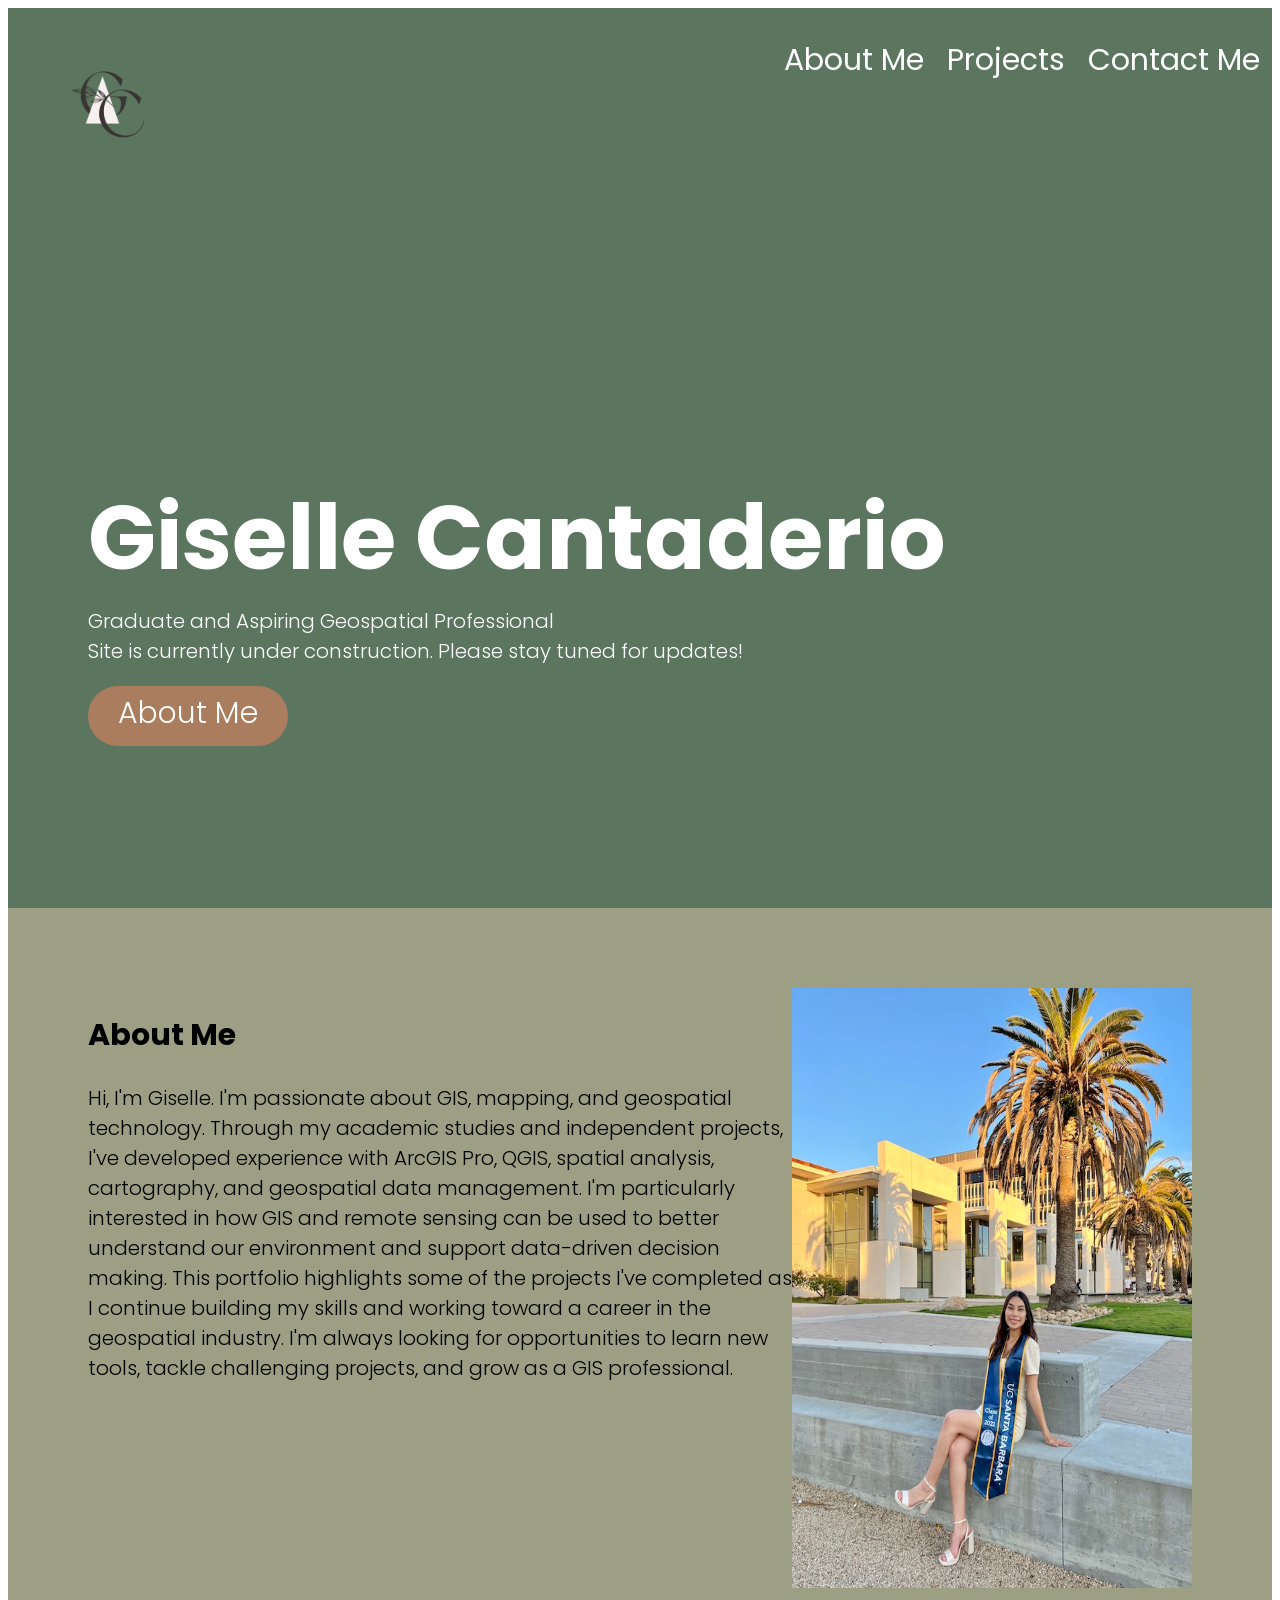
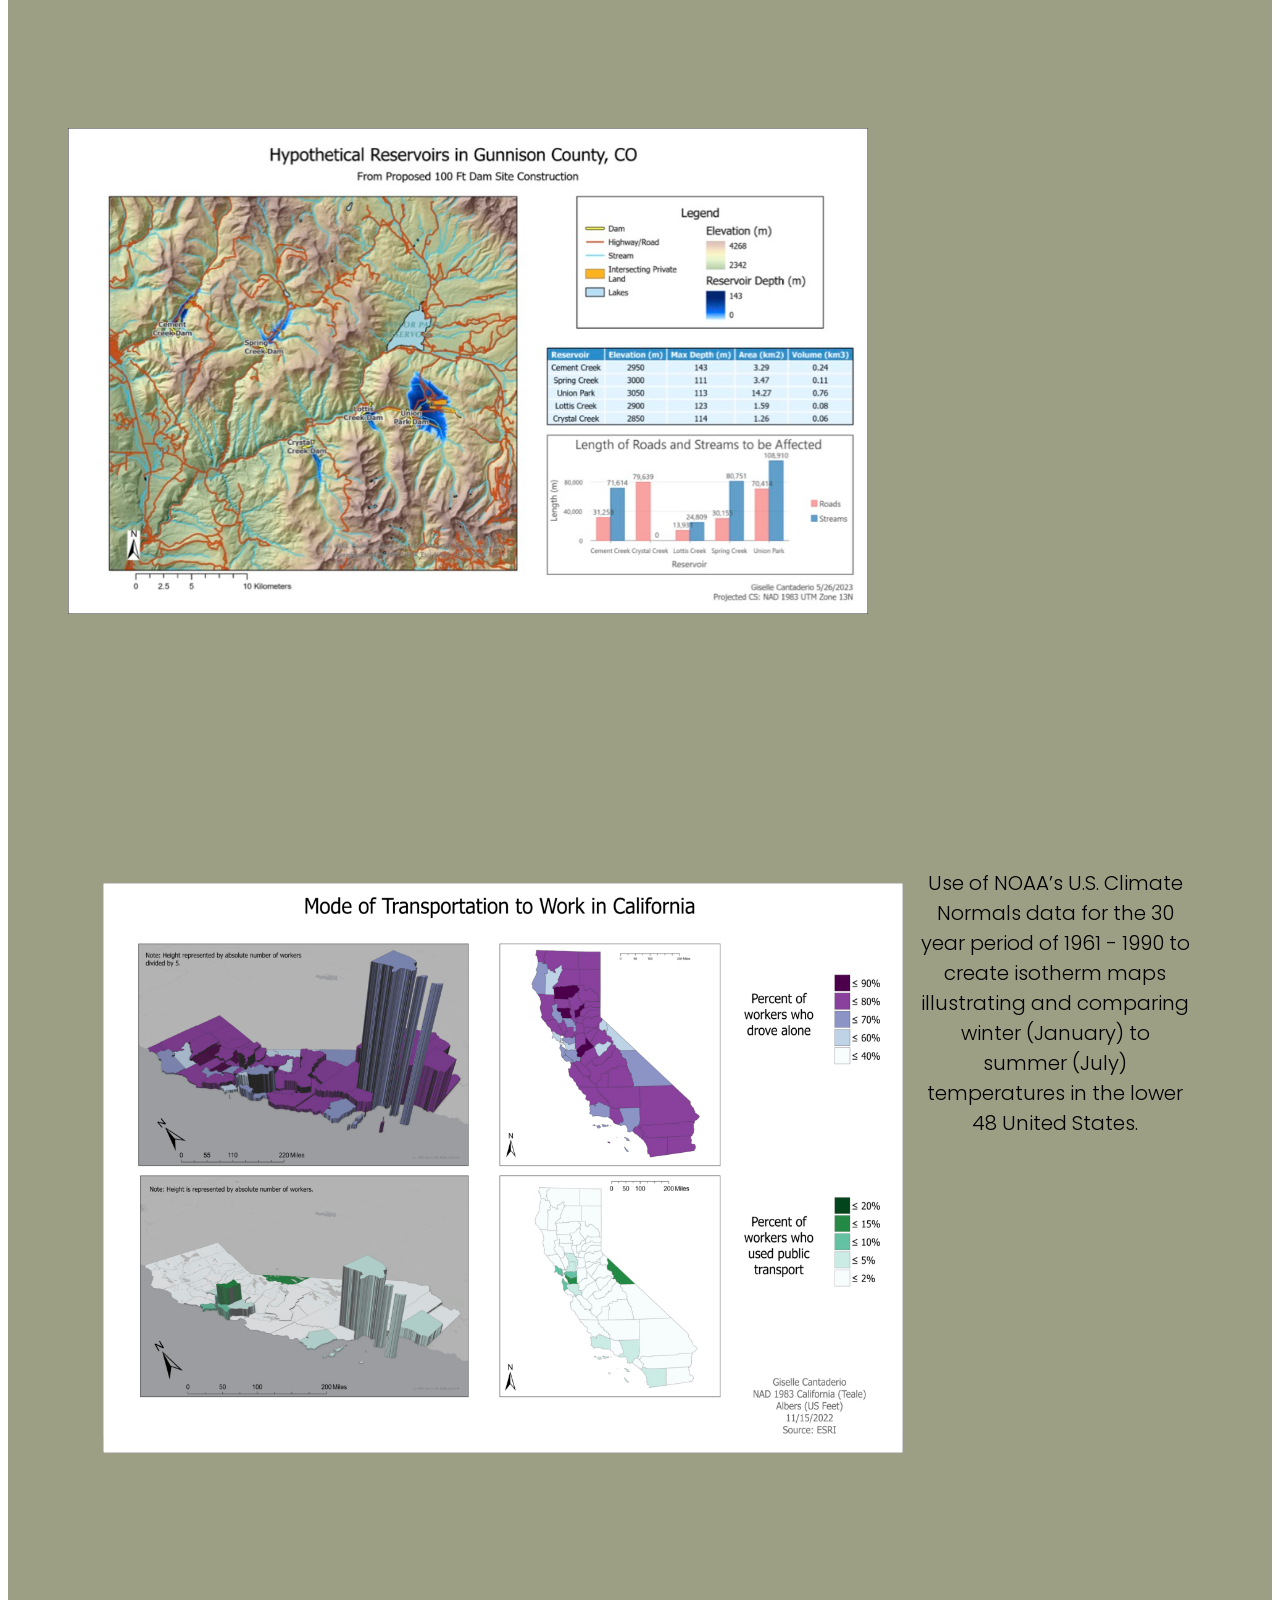
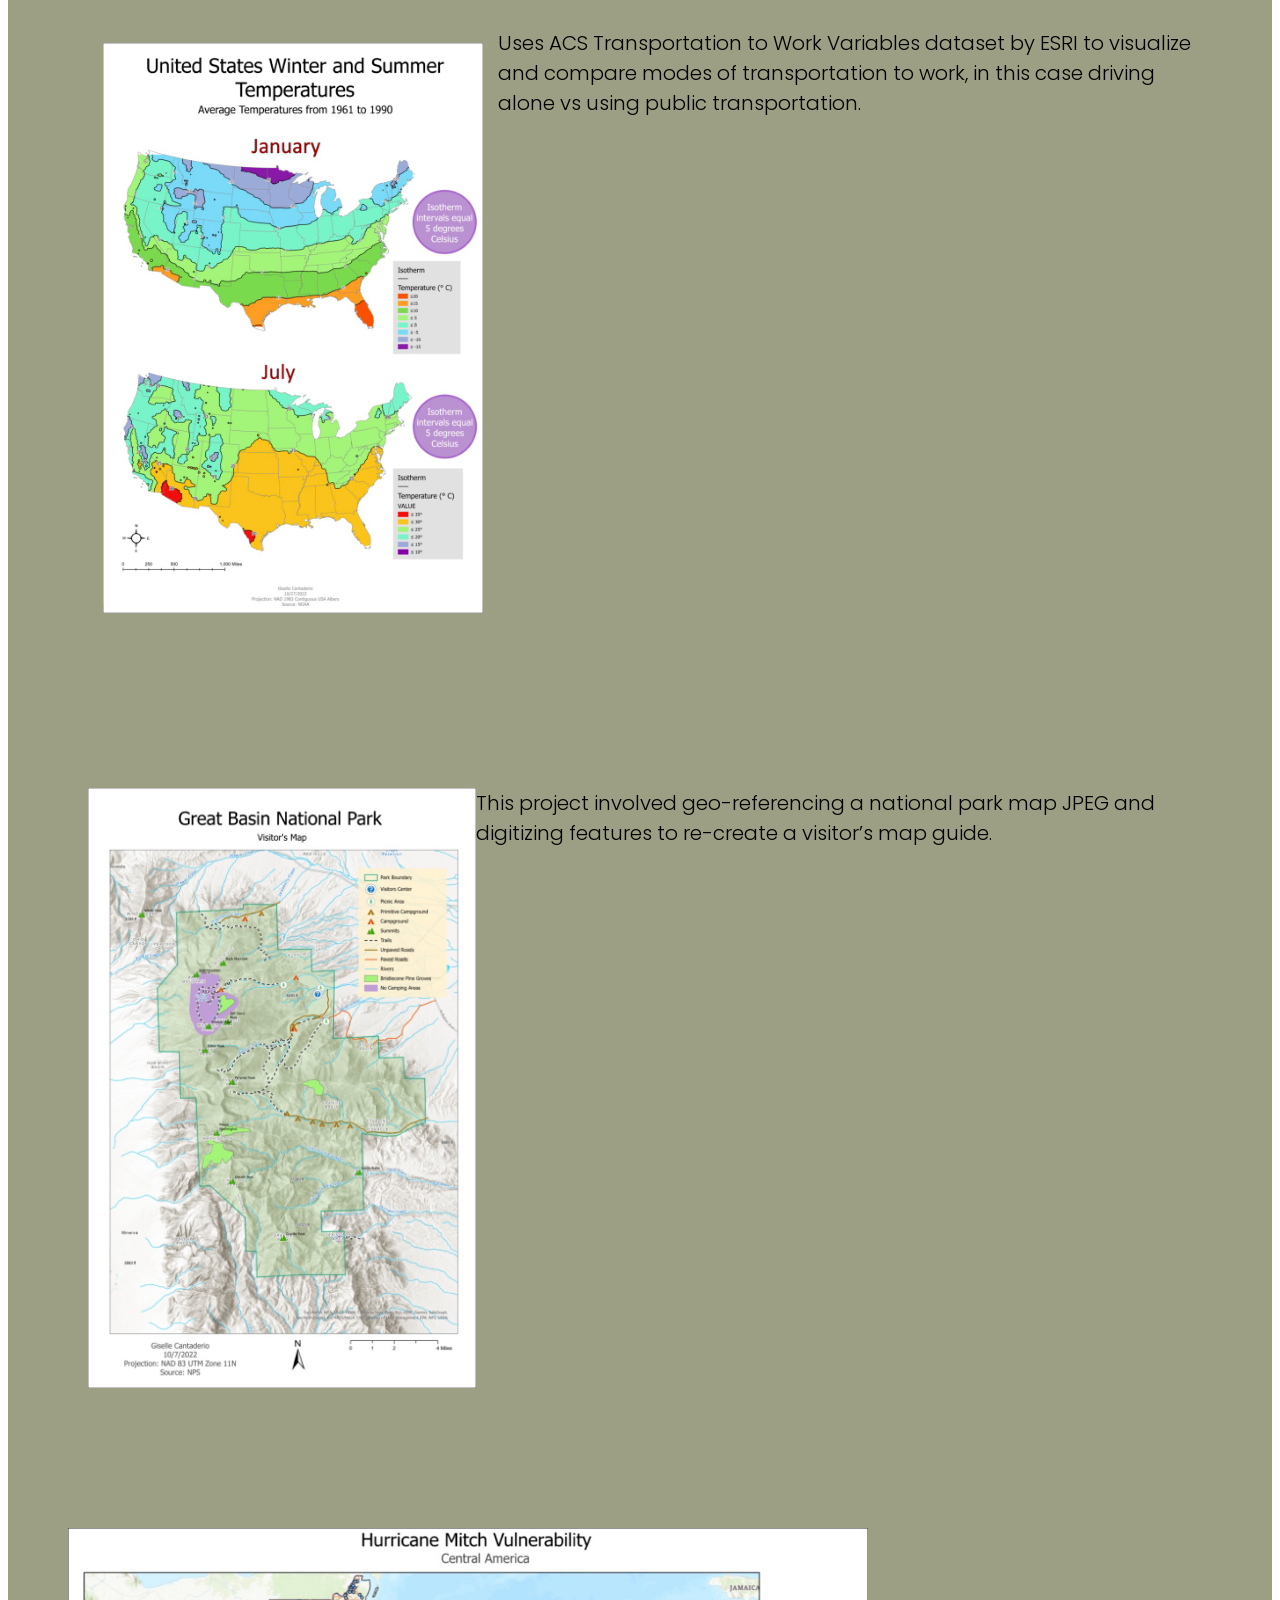
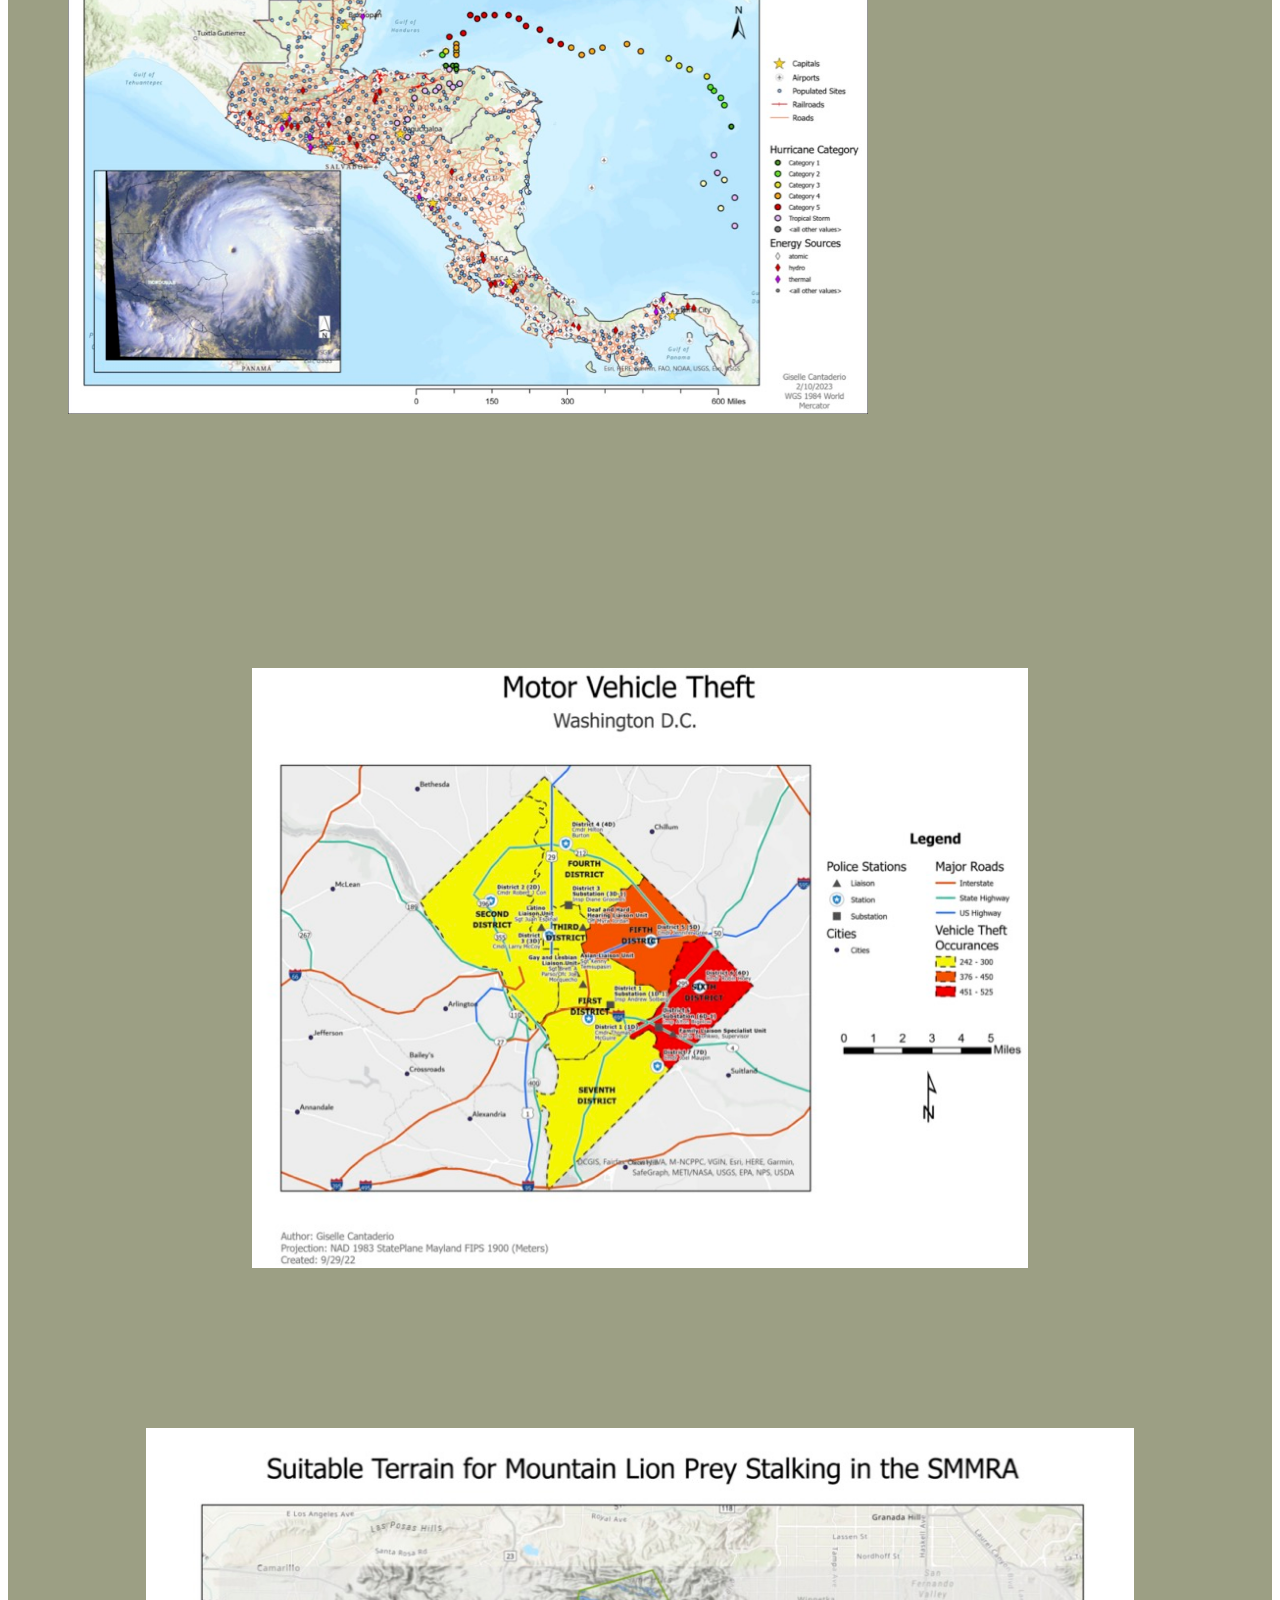
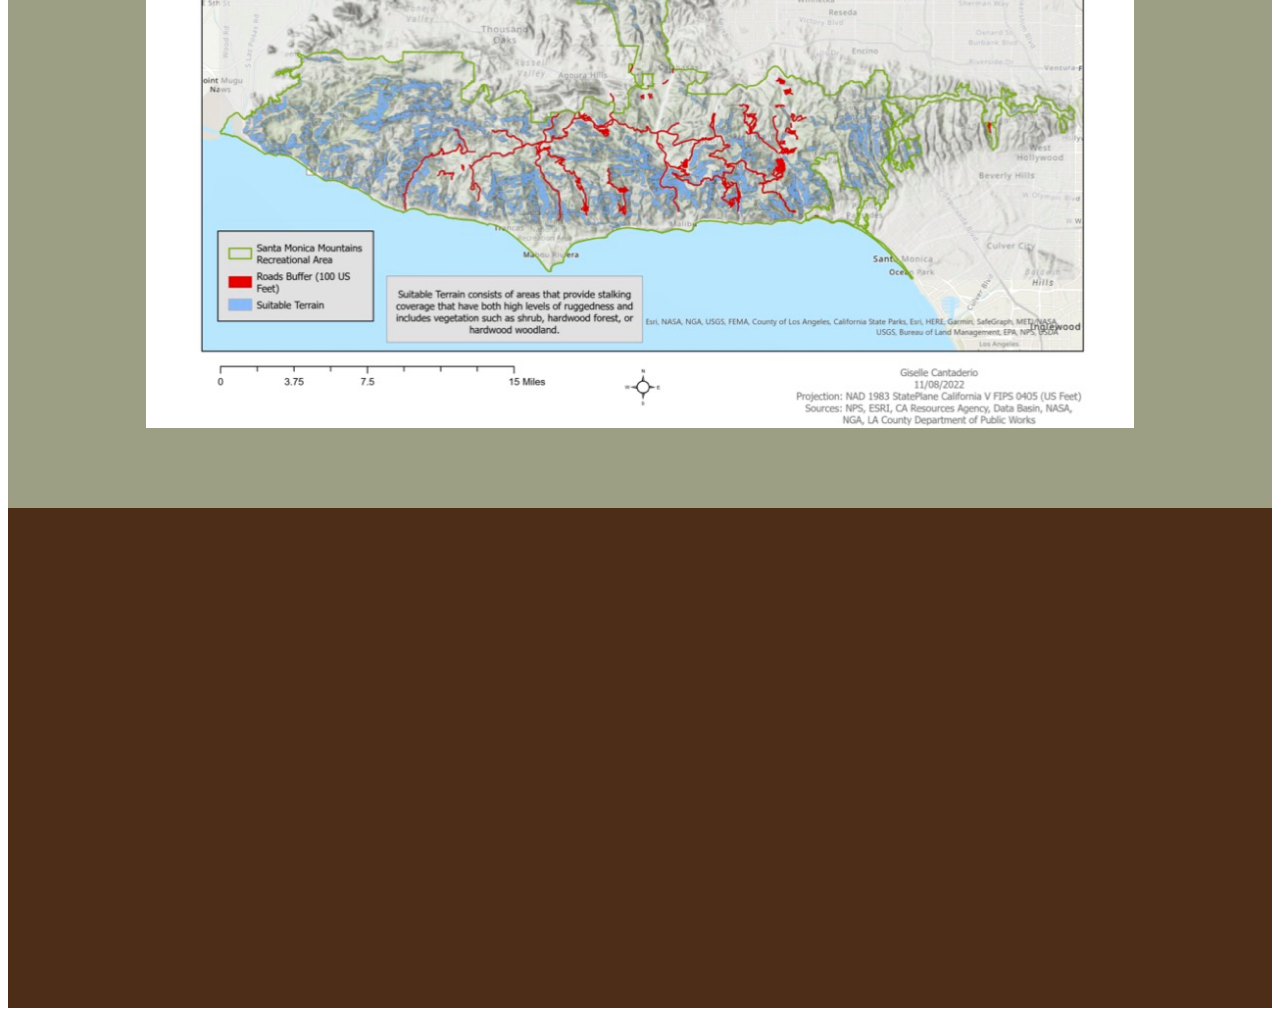
==== index.html @ 22fd9bc4 "Update index.html changed some text in the about me section" ====
<!DOCTYPE html>

<html>

<head>

<link rel="stylesheet" type="text/css" href="src/styles.css" />

<link rel="preconnect" href="https://fonts.googleapis.com">
<link rel="preconnect" href="https://fonts.gstatic.com" crossorigin>
<link href="https://fonts.googleapis.com/css2?family=Poppins:wght@300;400;600;700;800&display=swap" rel="stylesheet">


<title>Portfolio</title>

<meta charset="UTF-8" />
</head>

<body>

    <section class="hero">
	<nav>
	    <img class="logo" src="src/images/Gleaf.png" alt="Giselle Cantaderio's logo"/>
	    <ul>
	       <li>About Me</li>
	       <li>Projects</li>
	       <li>Contact Me</li>
	    </ul>
	</nav>
        <div class="hero-area">
	   <div class="hero-text">
             <h1>Giselle Cantaderio</h1>
	     <p>Graduate and Aspiring Geospatial Professional</p>
	     <p>Site is currently under construction. Please stay tuned for updates!
	     <div class="button">About Me</div> 
	   </div>
        </div>

    </section>

    <section class="sub-section">
	<div class="information">
	   <h2>About Me</h2>
	   <p class="about">Hi, I'm Giselle. I'm passionate about GIS, mapping, and geospatial technology. Through my academic studies and independent projects, I've developed experience with ArcGIS Pro, QGIS, spatial analysis, cartography, and geospatial data management.

I'm particularly interested in how GIS and remote sensing can be used to better understand our environment and support data-driven decision making. This portfolio highlights some of the projects I've completed as I continue building my skills and working toward a career in the geospatial industry.

I'm always looking for opportunities to learn new tools, tackle challenging projects, and grow as a GIS professional.
</p>
        </div>
        <img class="headshot" src="src/images/gradphoto.jpg" alt="Giselle's headshot"/>
    </section>

    <section class="sub-section-alternative">
	<img class="project-four" src="src/images/reservoir.jpg" alt="Reservoir's resulting from dam construction."/>
    </section>

    <section class="sub-section">
	<img class="project-one" src="src/images/transport.jpg" alt="CA transport map"/>
        <p class="project-one-text">Use of NOAA’s U.S. Climate Normals data for the 30 year period of 1961 - 1990  to create isotherm maps illustrating and comparing winter (January) to summer (July) temperatures in the lower 48 United States.</p>
    </section>

    <section class="sub-section">
	<img class="project-two" src="src/images/temperature.jpg" alt="US temperatures"/>
	<p>Uses ACS Transportation to Work Variables dataset by ESRI to visualize and compare modes of transportation to work, in this case driving alone vs using public transportation.</p>
    </section>

    <section class="sub-section">
	<img class="project-three" src="src/images/npsmap.jpg" alt="Great Basin Map"/>
	<p>This project involved geo-referencing a national park map JPEG and digitizing features to re-create a visitor’s map guide.</p>
    </section>

    <section class="sub-section-alternative">
	<img class="project-five" src="src/images/hurricanemitch.jpg" alt="Assessment Map for Hurricane Mitch"/>
    </section>

    <section class="sub-section">
	<img class"project-six" src="src/images/vehicletheft.jpg" alt="Motor Vehicle Theft Map"/>
    </section>

    <section class="sub-section">
	<img class"project-seven" src="src/images/mountainlions.jpg" alt="Suitable Terrain Map for Mountain Lions"/>
    </section>



    <footer></footer>



  <script src"src/app.js"></script>

</body>
</html>
---- src/styles.css ----
body {
     font-family: 'Poppins', sans-serif;
}


section {
     height: 600px;
     background-color: #9C9F84;
}


.hero {
     background-color: #5C755E; 
     height: 100vh;
     color: white;
     font-size: 40px;
}

footer {
     height: 500px;
     background-color: #4D2D18;
}

nav {
     display: flex;
     justify-content: space-between;
}

ul {
     display: flex;
     list-style-type: none; 
     width: 500px;
     justify-content: space-around;
     font-size: 30px;
}

li {
     text-decoration: none; 
}

h1 {
     font-size: 90px;
     margin: 0;
}

h2 {
     font-size: 30px;
}

p {
     margin: 0;
     font-size: 20px;
     font-weight: 300;
}

.hero-area {
     display: flex;
     height: 100%; 
     justify-content: space-between;
     align-items: center;
}

.hero-text {
     margin-left: 80px;
     margin-bottom: 100px;
}

.button {
     width: 200px;
     height: 55px;
     border-radius: 30px;
     background-color: #A97D5D;
     text-align: center;
     font-size: 30px;
     font-weight: 300;
     padding-top: 5px;
     margin-top: 20px;
}

.button:hover {
     background-color: #F79256;
}

.button:active {
     background-color: darkgrey;
}

.logo {
     height: 200px;
     margin: 30 px;
} 

.sub-section {
     display: flex;
     justify-content: space-around;
     padding: 80px;
}

.sub-section-alternative {
     display: flex;
     flex-direction: column;
     text-align: center;
     padding: 60px;
}

.about {
     font-size: 20px;
}

.headshot {
     width: 400px;
}

.project-card {
     width: 300px;
     height: 400px;
     box-shadow: 5px 5px 20px grey;
}

.project-container {
     display: flex;
     justify-content: space-around;
}


.project-one {
     width: 800px;
     padding: 15px;
}

.project-two {
     width: 400px;
     padding: 15px;
}

.project-one-text {
     display: flex;
     text-align: center;
}

.project-three {

}

.project-four {
     width: 800px;
}

.project-five {
     width: 800px;
}

.project-six {
     width: 600px;
}

.project-seven {
     width: 600px;
}
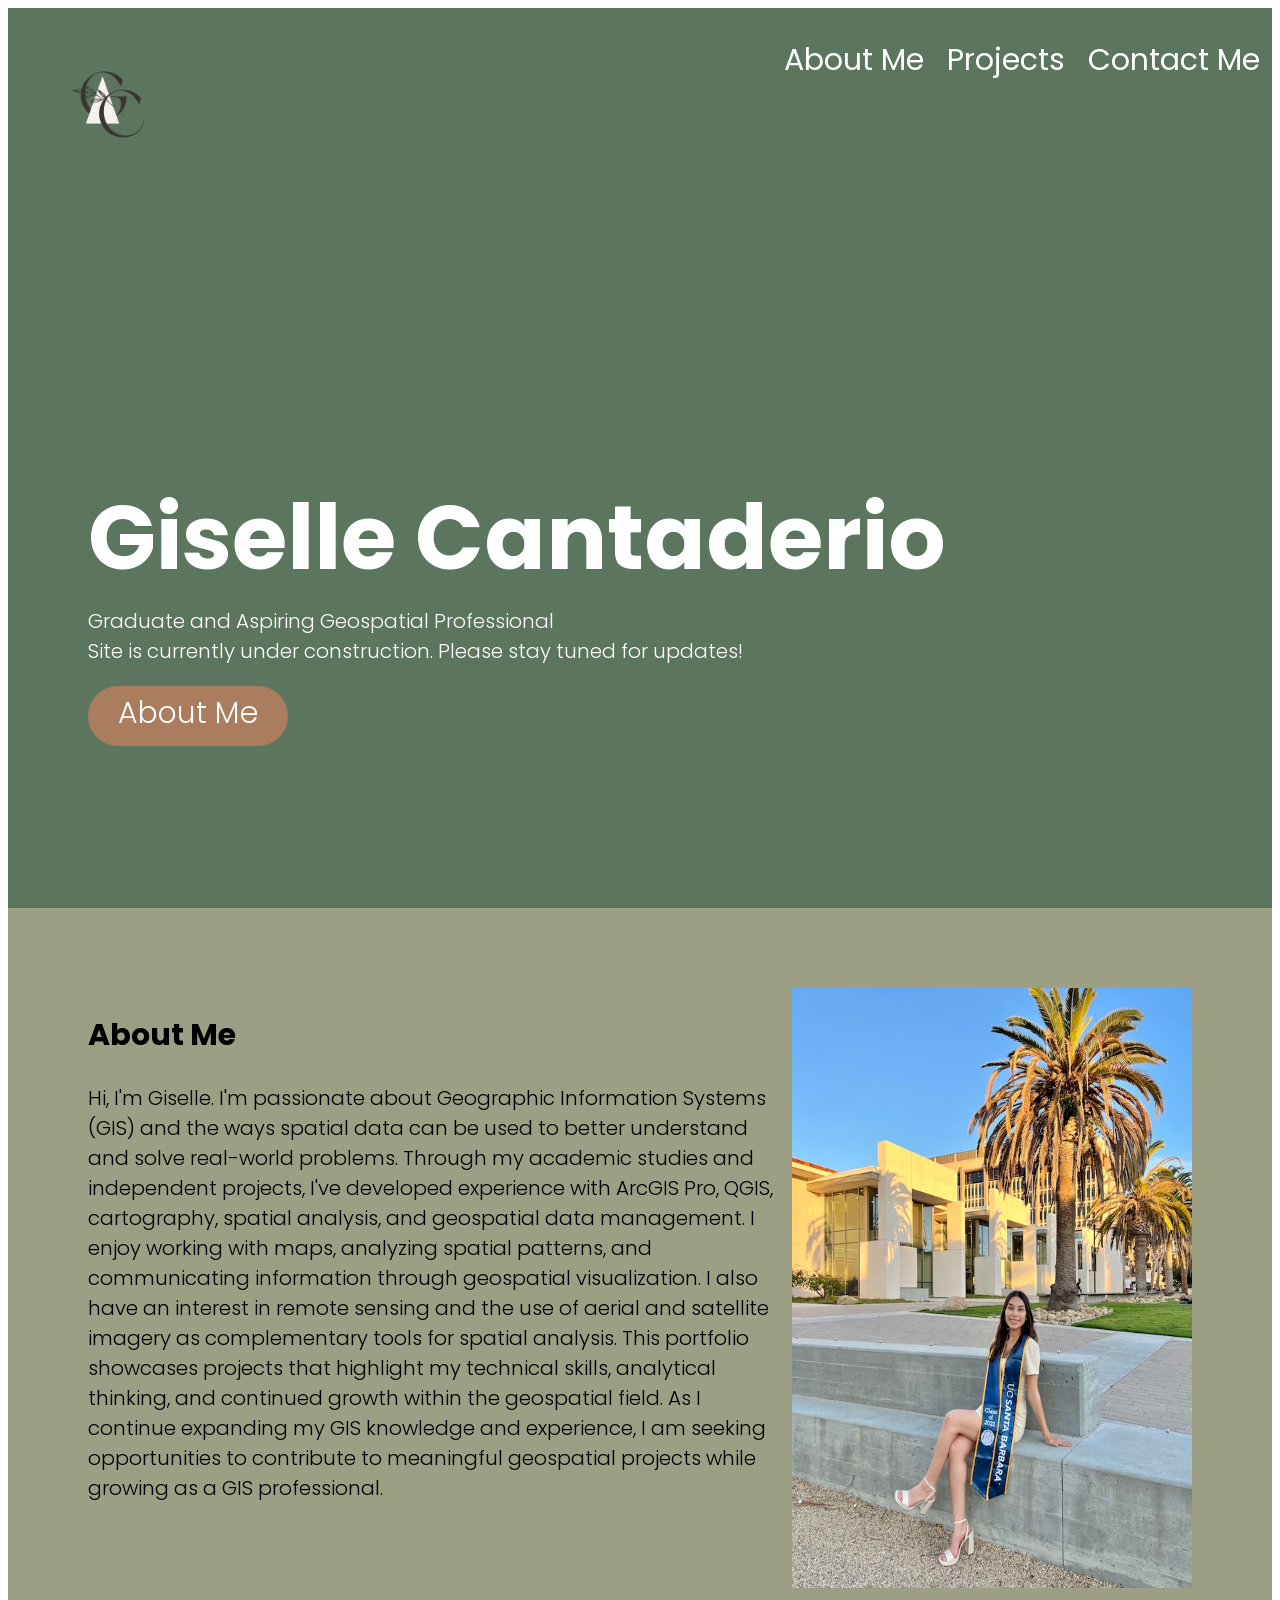
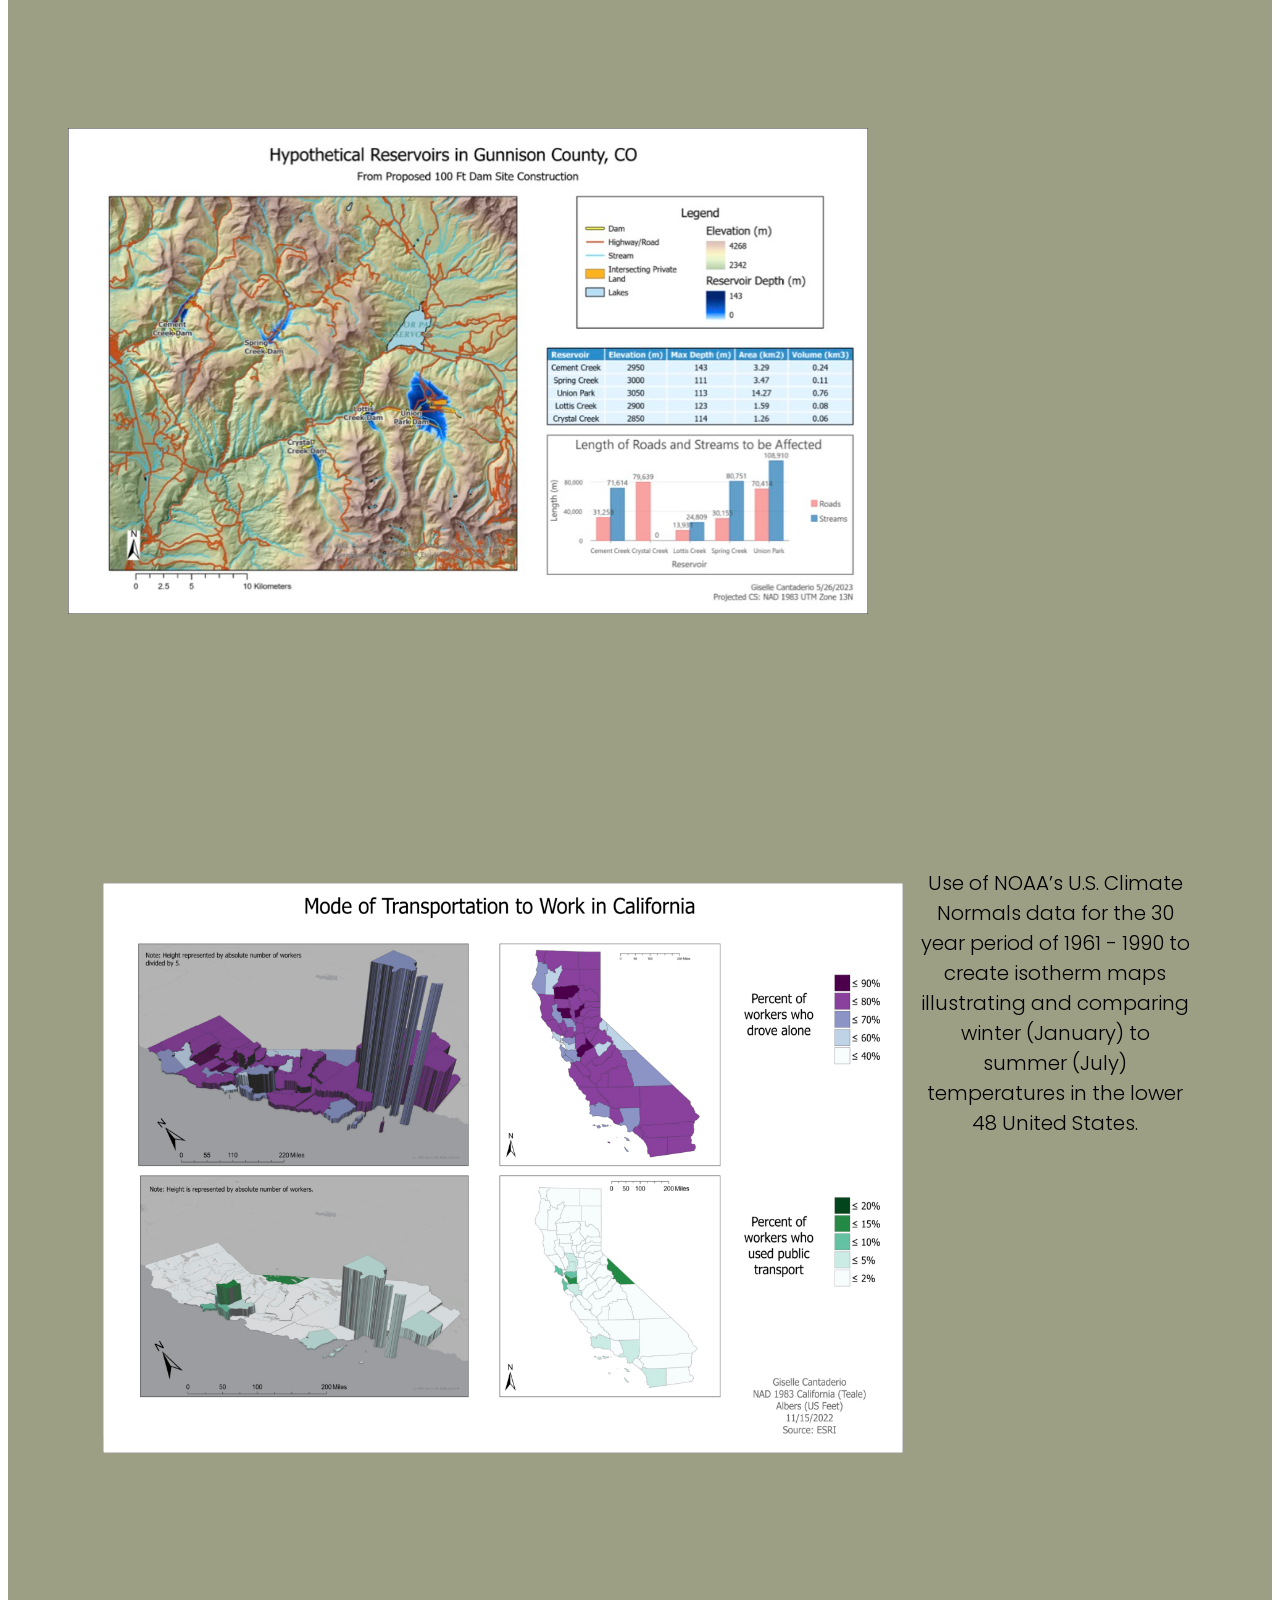
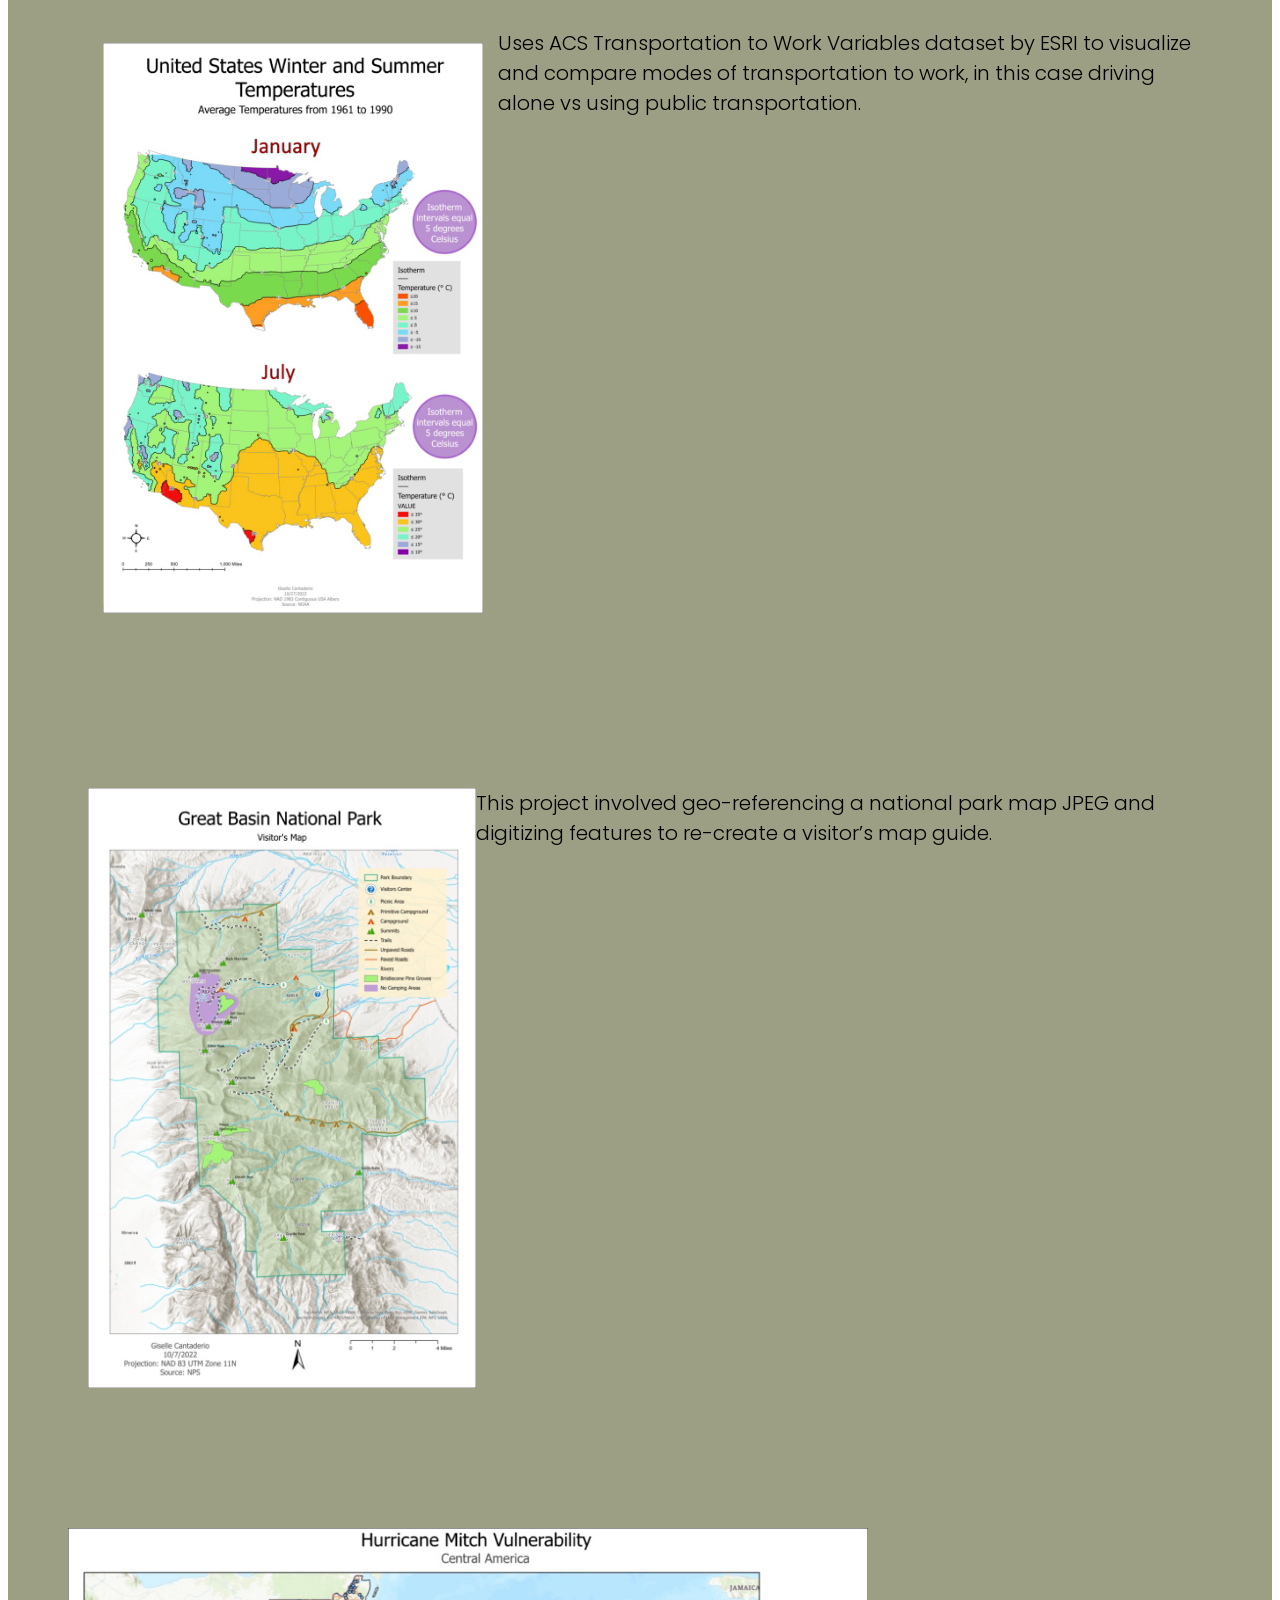
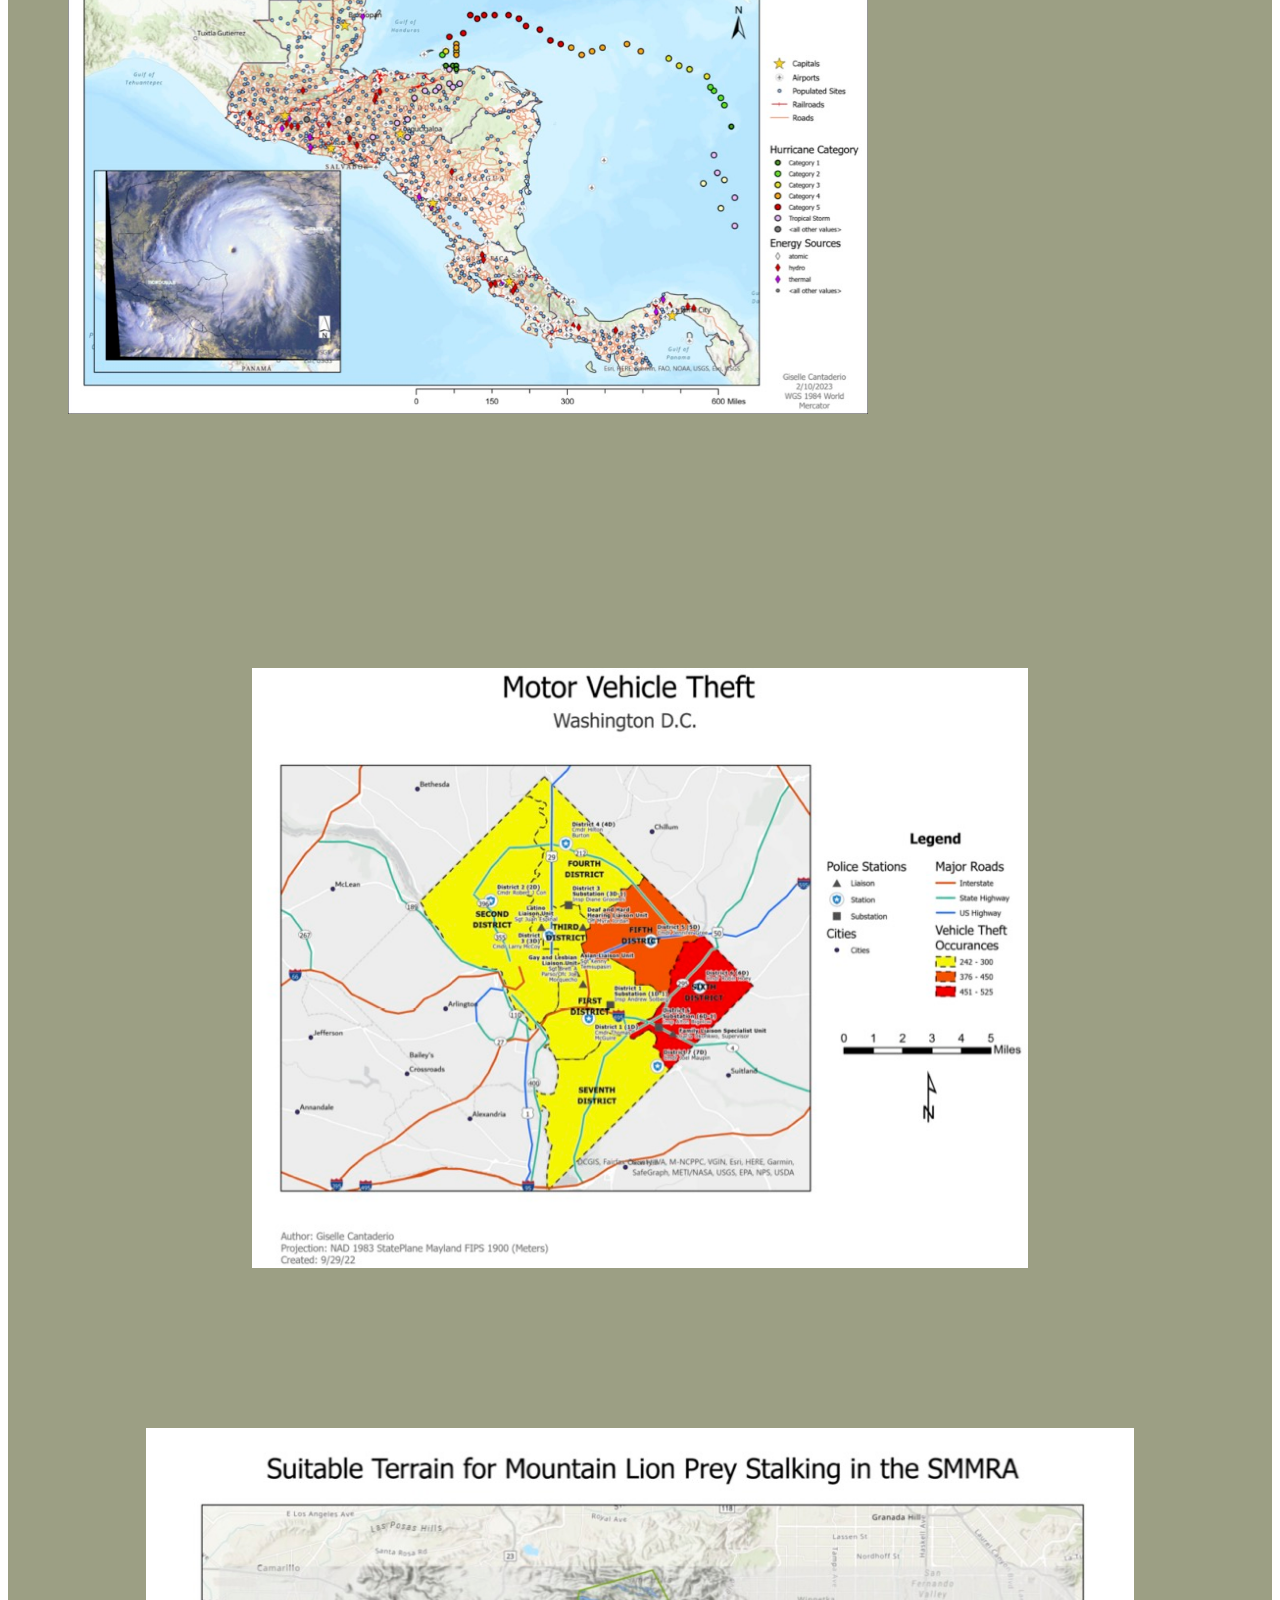
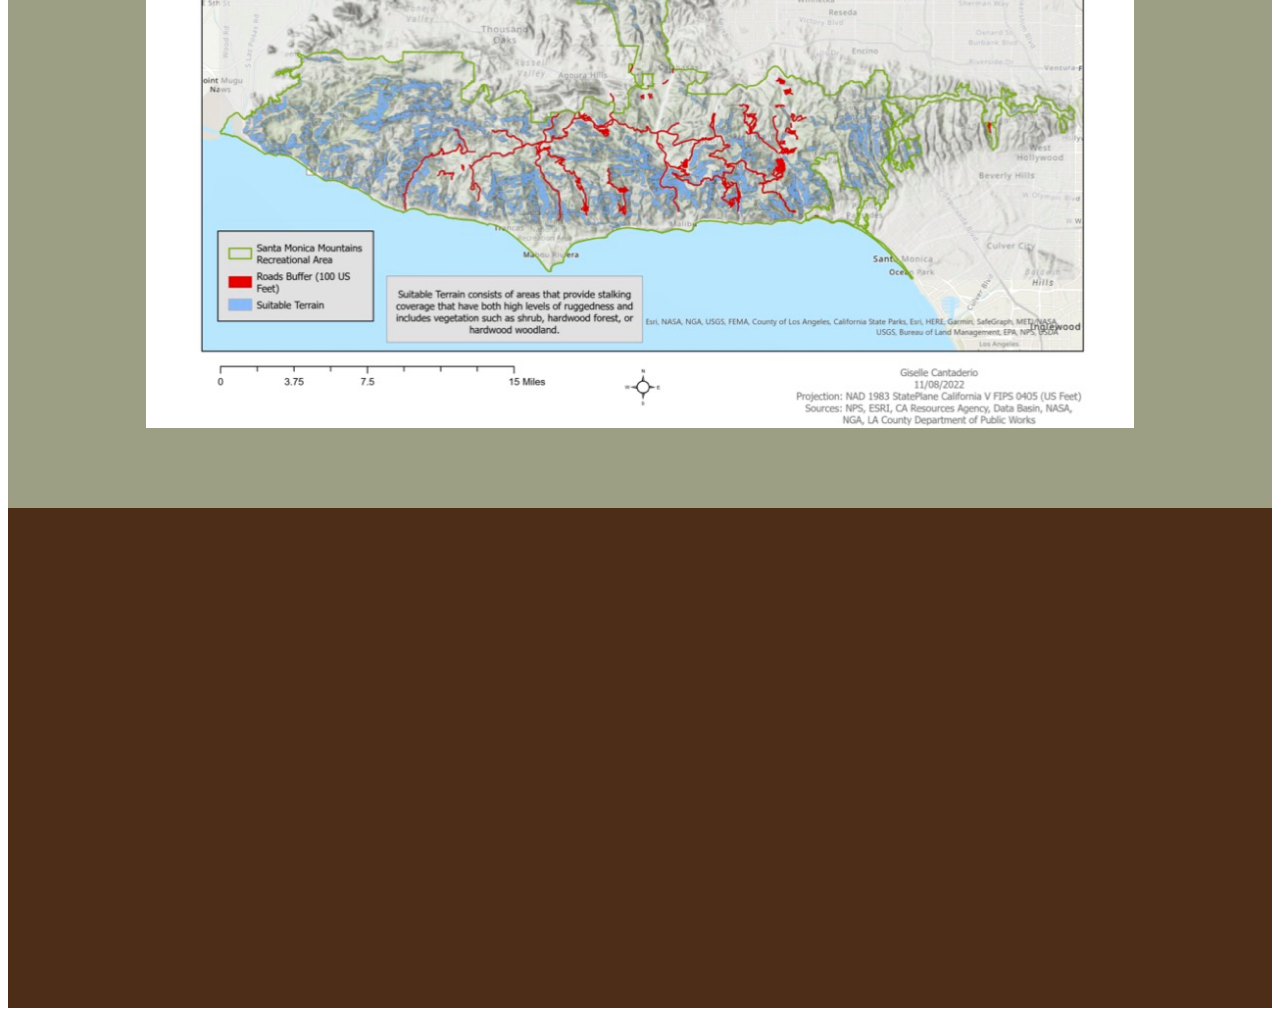
==== commit 5c5282f6: "Update about me section" ====
--- a/index.html
+++ b/index.html
@@ -41,11 +41,12 @@
     <section class="sub-section">
 	<div class="information">
 	   <h2>About Me</h2>
-	   <p class="about">Hi, I'm Giselle. I'm passionate about GIS, mapping, and geospatial technology. Through my academic studies and independent projects, I've developed experience with ArcGIS Pro, QGIS, spatial analysis, cartography, and geospatial data management.
+	   <p class="about">Hi, I'm Giselle. I'm passionate about Geographic Information Systems (GIS) and the ways spatial data can be used to better understand and solve real-world problems. Through my academic studies and independent projects, I've developed experience with ArcGIS Pro, QGIS, cartography, spatial analysis, and geospatial data management.
 
-I'm particularly interested in how GIS and remote sensing can be used to better understand our environment and support data-driven decision making. This portfolio highlights some of the projects I've completed as I continue building my skills and working toward a career in the geospatial industry.
+I enjoy working with maps, analyzing spatial patterns, and communicating information through geospatial visualization. I also have an interest in remote sensing and the use of aerial and satellite imagery as complementary tools for spatial analysis.
 
-I'm always looking for opportunities to learn new tools, tackle challenging projects, and grow as a GIS professional.
+This portfolio showcases projects that highlight my technical skills, analytical thinking, and continued growth within the geospatial field. As I continue expanding my GIS knowledge and experience, I am seeking opportunities to contribute to meaningful geospatial projects while growing as a GIS professional.
+
 </p>
         </div>
         <img class="headshot" src="src/images/gradphoto.jpg" alt="Giselle's headshot"/>
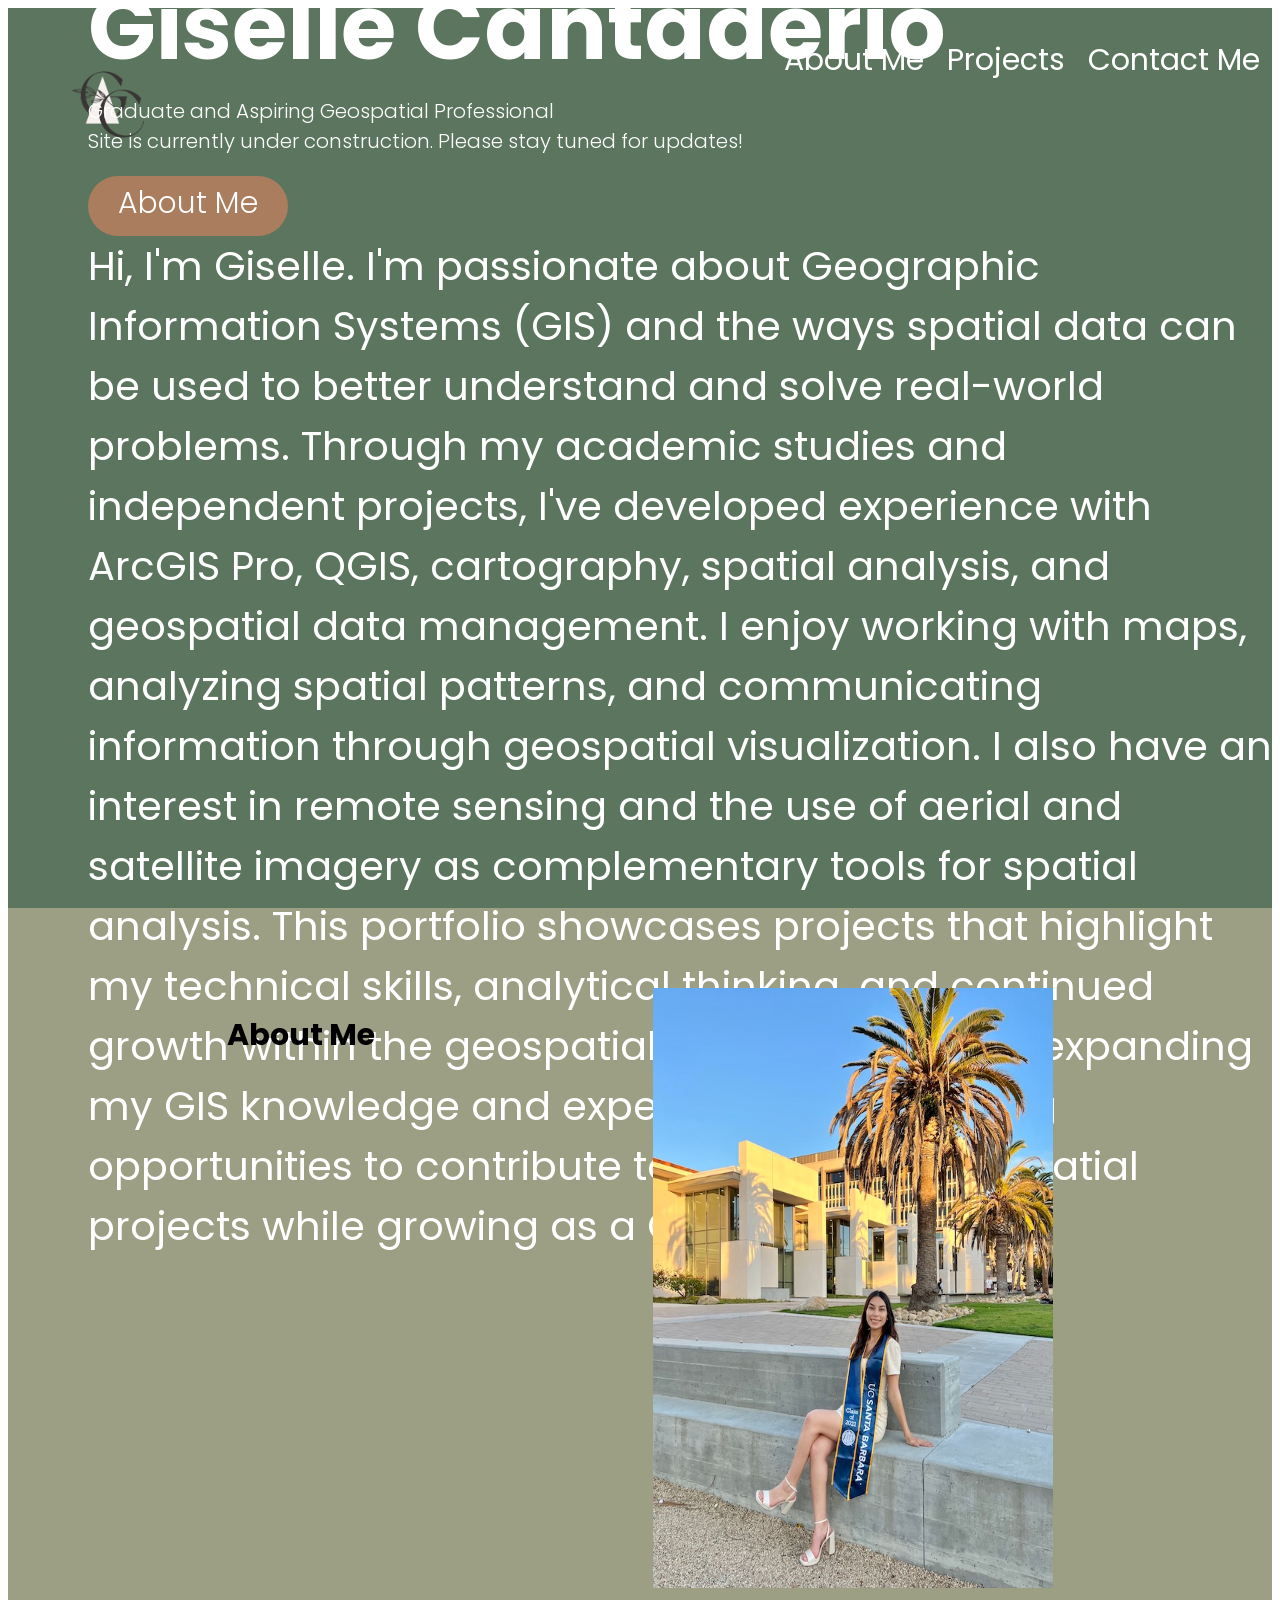
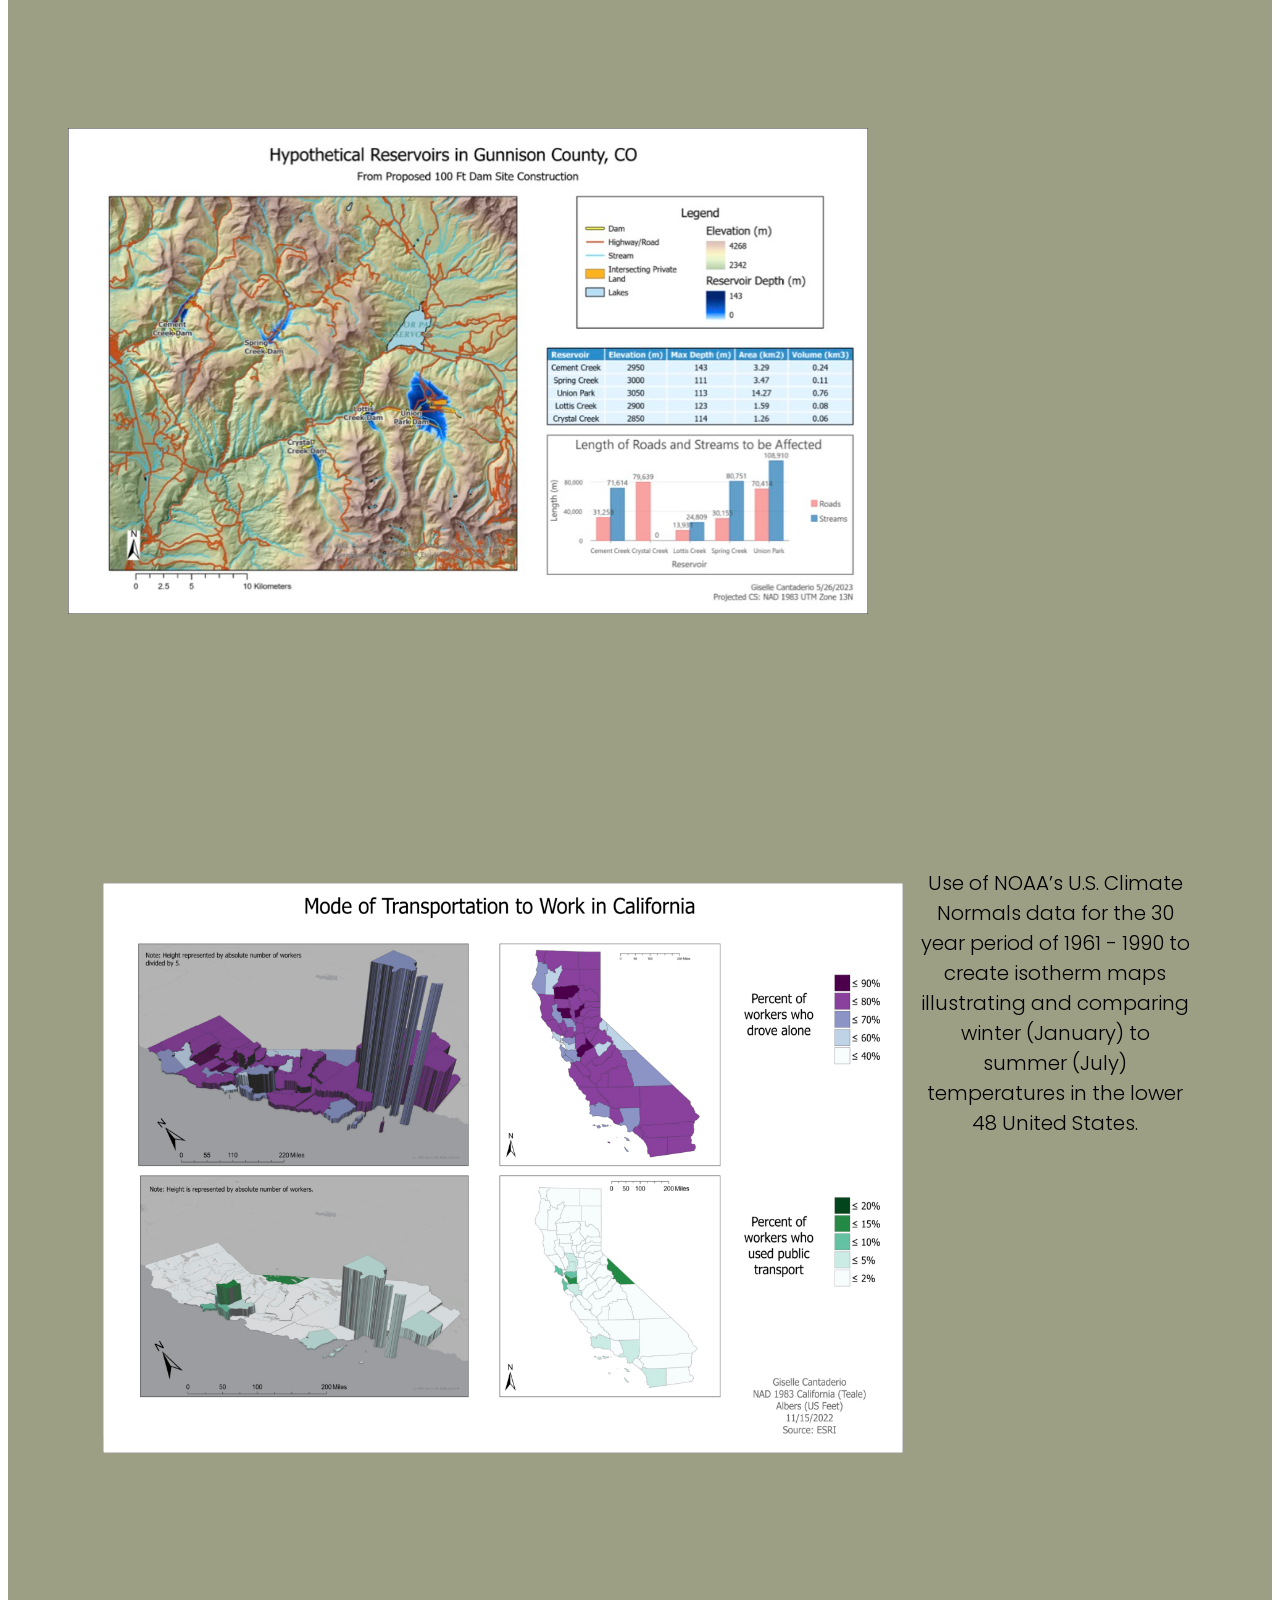
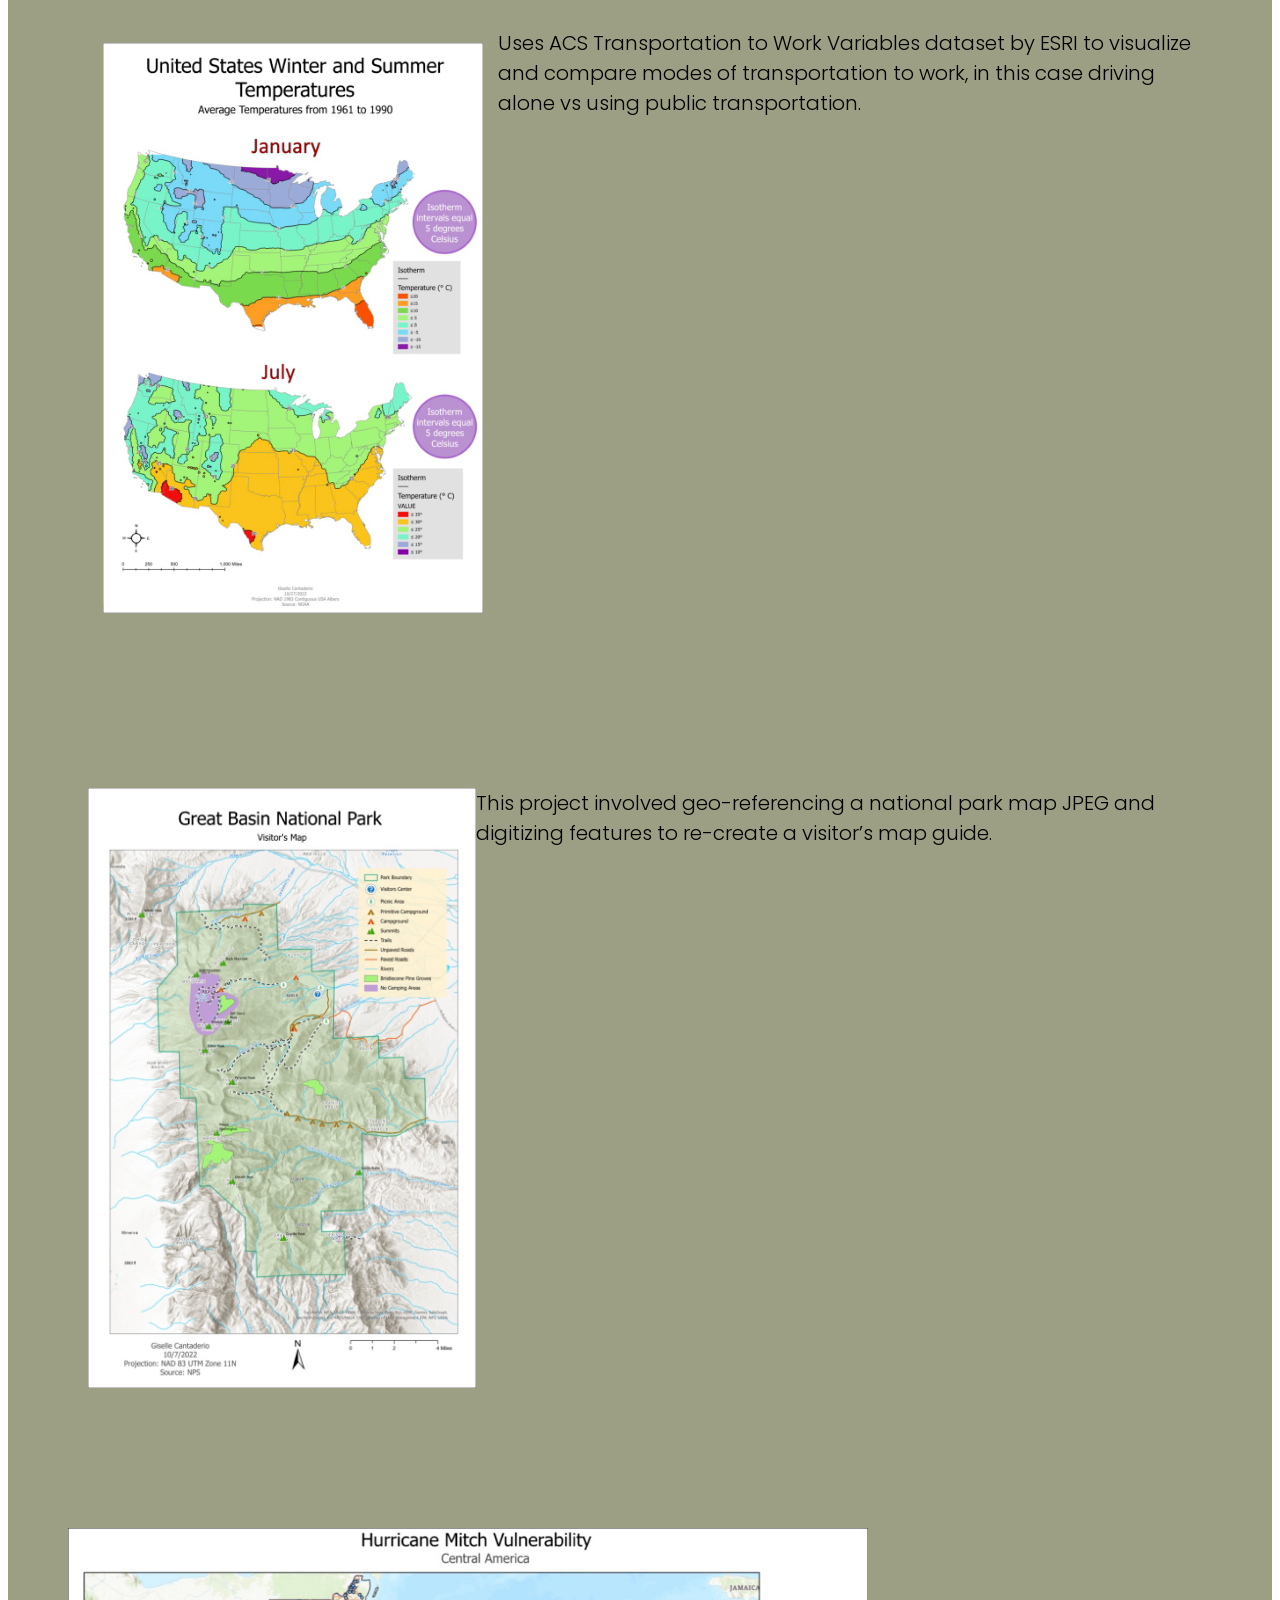
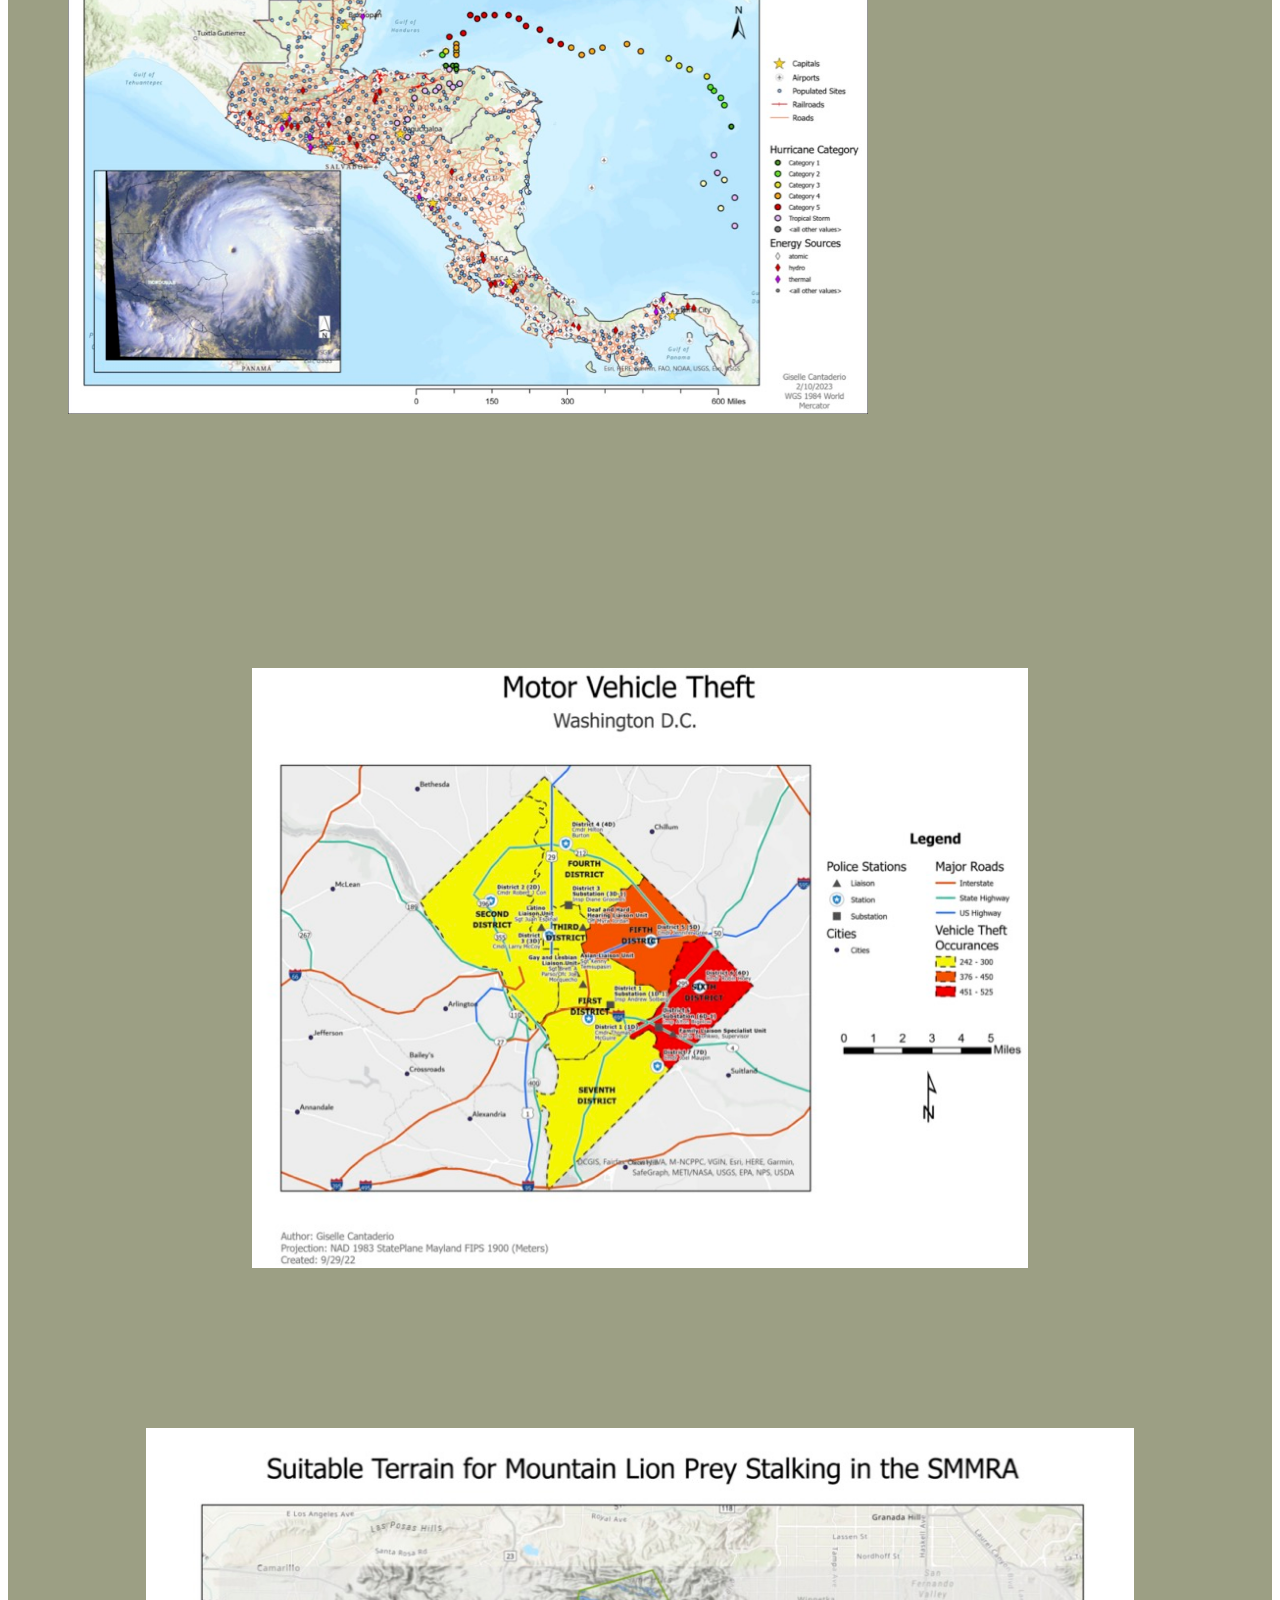
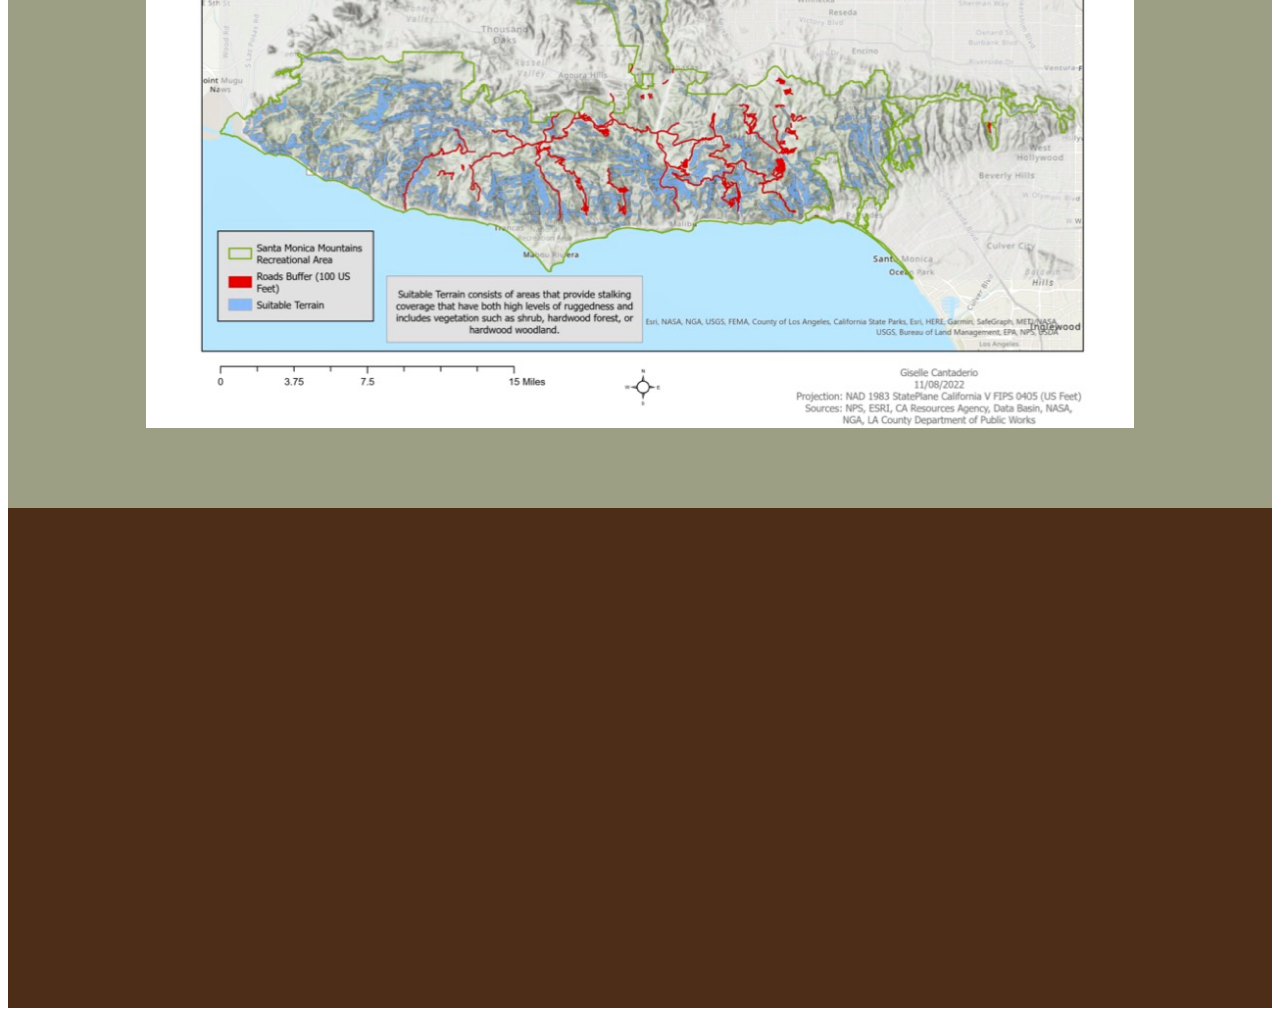
==== commit bc7c8361: "Update index.html" ====
--- a/index.html
+++ b/index.html
@@ -32,7 +32,12 @@
              <h1>Giselle Cantaderio</h1>
 	     <p>Graduate and Aspiring Geospatial Professional</p>
 	     <p>Site is currently under construction. Please stay tuned for updates!
-	     <div class="button">About Me</div> 
+	     <div class="button">About Me</div> Hi, I'm Giselle. I'm passionate about Geographic Information Systems (GIS) and the ways spatial data can be used to better understand and solve real-world problems. Through my academic studies and independent projects, I've developed experience with ArcGIS Pro, QGIS, cartography, spatial analysis, and geospatial data management.
+
+I enjoy working with maps, analyzing spatial patterns, and communicating information through geospatial visualization. I also have an interest in remote sensing and the use of aerial and satellite imagery as complementary tools for spatial analysis.
+
+This portfolio showcases projects that highlight my technical skills, analytical thinking, and continued growth within the geospatial field. As I continue expanding my GIS knowledge and experience, I am seeking opportunities to contribute to meaningful geospatial projects while growing as a GIS professional.
+
 	   </div>
         </div>
 
@@ -41,12 +46,7 @@
     <section class="sub-section">
 	<div class="information">
 	   <h2>About Me</h2>
-	   <p class="about">Hi, I'm Giselle. I'm passionate about Geographic Information Systems (GIS) and the ways spatial data can be used to better understand and solve real-world problems. Through my academic studies and independent projects, I've developed experience with ArcGIS Pro, QGIS, cartography, spatial analysis, and geospatial data management.
-
-I enjoy working with maps, analyzing spatial patterns, and communicating information through geospatial visualization. I also have an interest in remote sensing and the use of aerial and satellite imagery as complementary tools for spatial analysis.
-
-This portfolio showcases projects that highlight my technical skills, analytical thinking, and continued growth within the geospatial field. As I continue expanding my GIS knowledge and experience, I am seeking opportunities to contribute to meaningful geospatial projects while growing as a GIS professional.
-
+	   <p class="about">
 </p>
         </div>
         <img class="headshot" src="src/images/gradphoto.jpg" alt="Giselle's headshot"/>
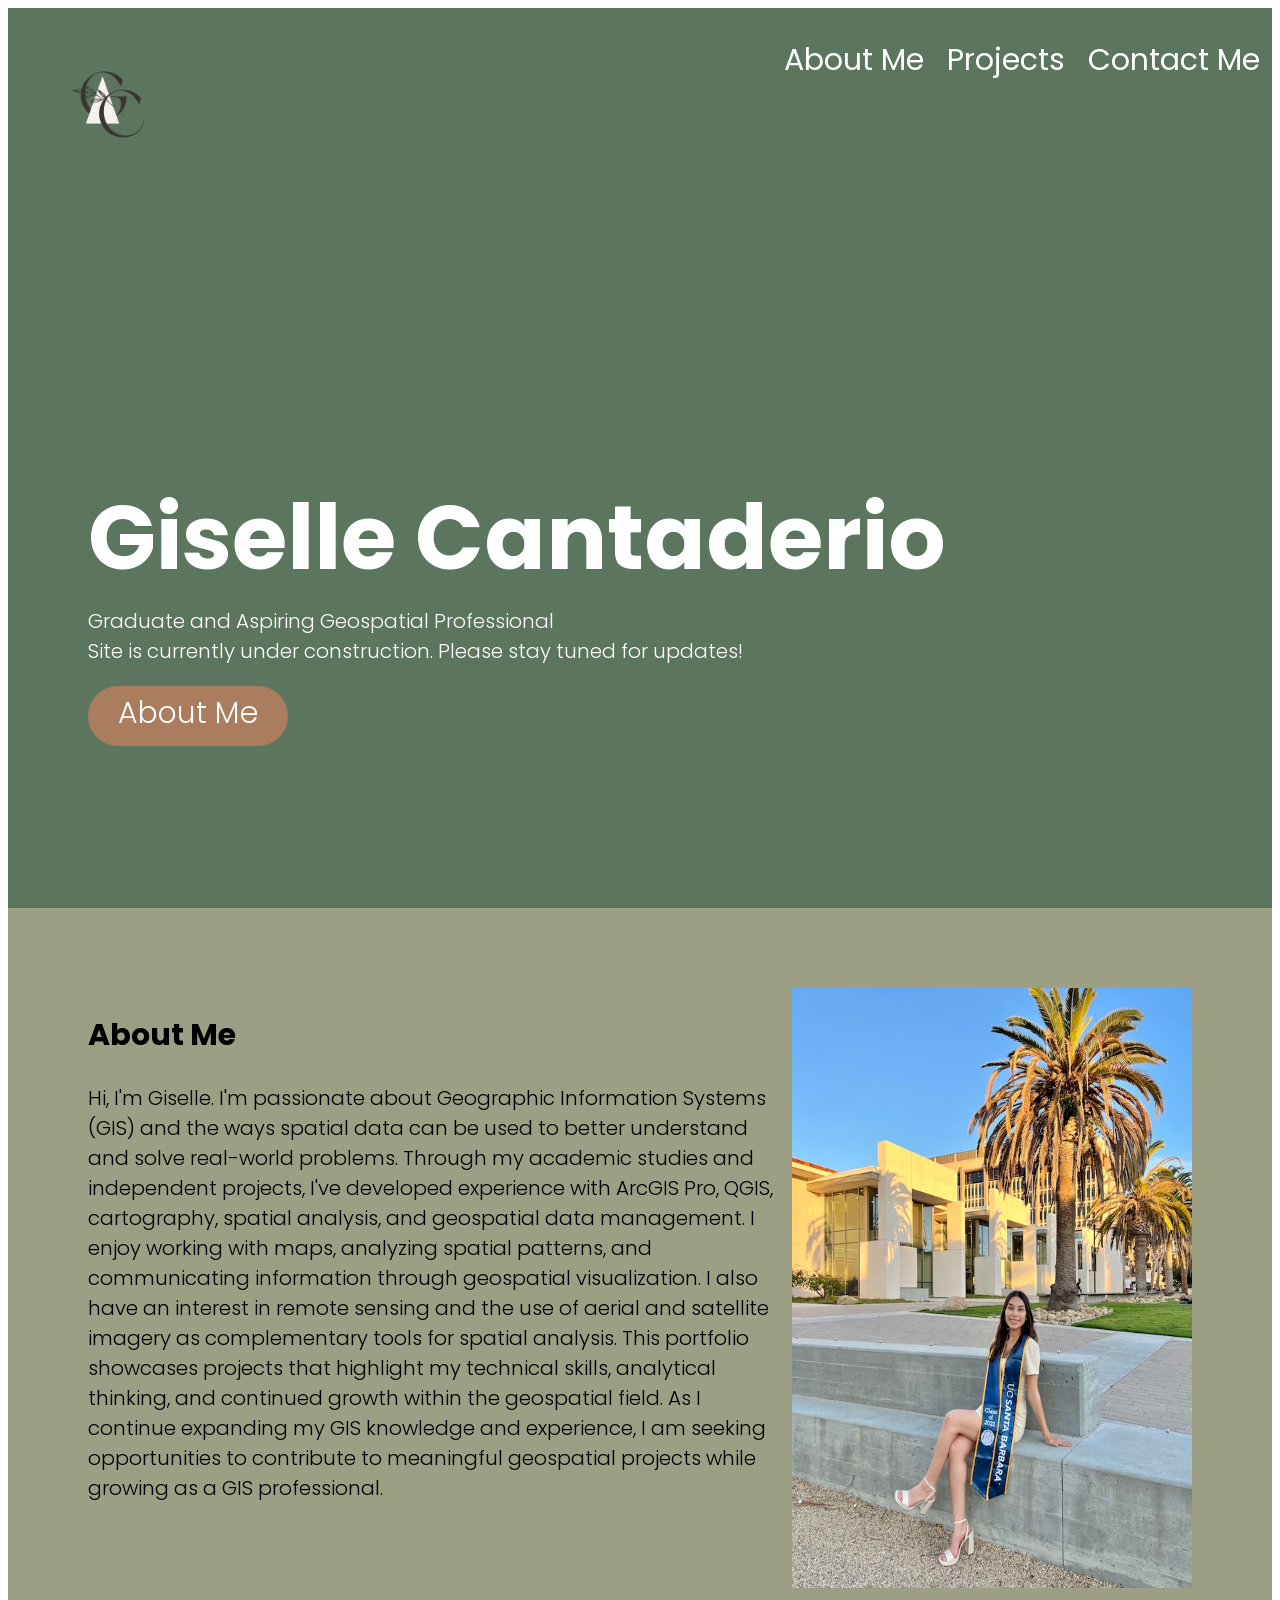
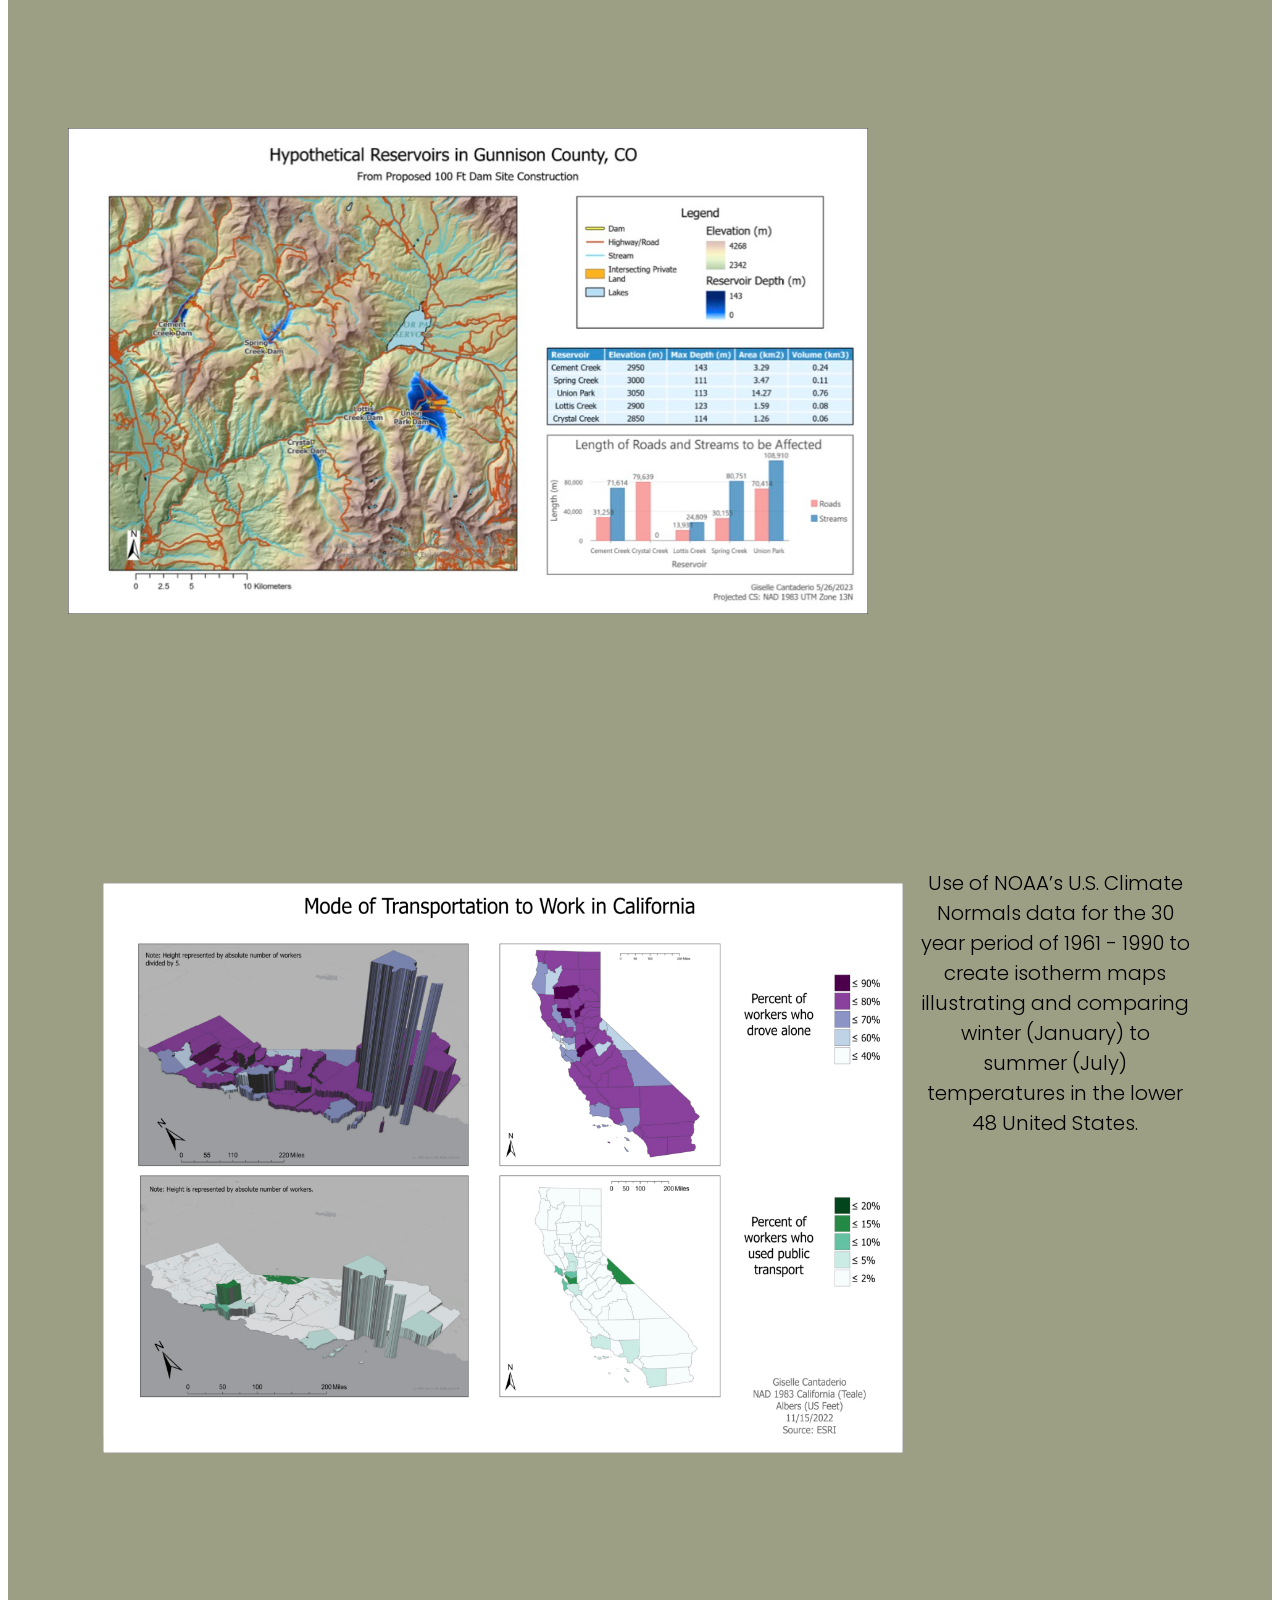
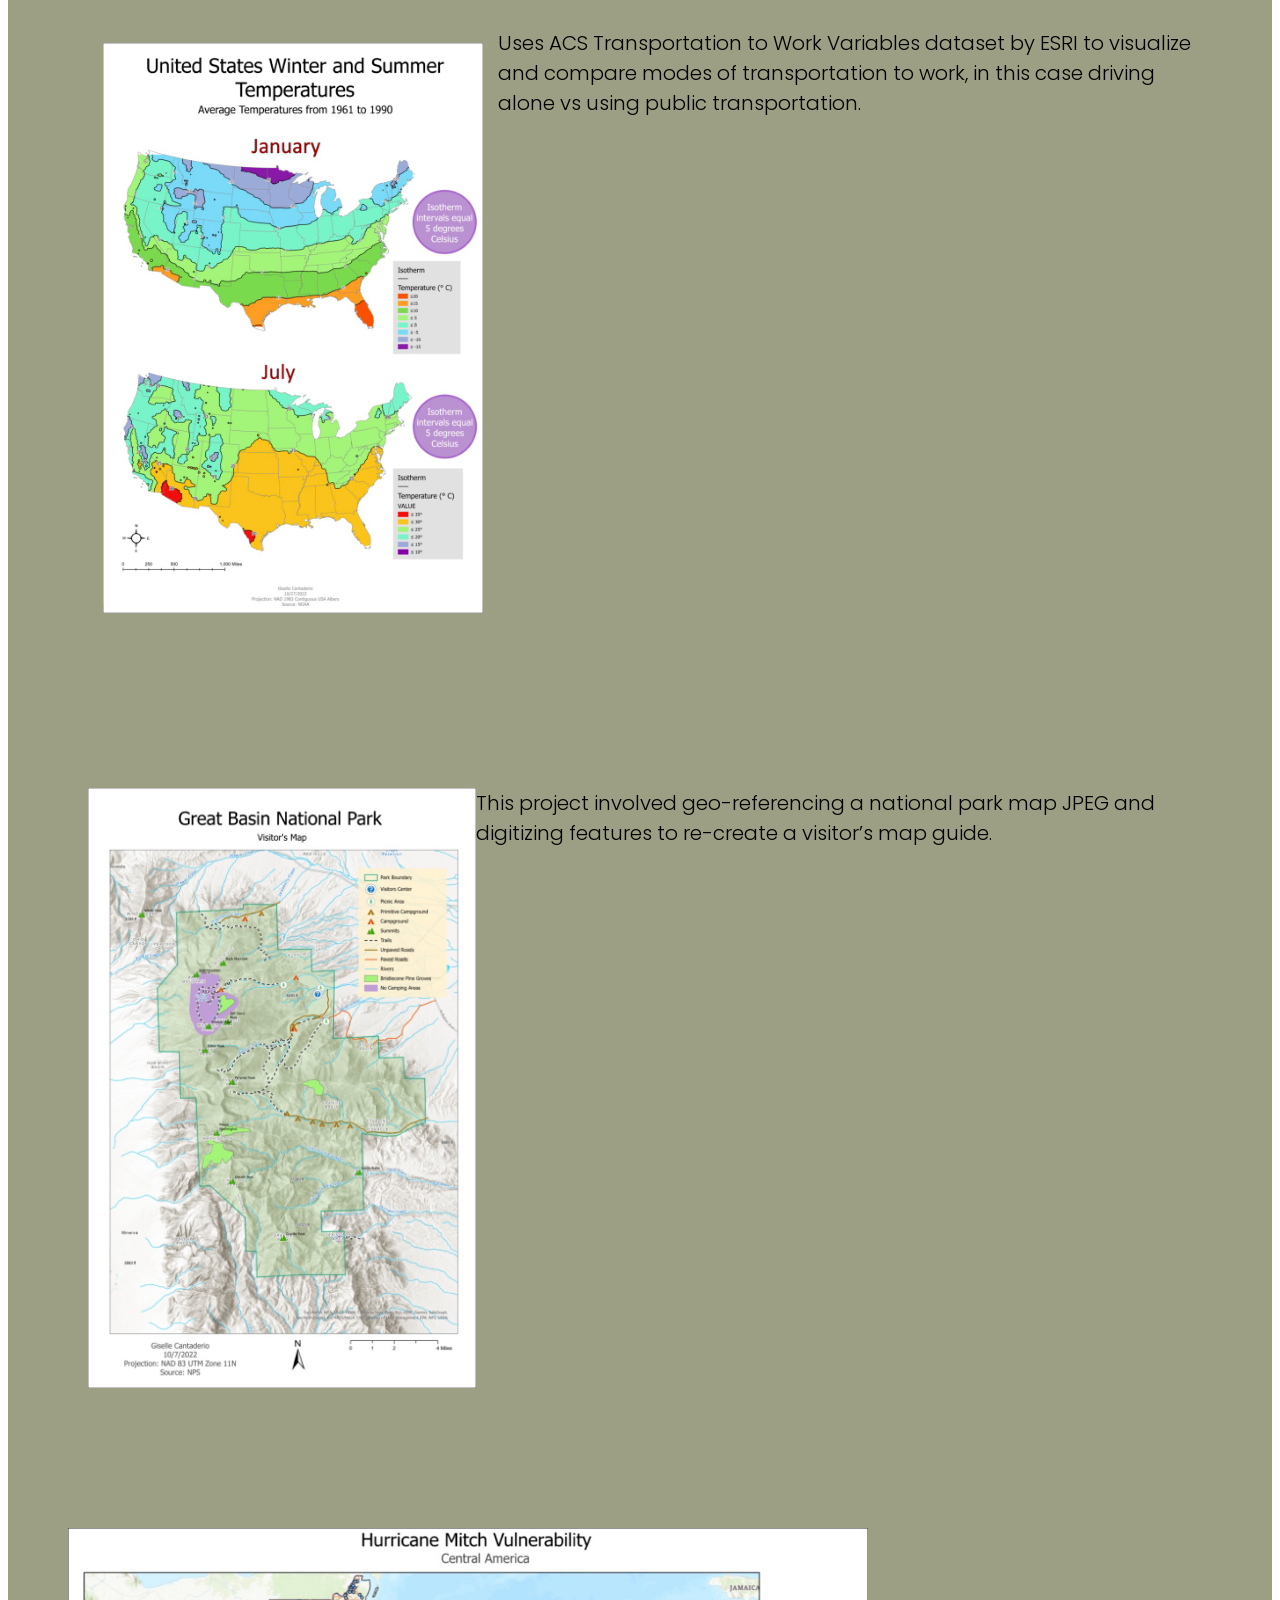
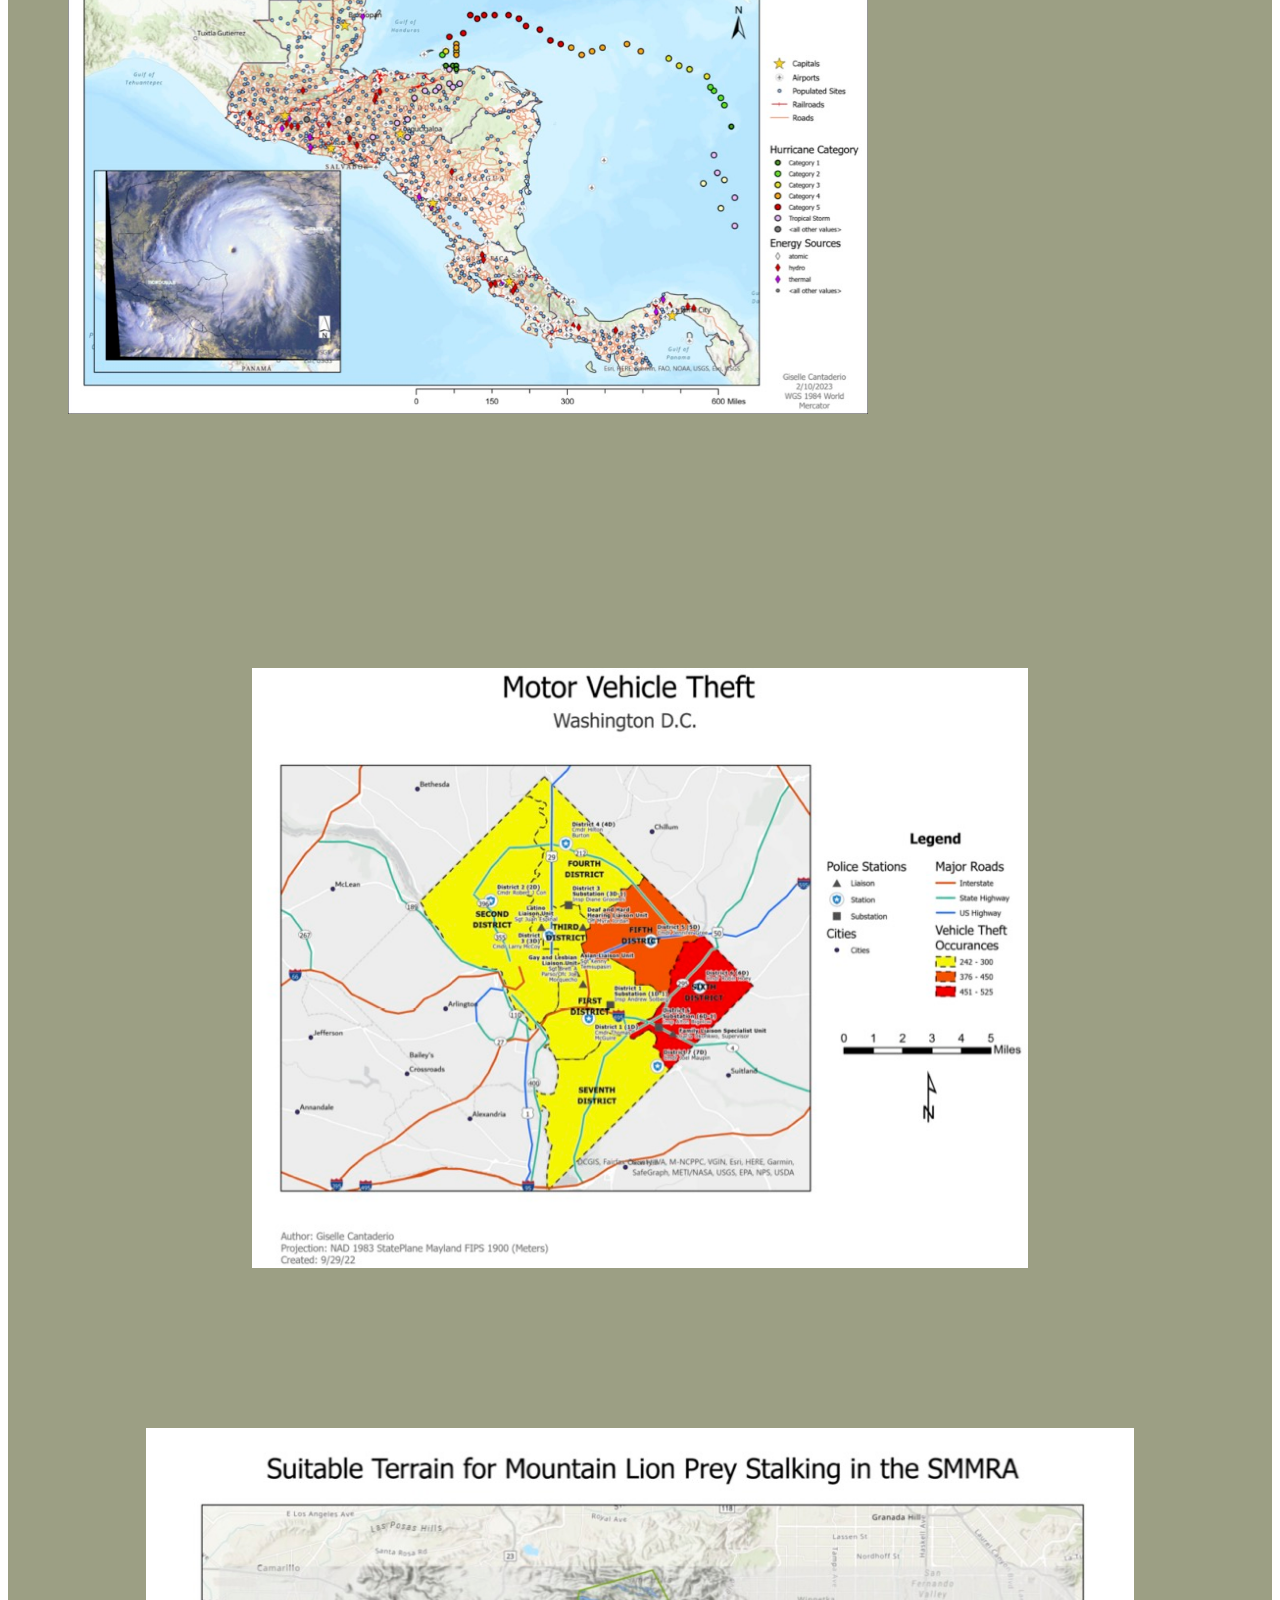
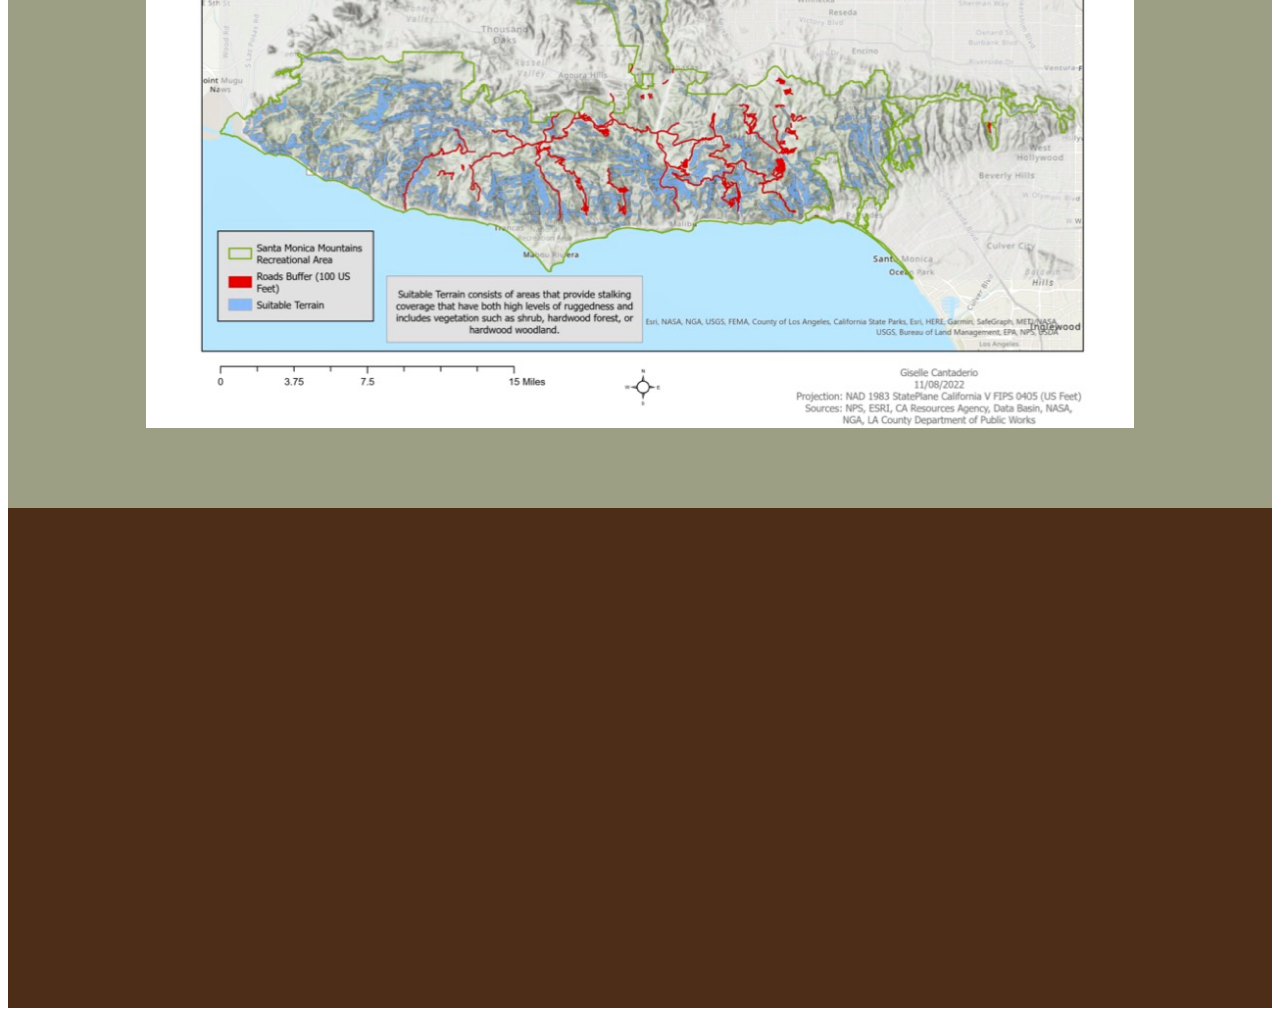
==== commit 374bc1ee: "Update index.html" ====
--- a/index.html
+++ b/index.html
@@ -32,12 +32,7 @@
              <h1>Giselle Cantaderio</h1>
 	     <p>Graduate and Aspiring Geospatial Professional</p>
 	     <p>Site is currently under construction. Please stay tuned for updates!
-	     <div class="button">About Me</div> Hi, I'm Giselle. I'm passionate about Geographic Information Systems (GIS) and the ways spatial data can be used to better understand and solve real-world problems. Through my academic studies and independent projects, I've developed experience with ArcGIS Pro, QGIS, cartography, spatial analysis, and geospatial data management.
-
-I enjoy working with maps, analyzing spatial patterns, and communicating information through geospatial visualization. I also have an interest in remote sensing and the use of aerial and satellite imagery as complementary tools for spatial analysis.
-
-This portfolio showcases projects that highlight my technical skills, analytical thinking, and continued growth within the geospatial field. As I continue expanding my GIS knowledge and experience, I am seeking opportunities to contribute to meaningful geospatial projects while growing as a GIS professional.
-
+	     <div class="button">About Me</div>
 	   </div>
         </div>
 
@@ -46,7 +41,13 @@
     <section class="sub-section">
 	<div class="information">
 	   <h2>About Me</h2>
-	   <p class="about">
+	   <p class="about"> 
+		   Hi, I'm Giselle. I'm passionate about Geographic Information Systems (GIS) and the ways spatial data can be used to better understand and solve real-world problems. Through my academic studies and independent projects, I've developed experience with ArcGIS Pro, QGIS, cartography, spatial analysis, and geospatial data management.
+
+I enjoy working with maps, analyzing spatial patterns, and communicating information through geospatial visualization. I also have an interest in remote sensing and the use of aerial and satellite imagery as complementary tools for spatial analysis.
+
+This portfolio showcases projects that highlight my technical skills, analytical thinking, and continued growth within the geospatial field. As I continue expanding my GIS knowledge and experience, I am seeking opportunities to contribute to meaningful geospatial projects while growing as a GIS professional.
+
 </p>
         </div>
         <img class="headshot" src="src/images/gradphoto.jpg" alt="Giselle's headshot"/>
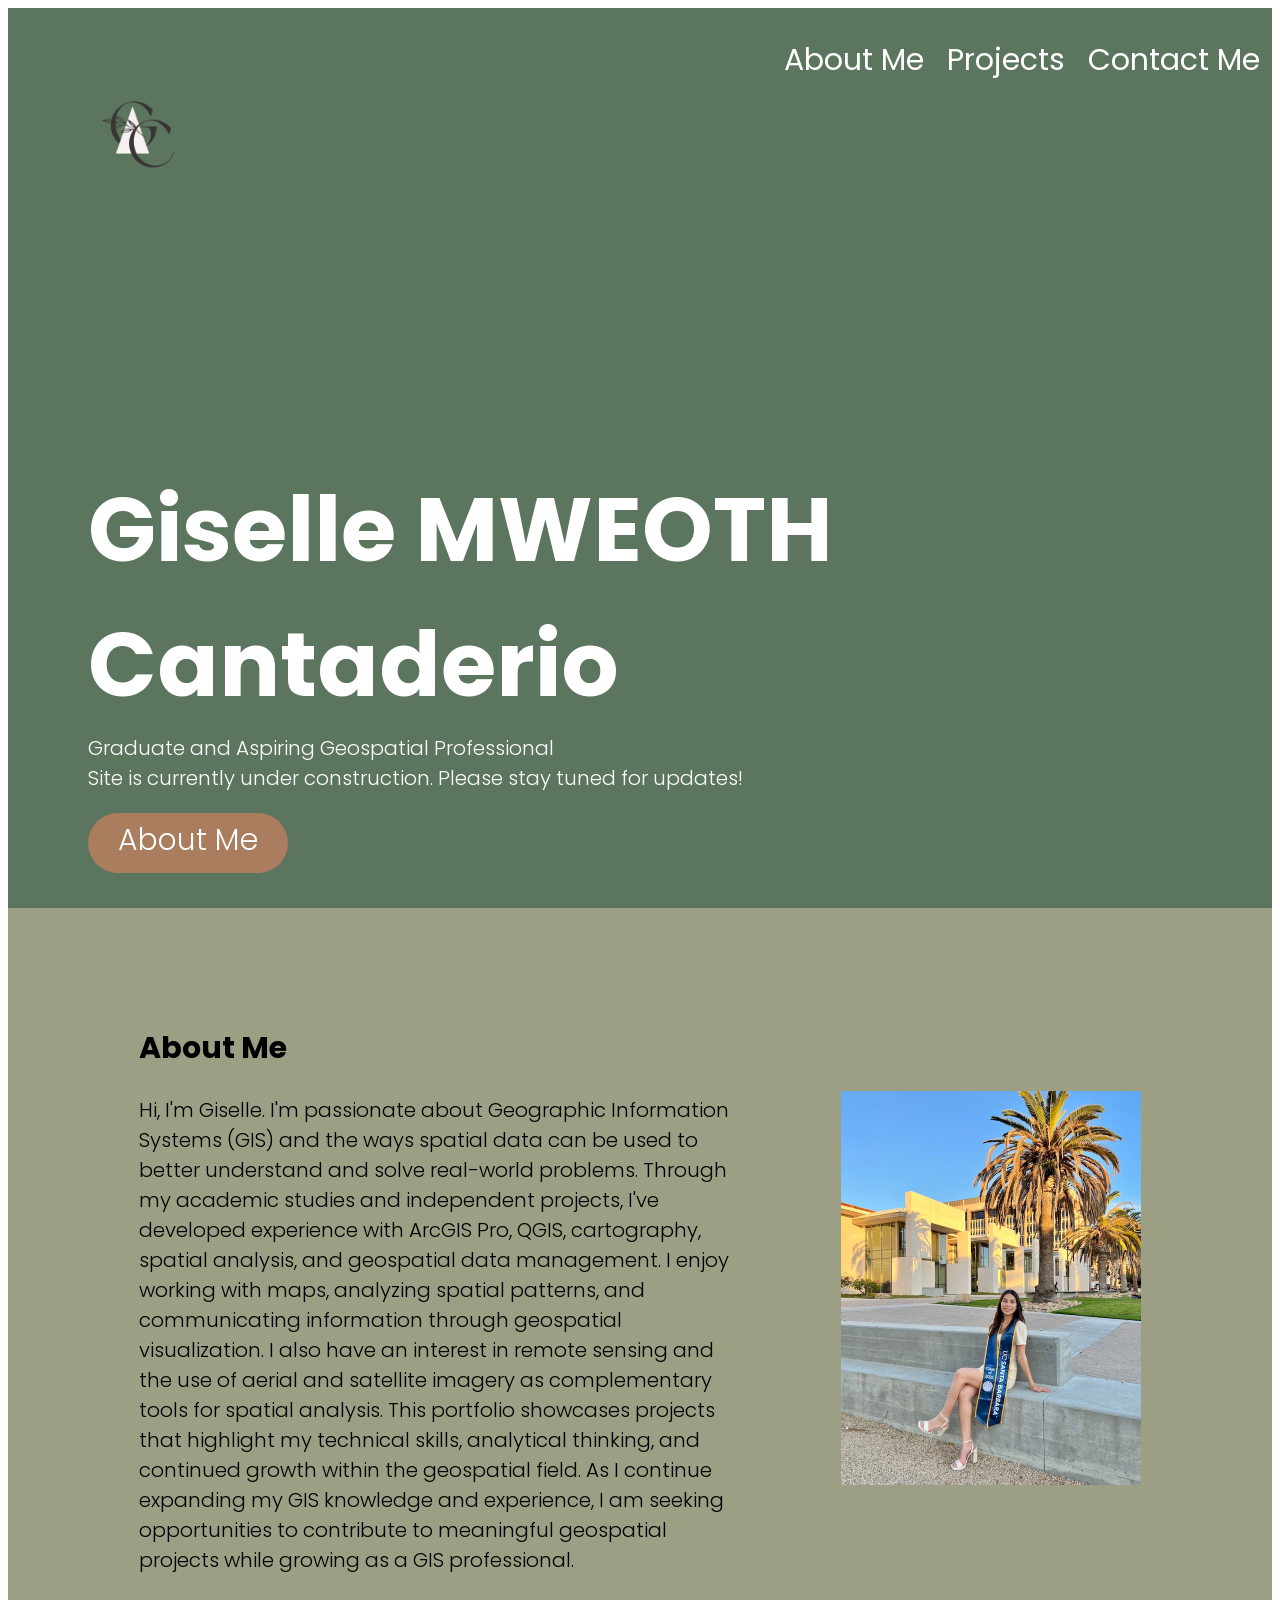
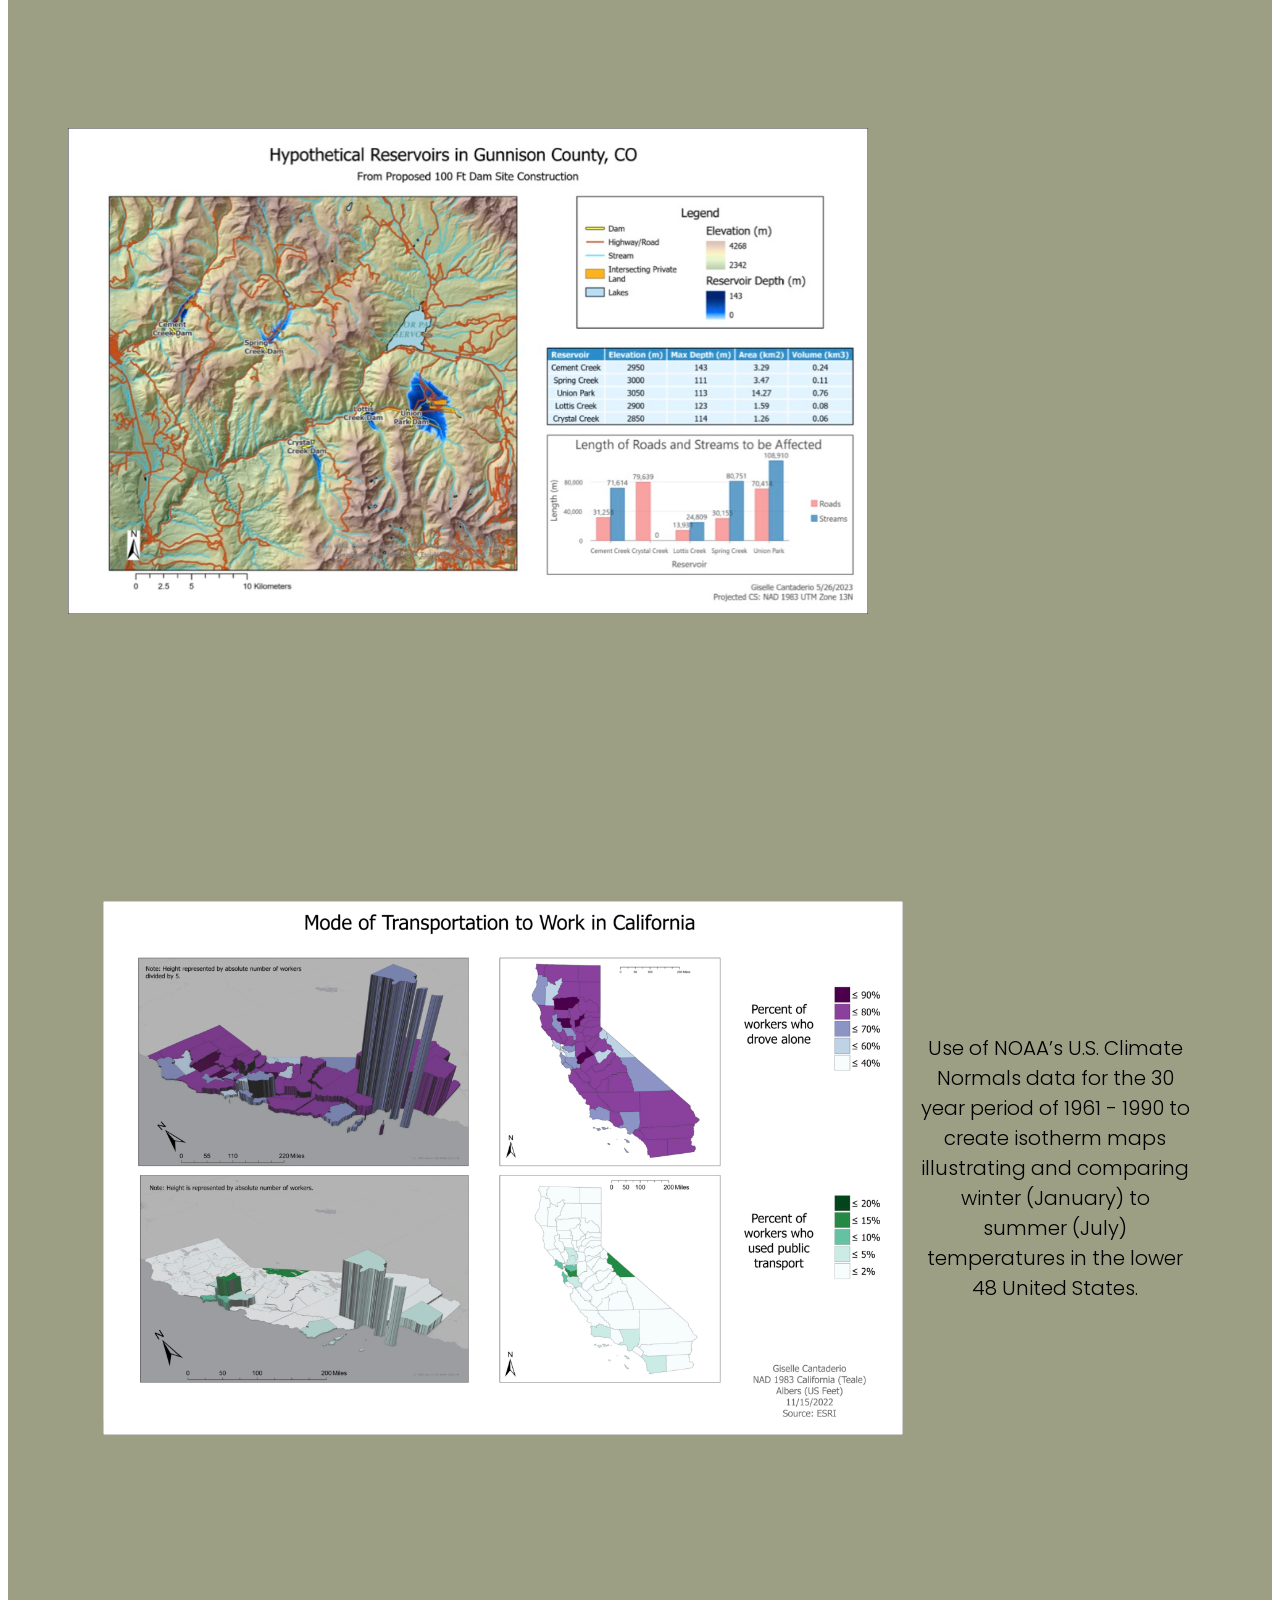
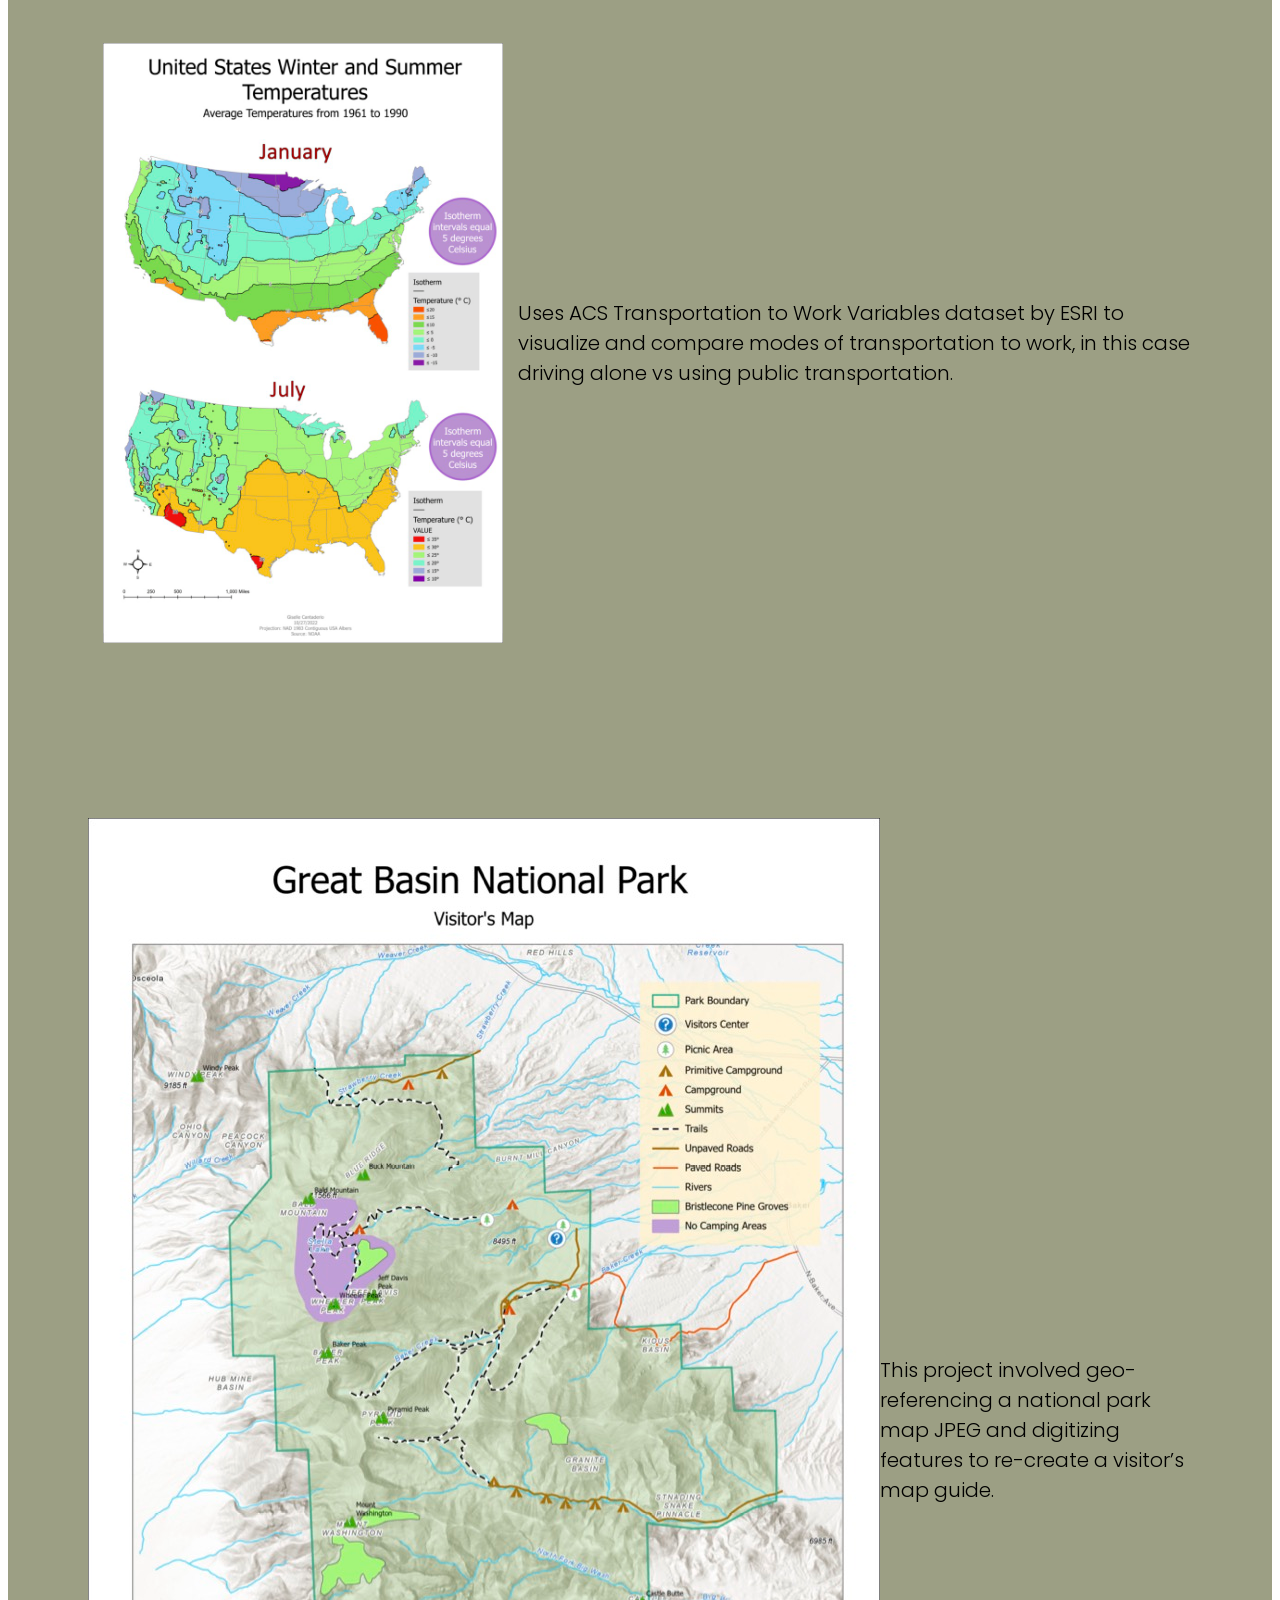
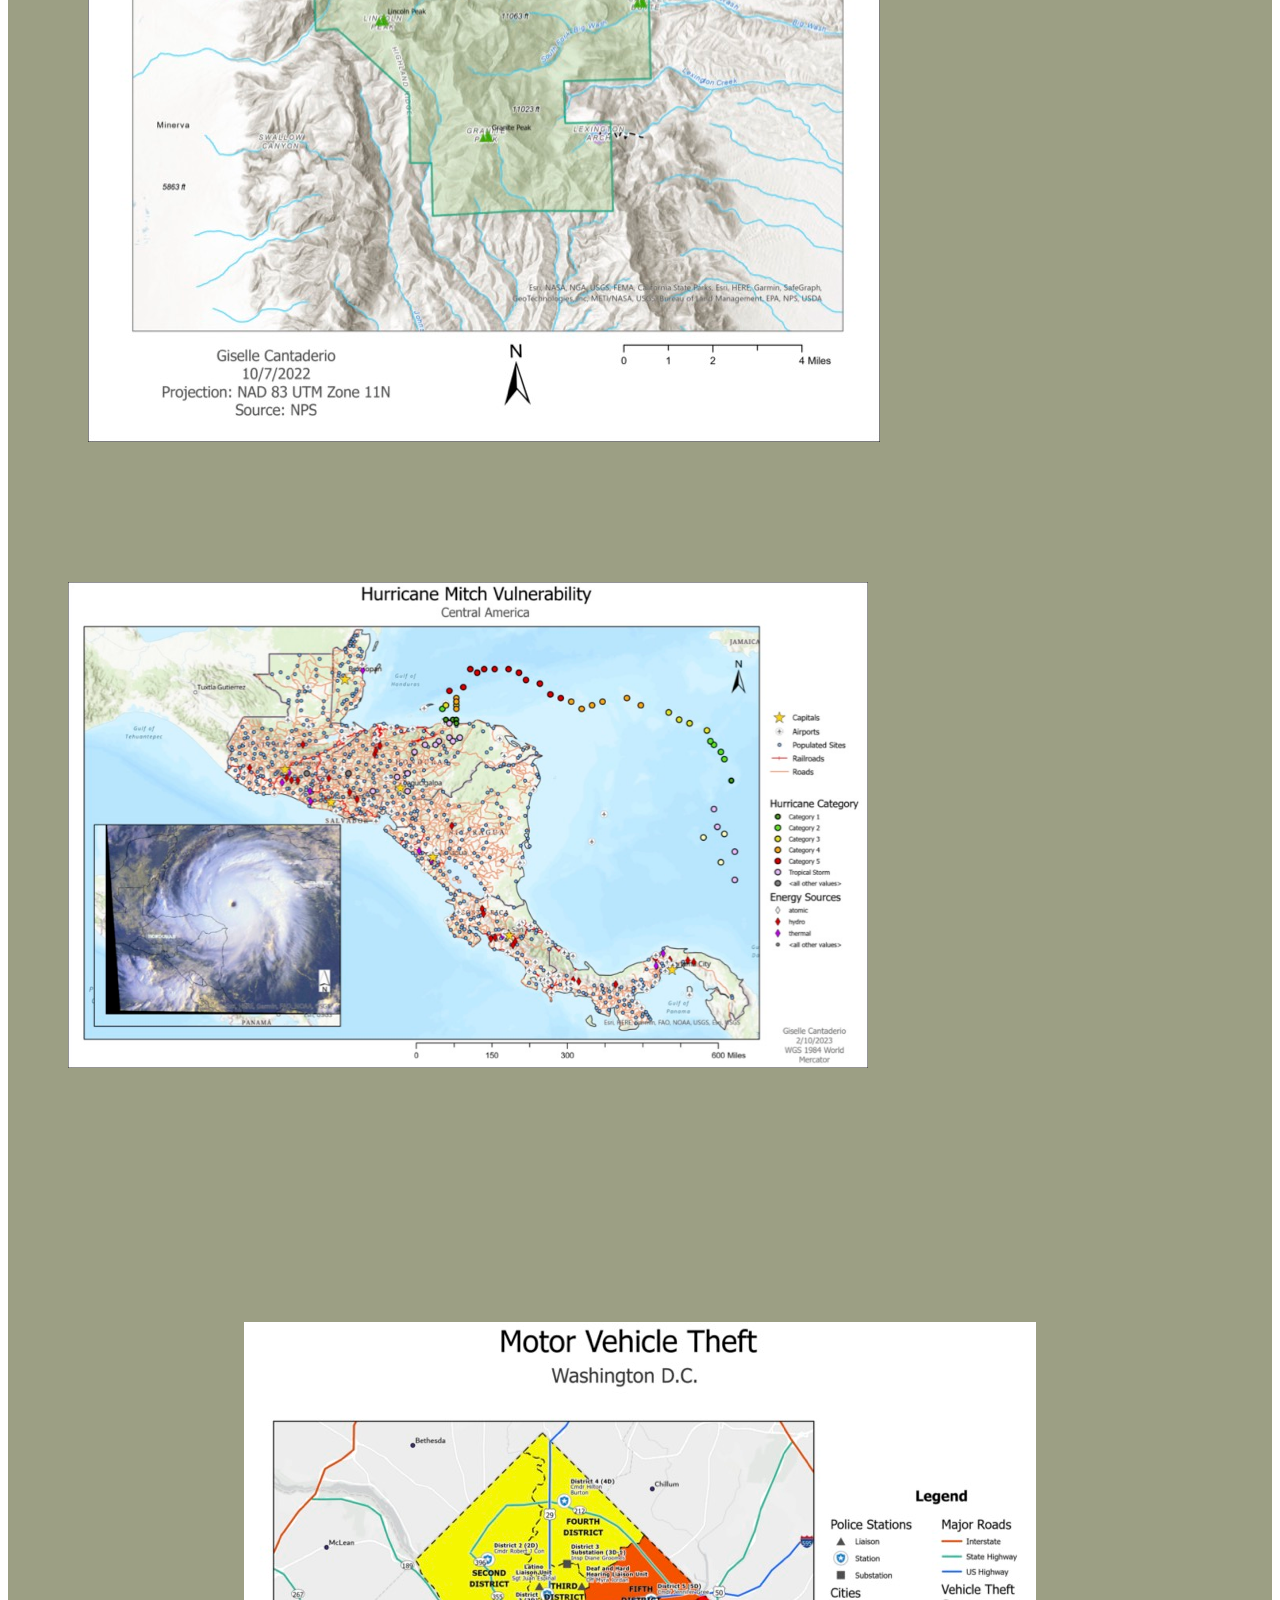
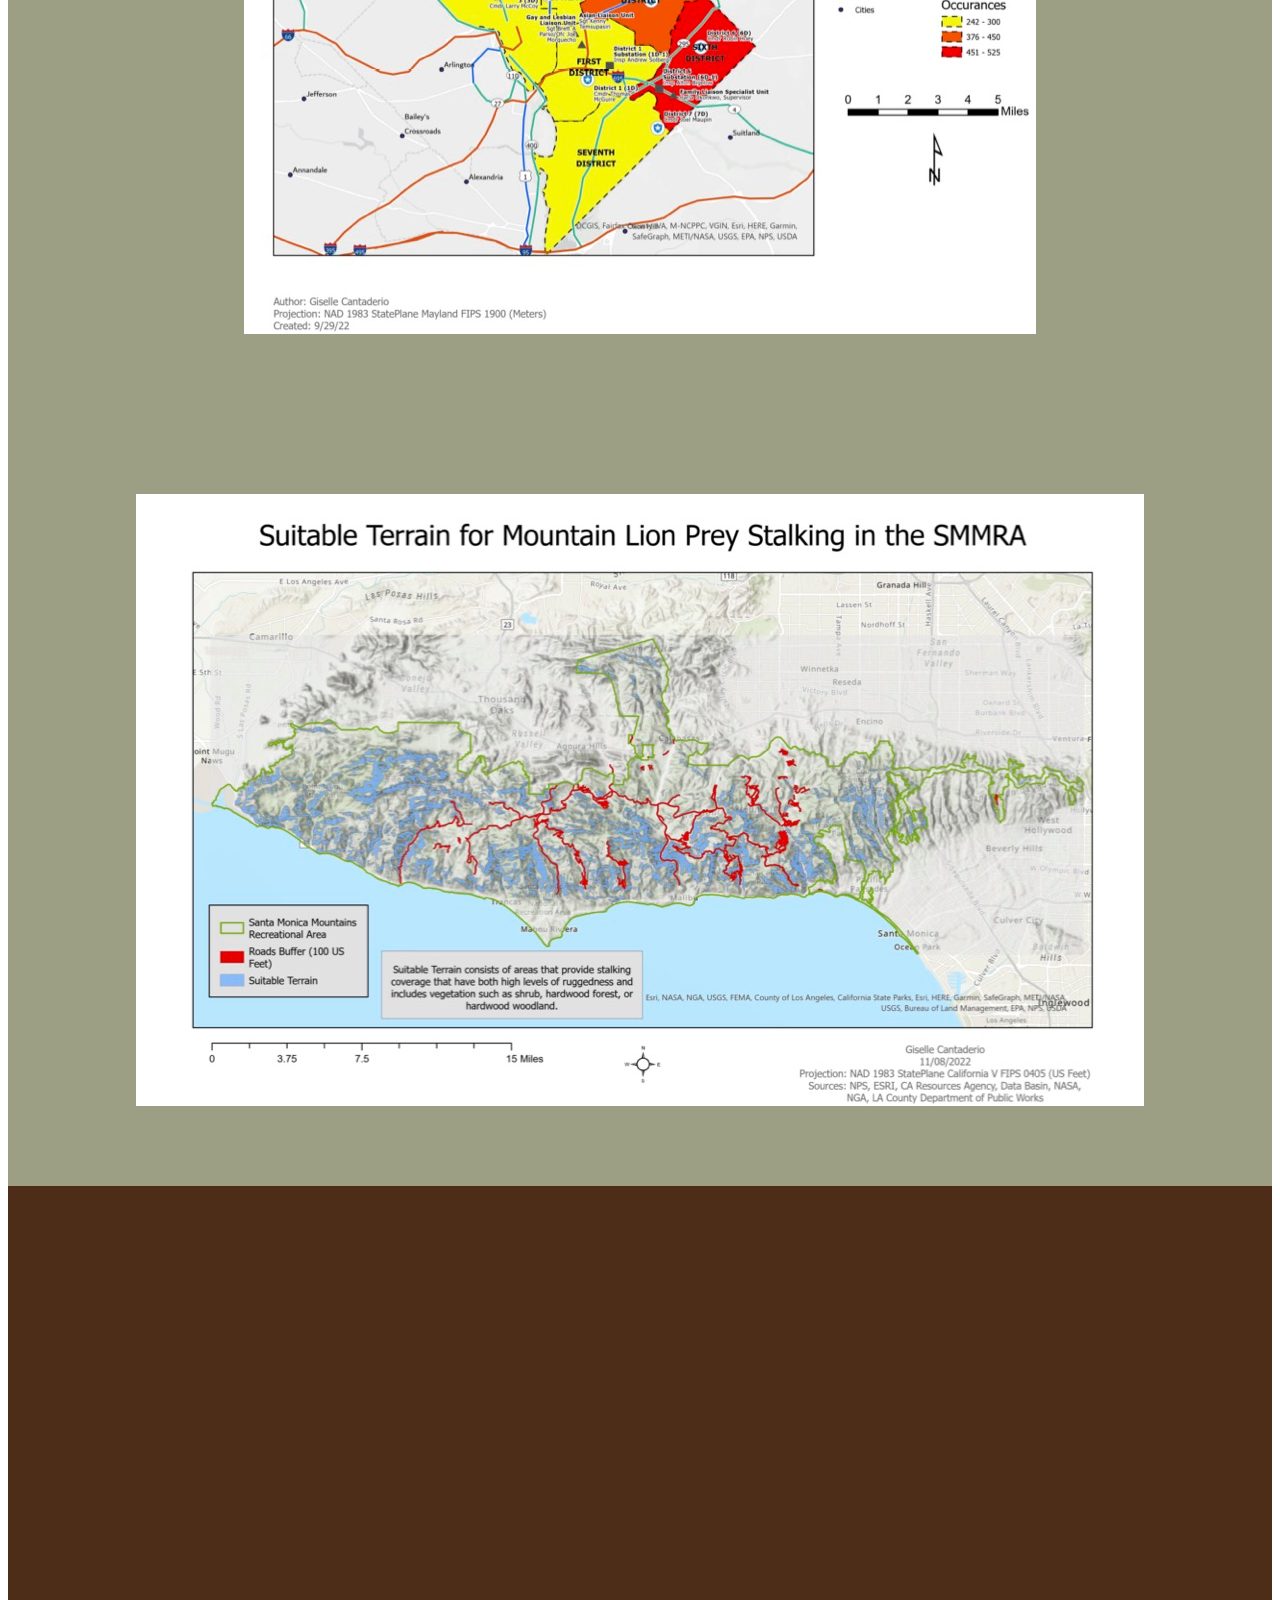
==== commit 6d4799f1: "Update index.html" ====
--- a/index.html
+++ b/index.html
@@ -29,9 +29,9 @@
 	</nav>
         <div class="hero-area">
 	   <div class="hero-text">
-             <h1>Giselle Cantaderio</h1>
+             <h1>Giselle MWEOTH Cantaderio</h1>
 	     <p>Graduate and Aspiring Geospatial Professional</p>
-	     <p>Site is currently under construction. Please stay tuned for updates!
+	     <p>Site is currently under construction. Please stay tuned for updates! </p>
 	     <div class="button">About Me</div>
 	   </div>
         </div>
--- a/src/styles.css
+++ b/src/styles.css
@@ -4,7 +4,7 @@
 
 
 section {
-     height: 600px;
+     min-height: 600px;
      background-color: #9C9F84;
 }
 
@@ -87,15 +87,18 @@
 
 .logo {
      height: 200px;
-     margin: 30 px;
+     margin: 30px;
 } 
 
 .sub-section {
      display: flex;
      justify-content: space-around;
+     align-items: center;
      padding: 80px;
 }
-
+.information {
+     max-width: 600px;
+}
 .sub-section-alternative {
      display: flex;
      flex-direction: column;
@@ -108,7 +111,8 @@
 }
 
 .headshot {
-     width: 400px;
+     width: 300px;
+     height: auto;
 }
 
 .project-card {
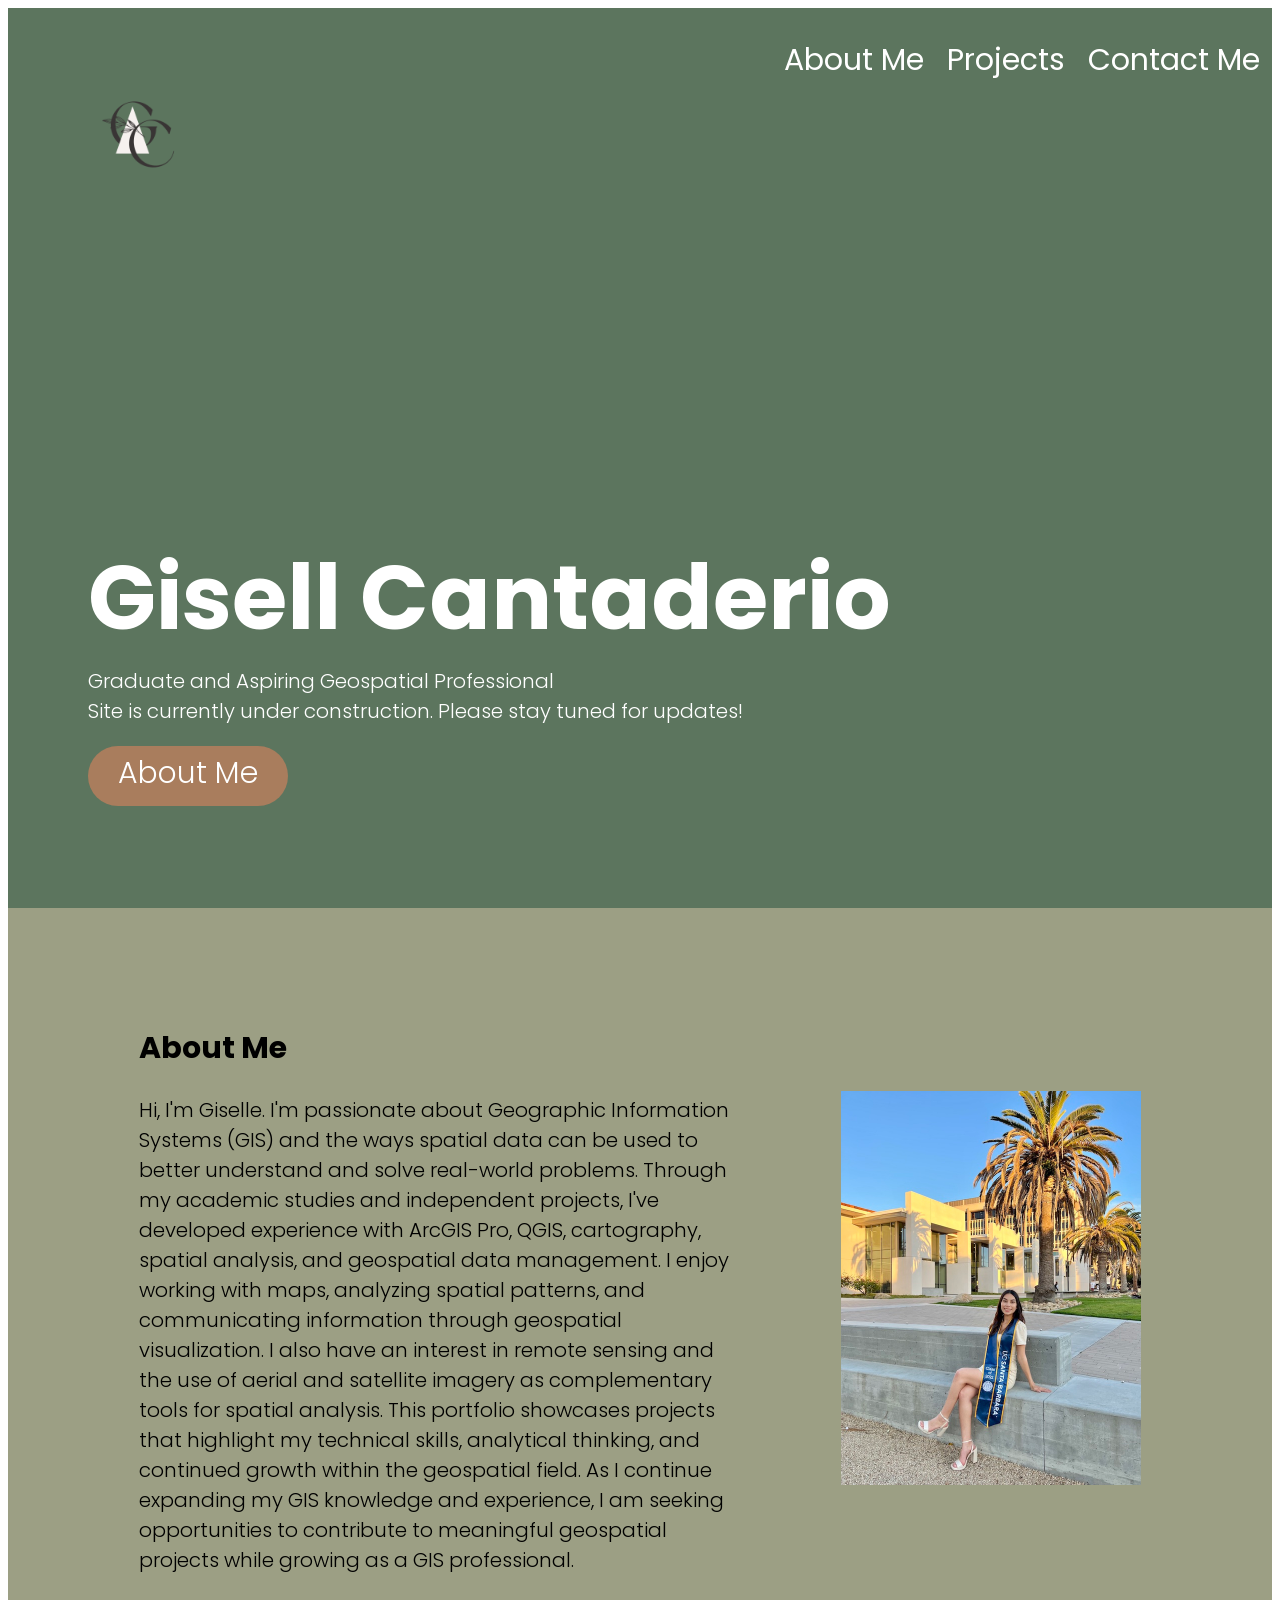
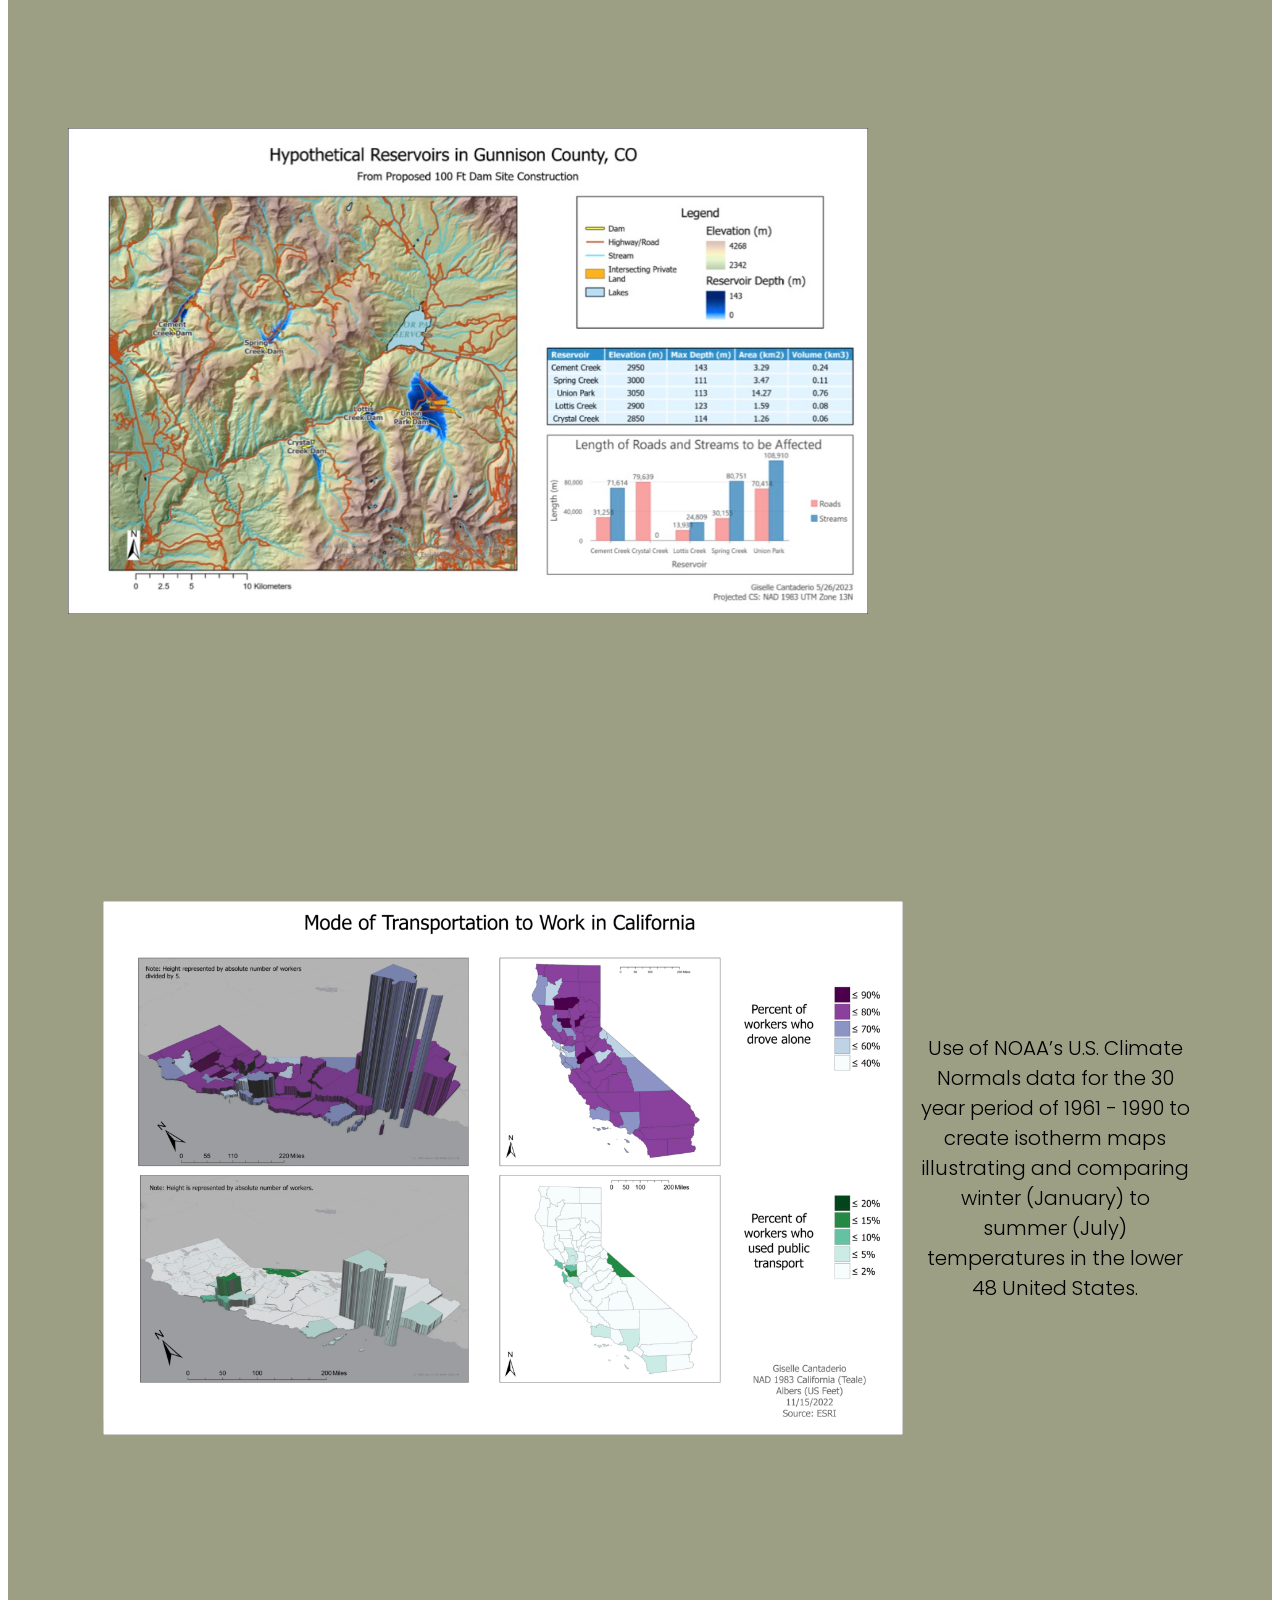
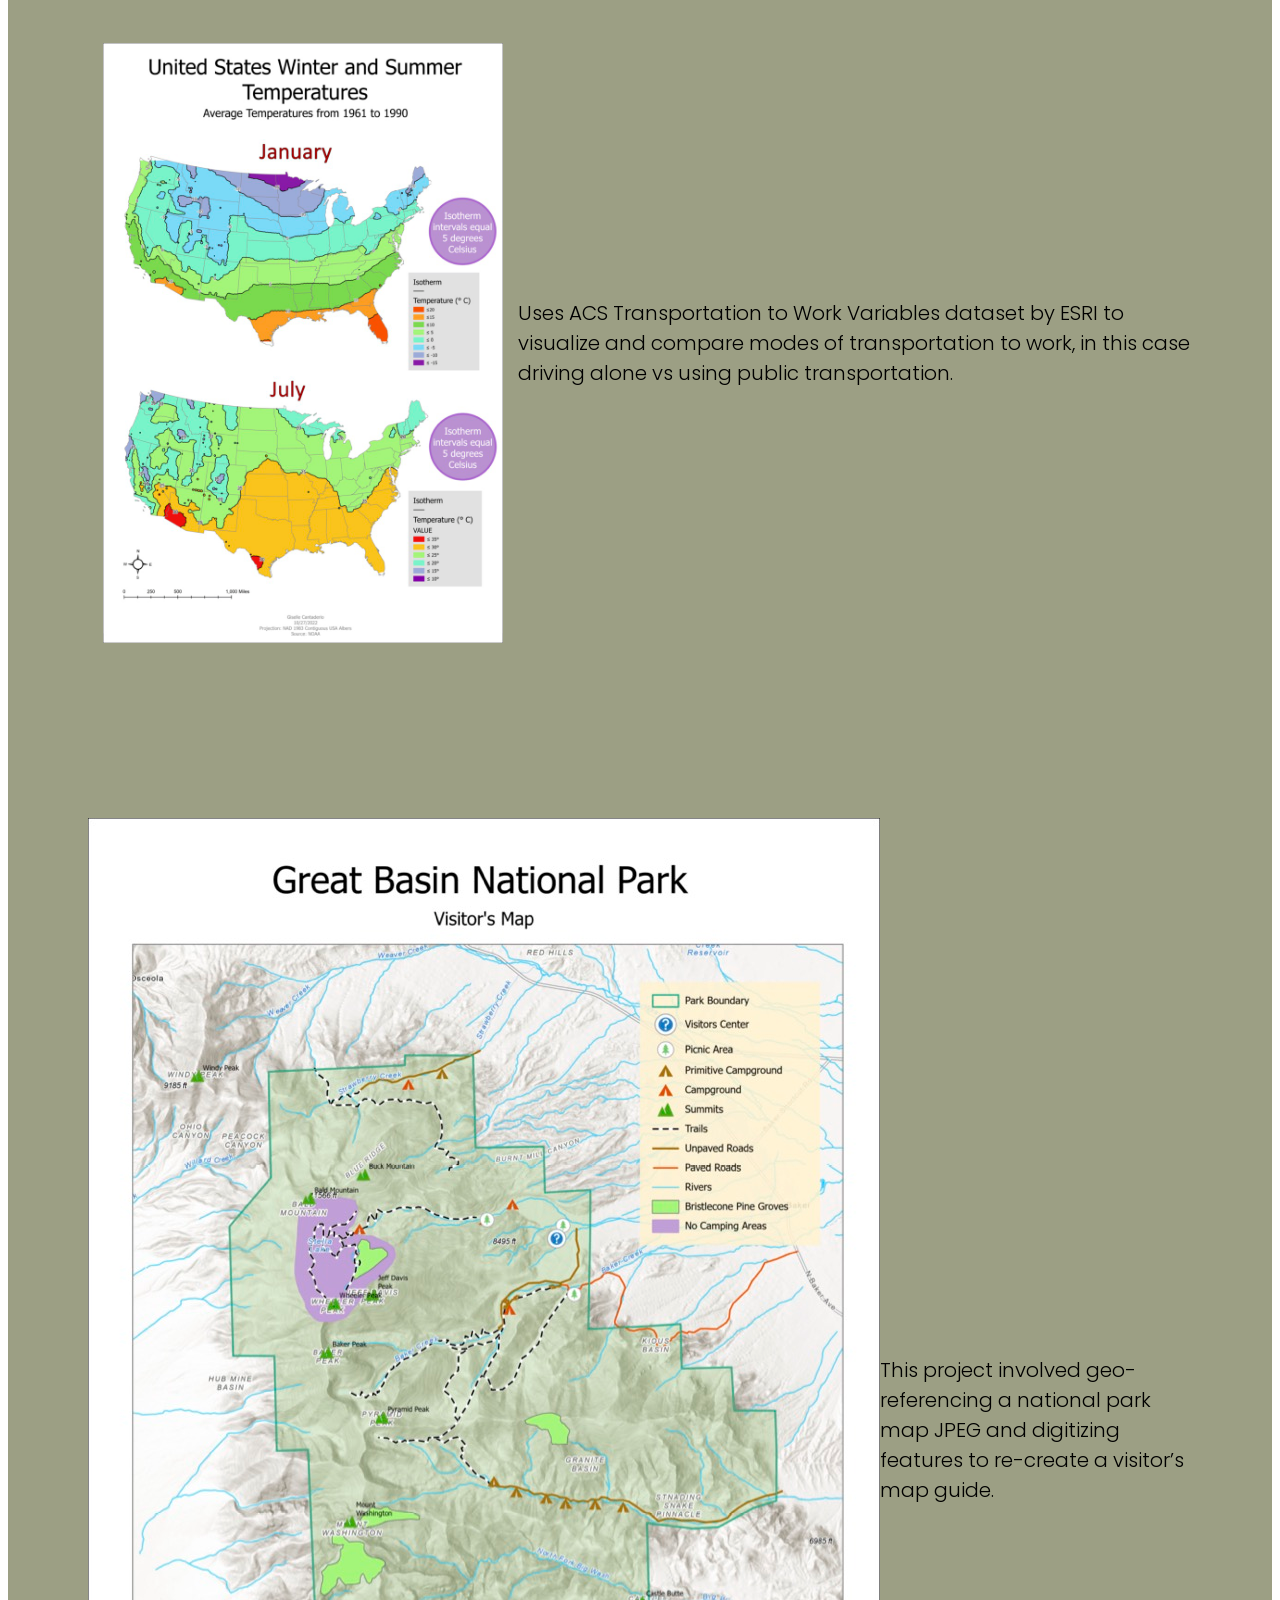
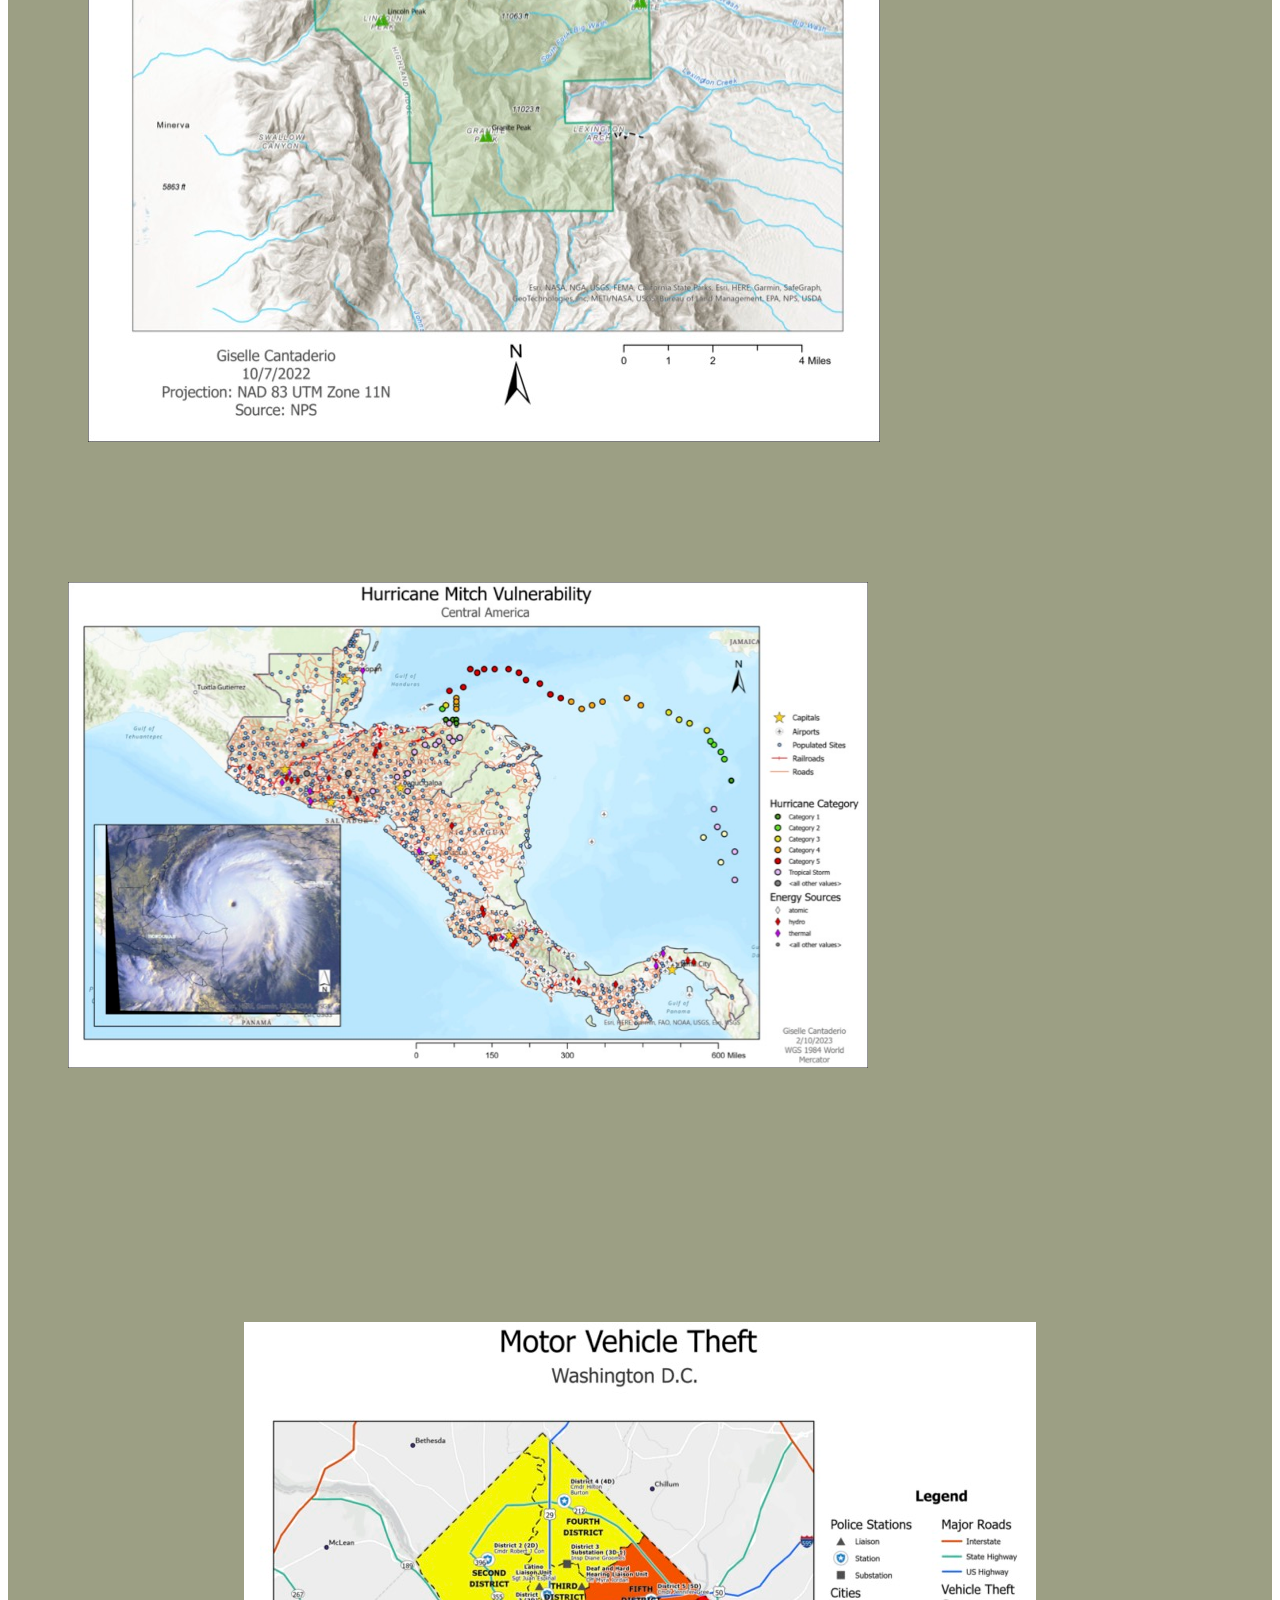
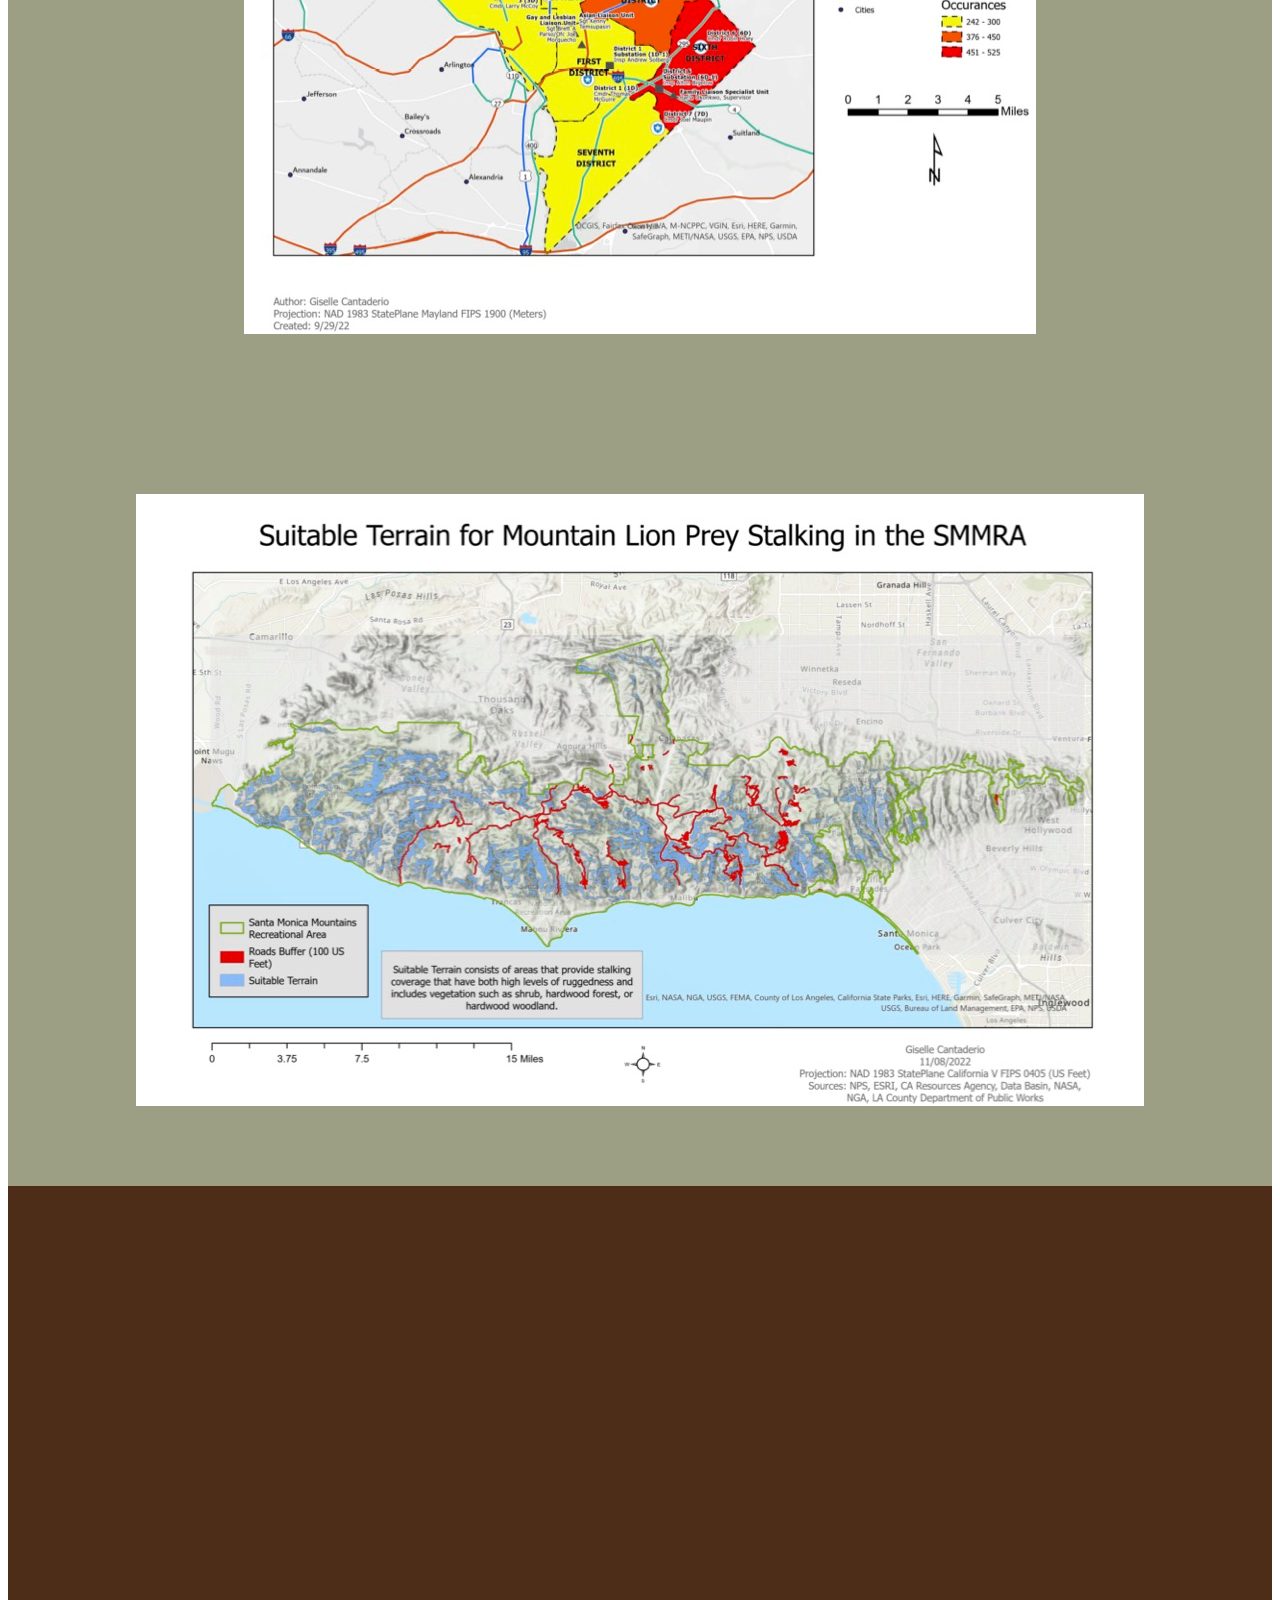
==== commit 69c767e9: "Update index.html" ====
--- a/index.html
+++ b/index.html
@@ -29,7 +29,7 @@
 	</nav>
         <div class="hero-area">
 	   <div class="hero-text">
-             <h1>Giselle MWEOTH Cantaderio</h1>
+             <h1>Gisell Cantaderio</h1>
 	     <p>Graduate and Aspiring Geospatial Professional</p>
 	     <p>Site is currently under construction. Please stay tuned for updates! </p>
 	     <div class="button">About Me</div>
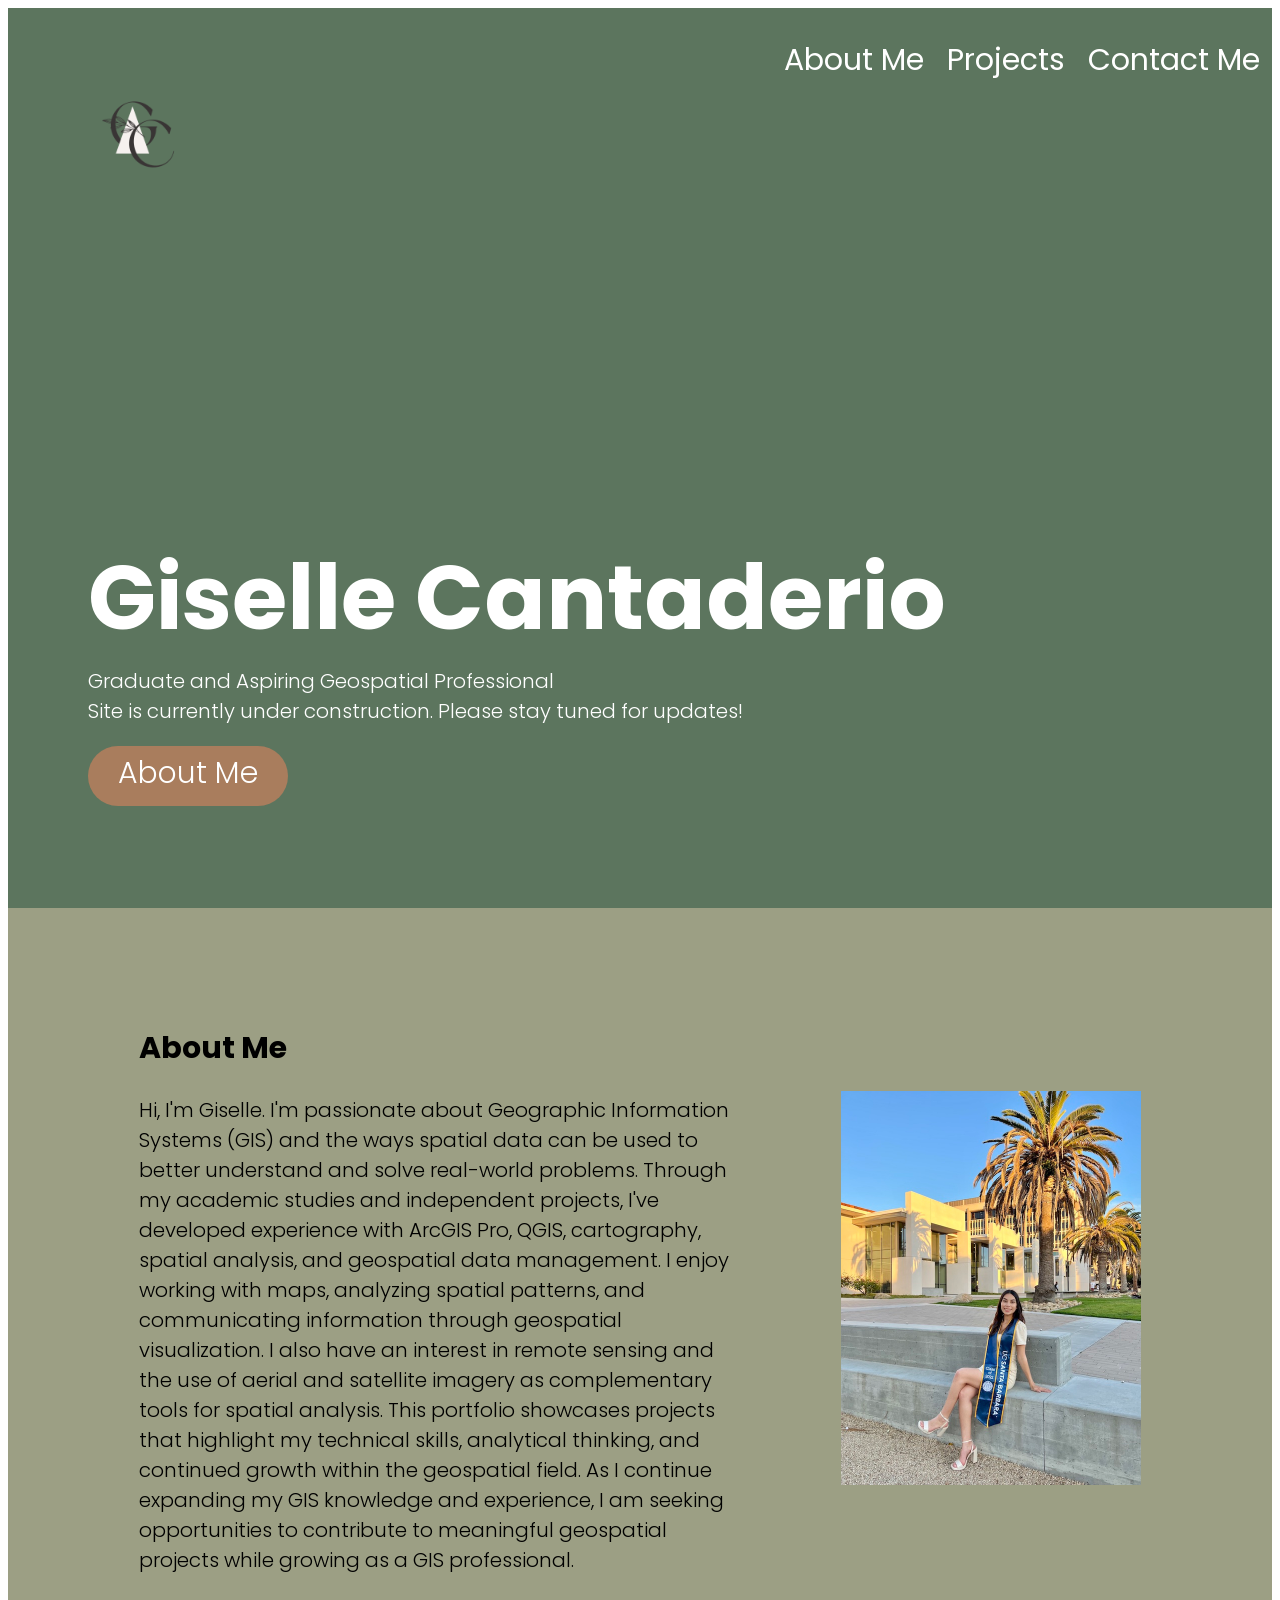
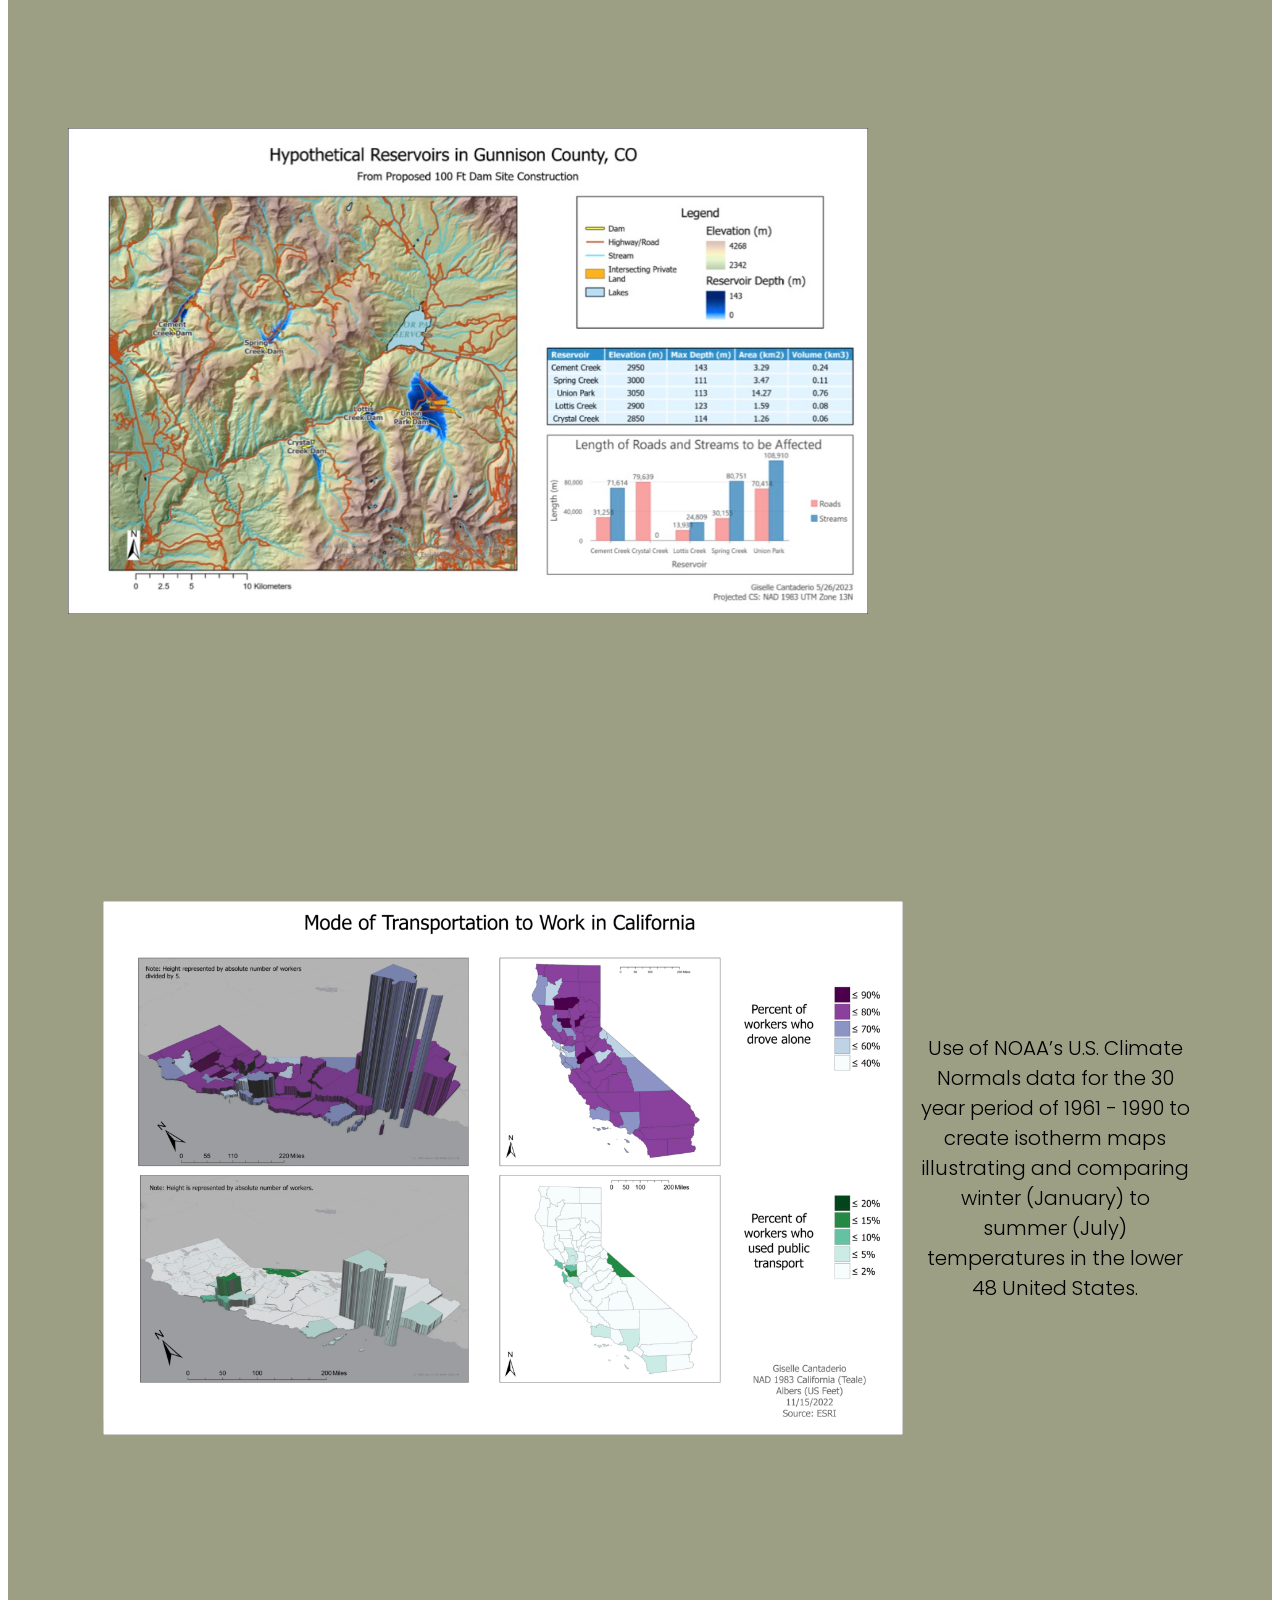
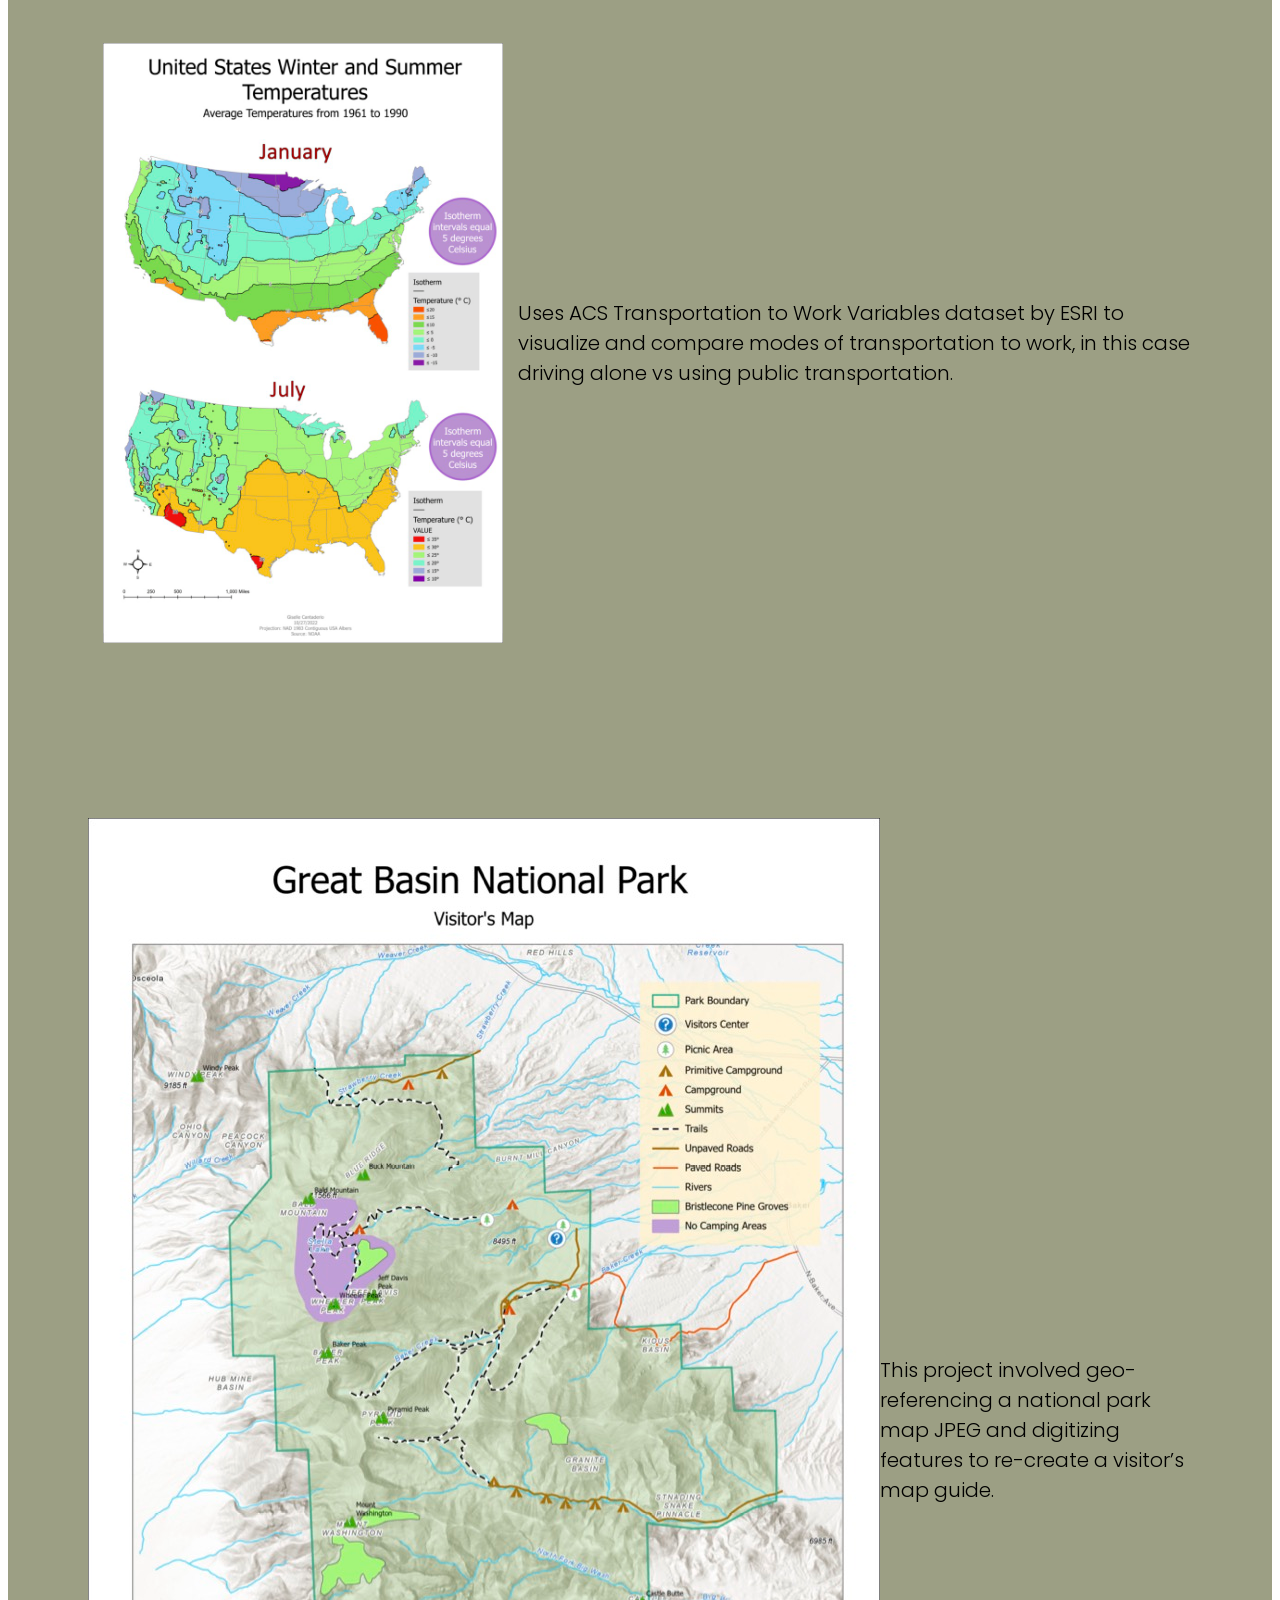
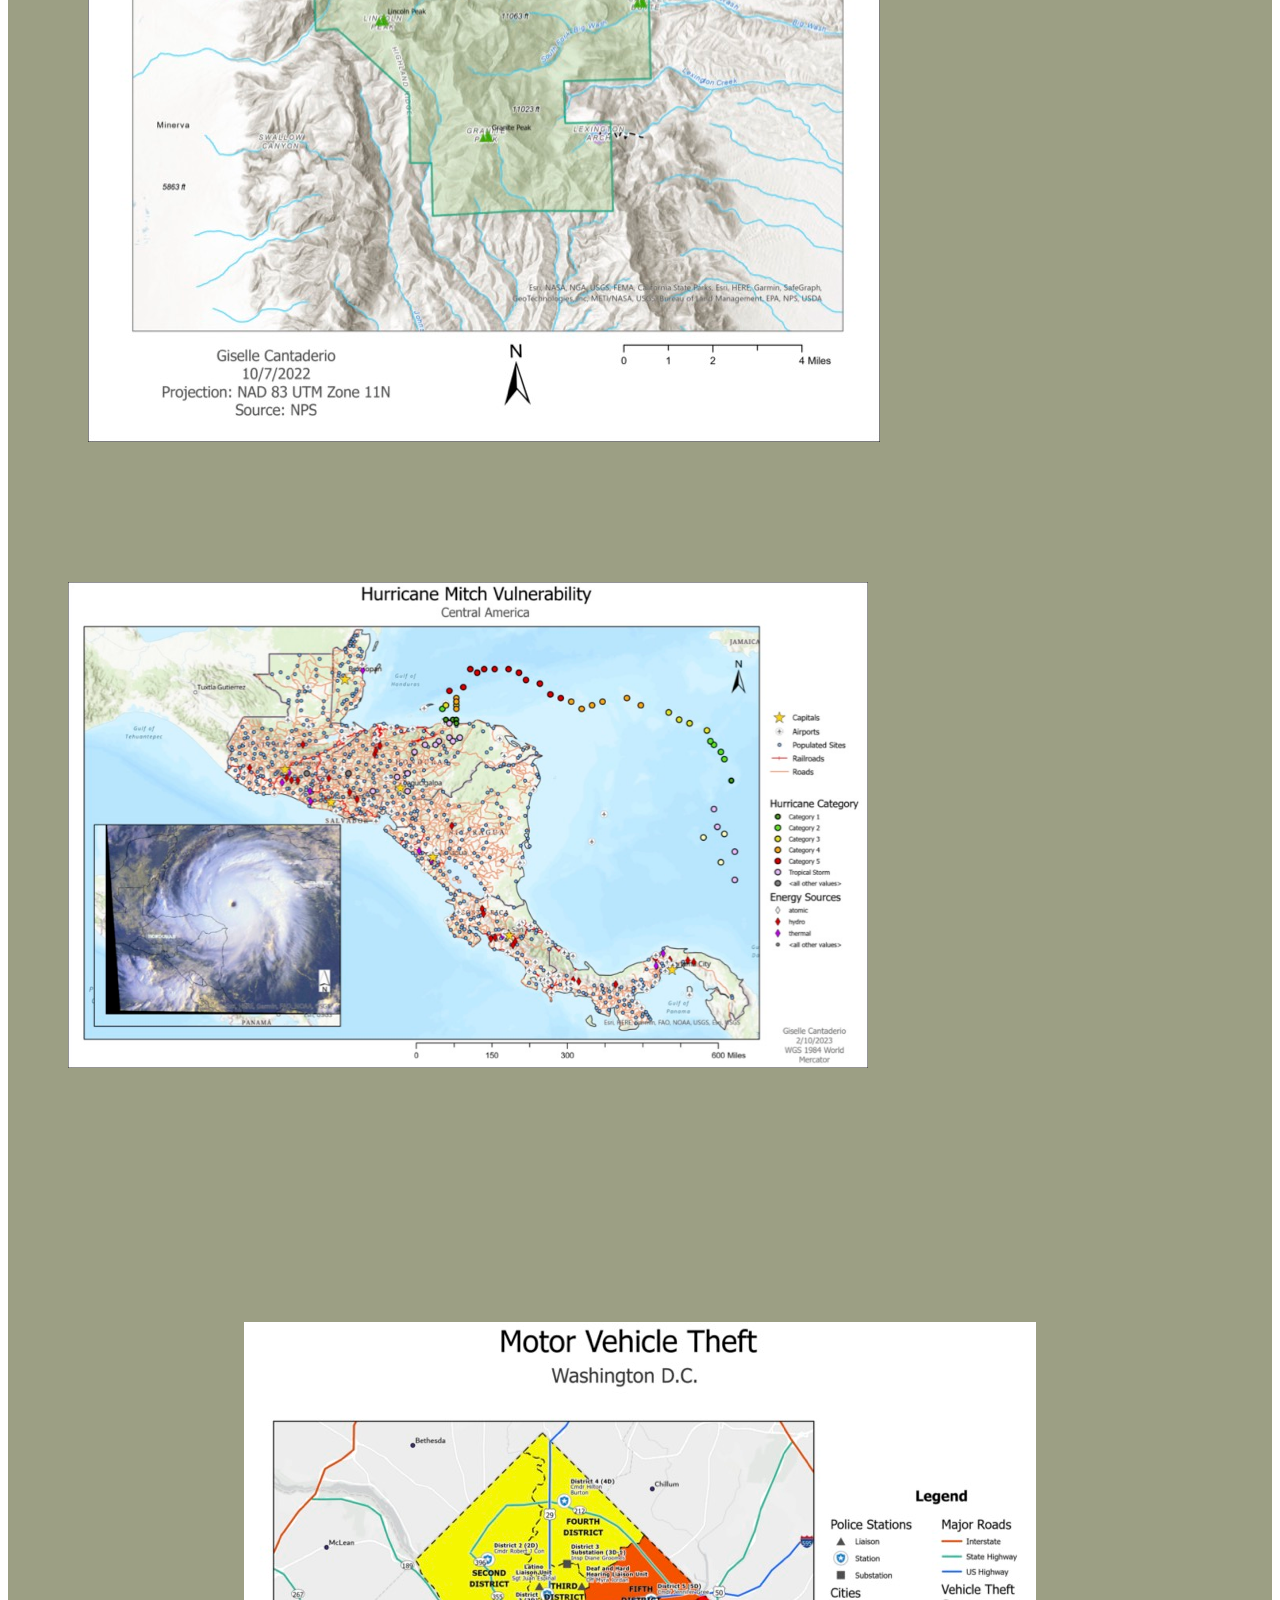
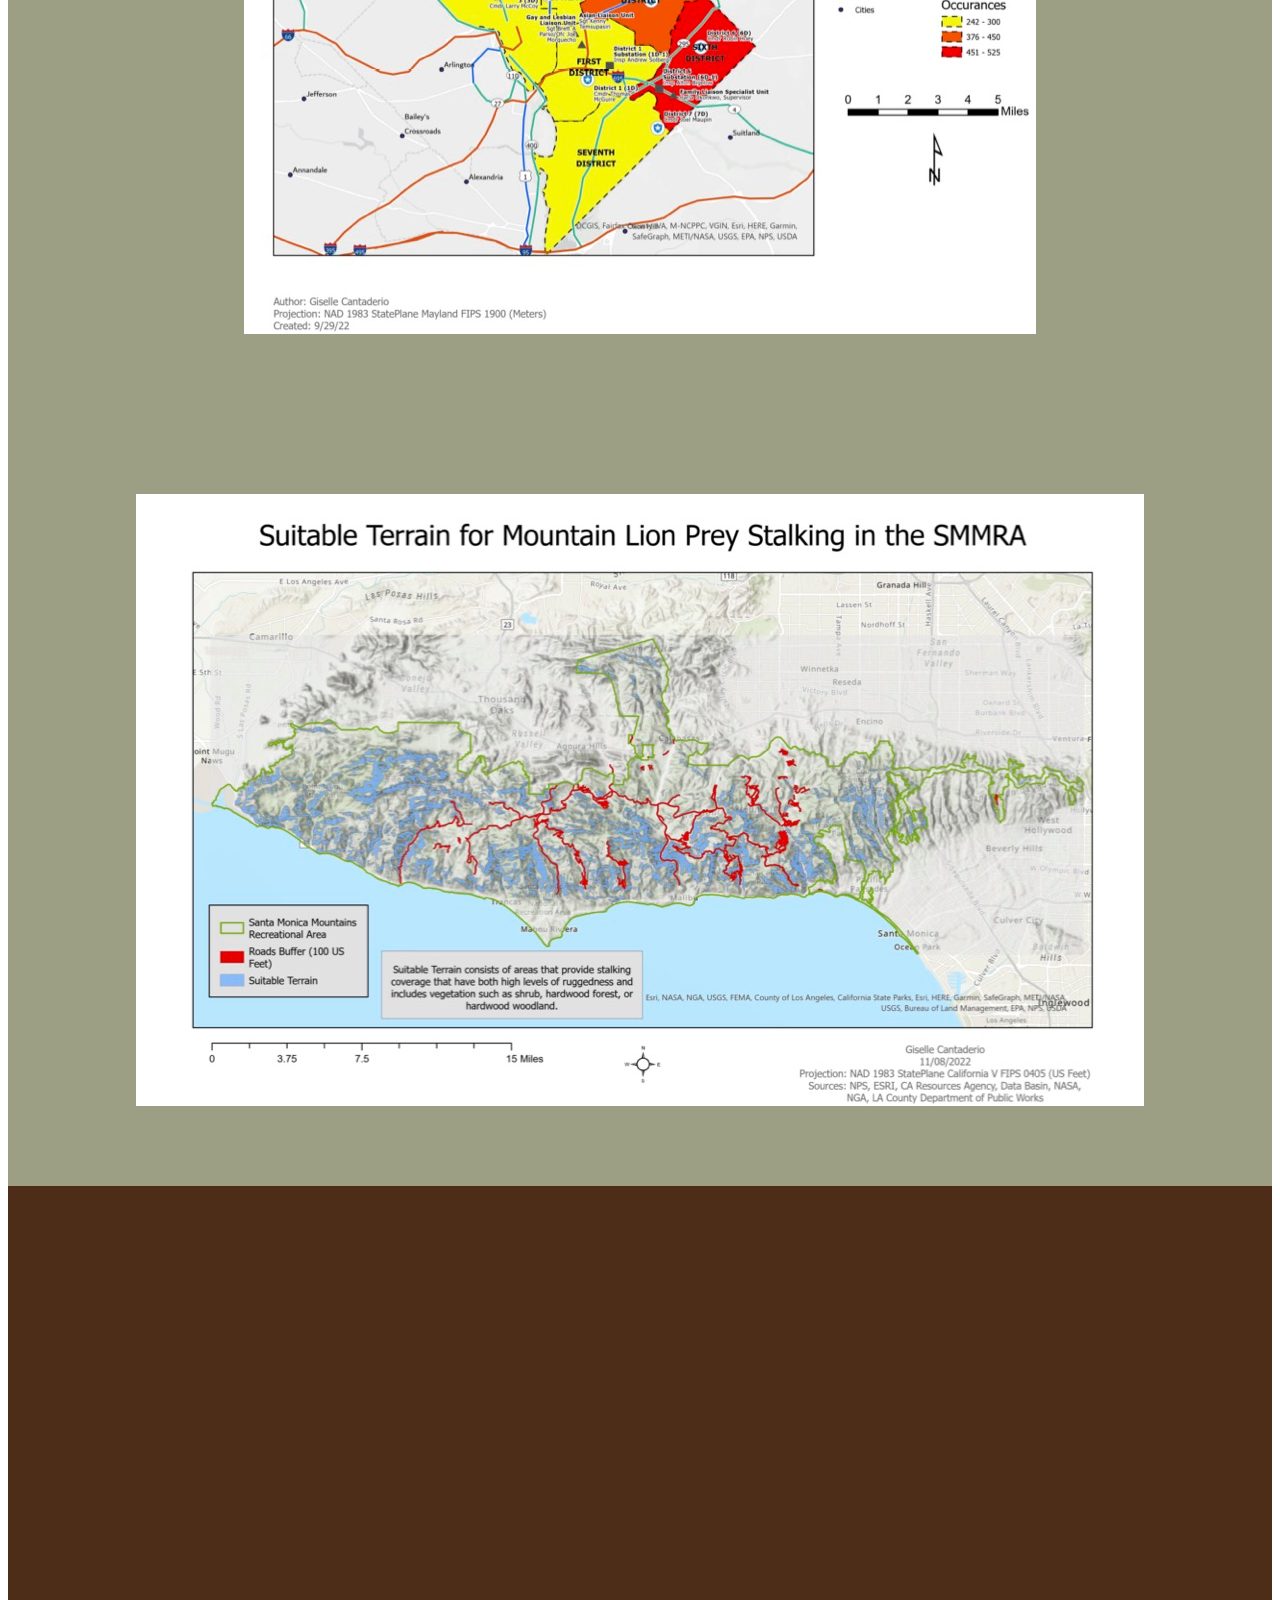
==== commit d5e08c88: "Update index.html" ====
--- a/index.html
+++ b/index.html
@@ -29,7 +29,7 @@
 	</nav>
         <div class="hero-area">
 	   <div class="hero-text">
-             <h1>Gisell Cantaderio</h1>
+             <h1>Giselle Cantaderio</h1>
 	     <p>Graduate and Aspiring Geospatial Professional</p>
 	     <p>Site is currently under construction. Please stay tuned for updates! </p>
 	     <div class="button">About Me</div>
